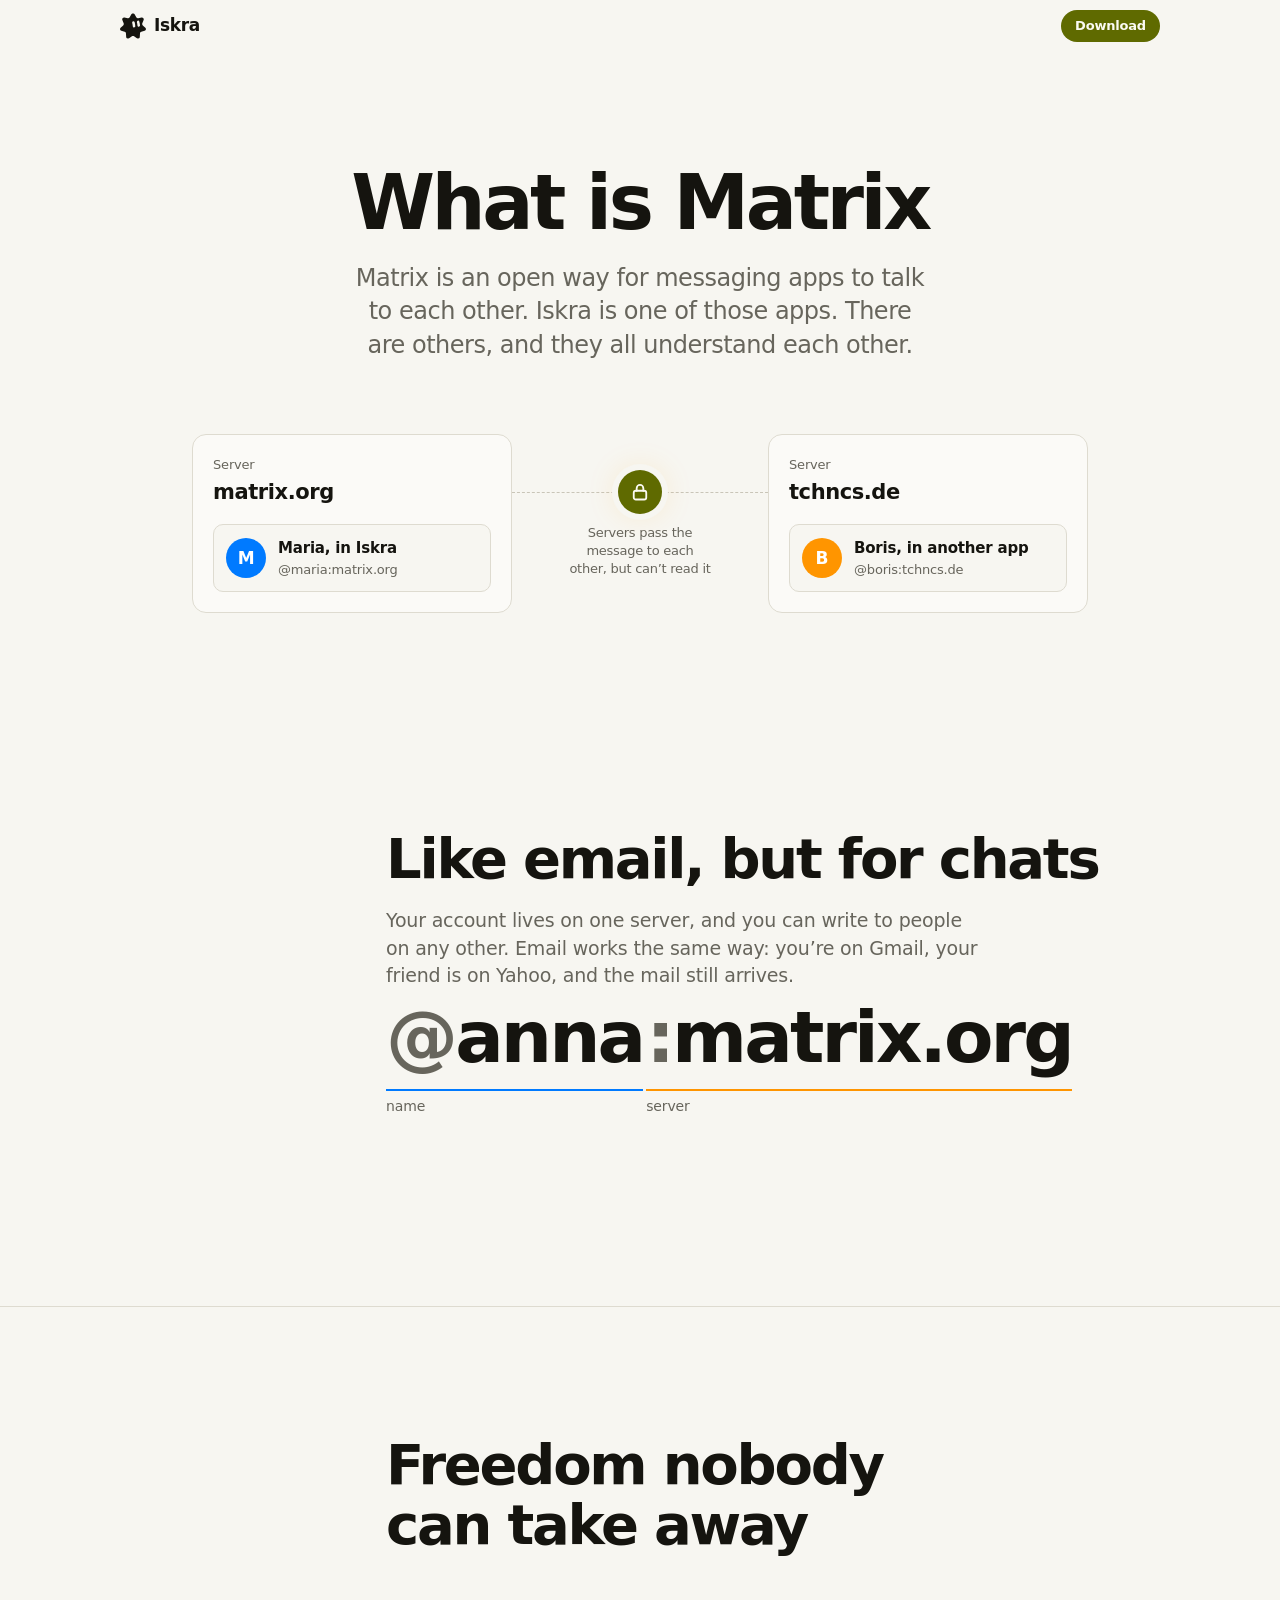
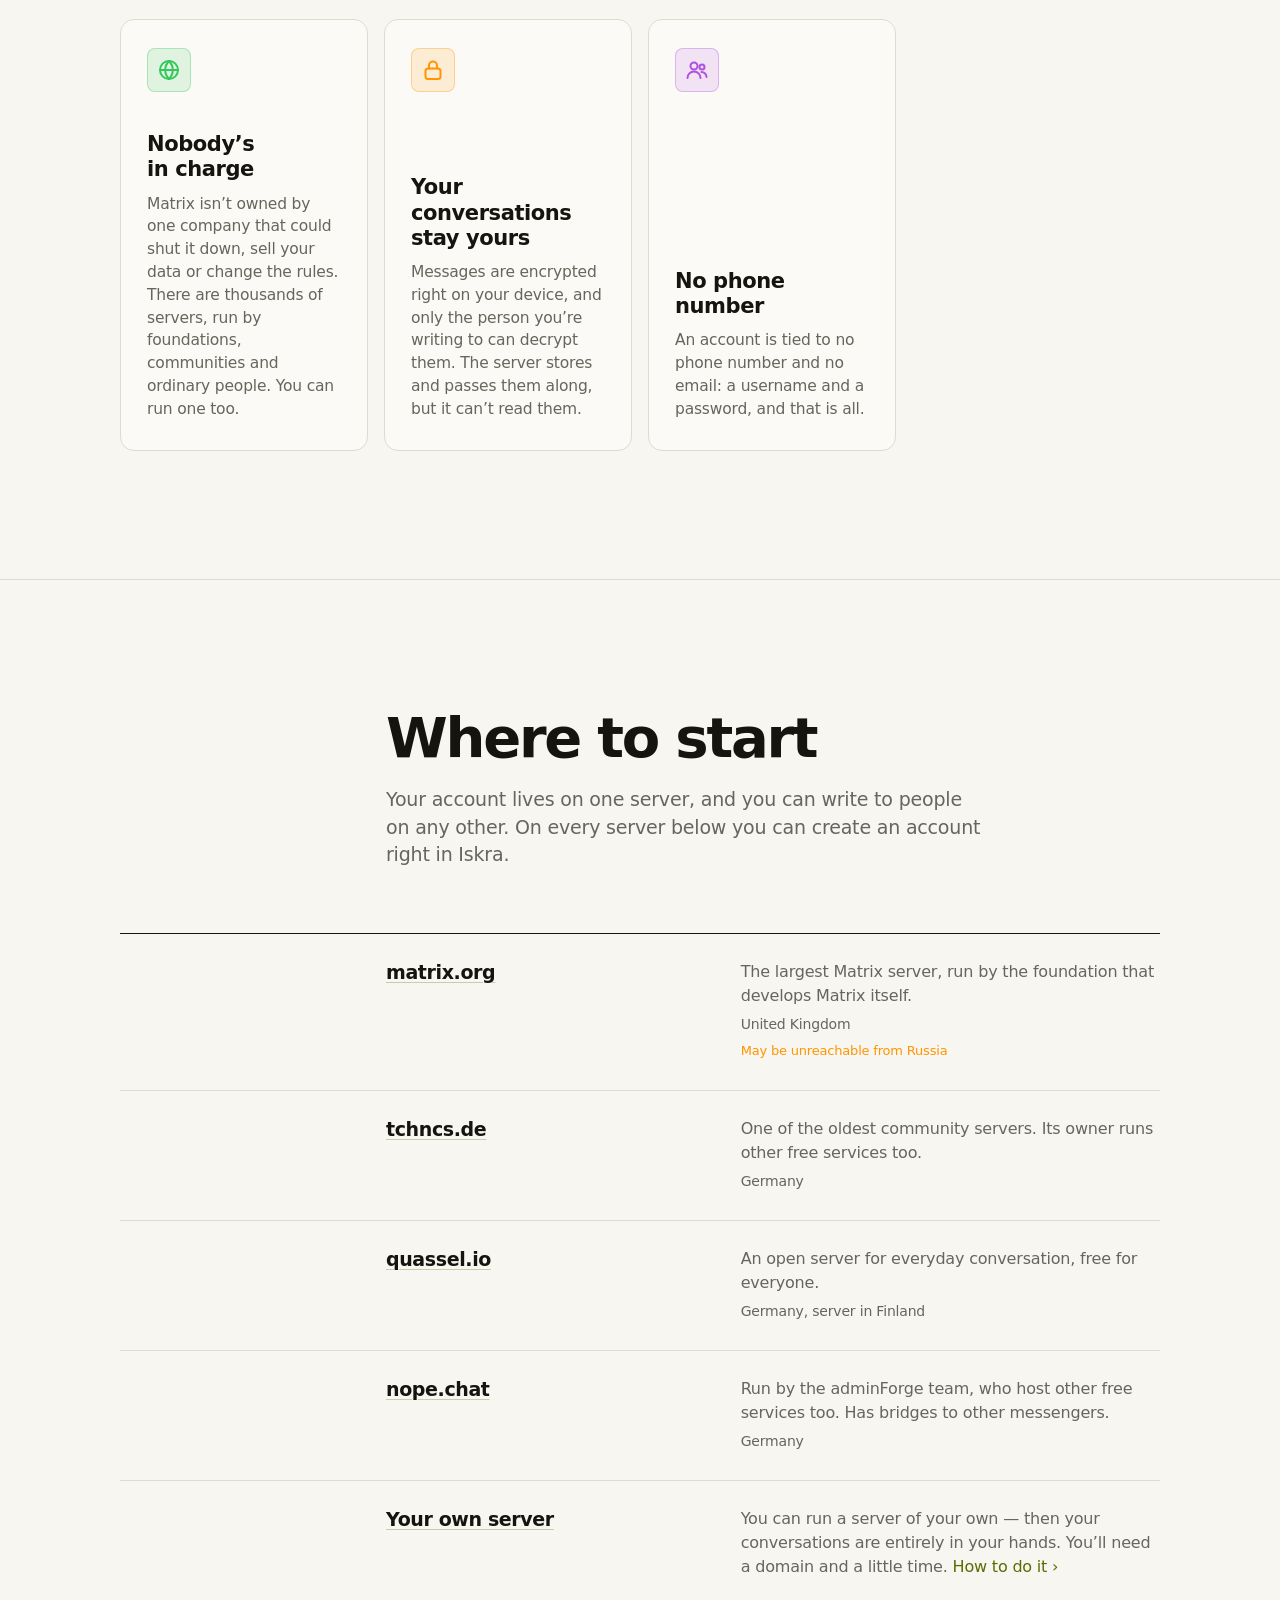
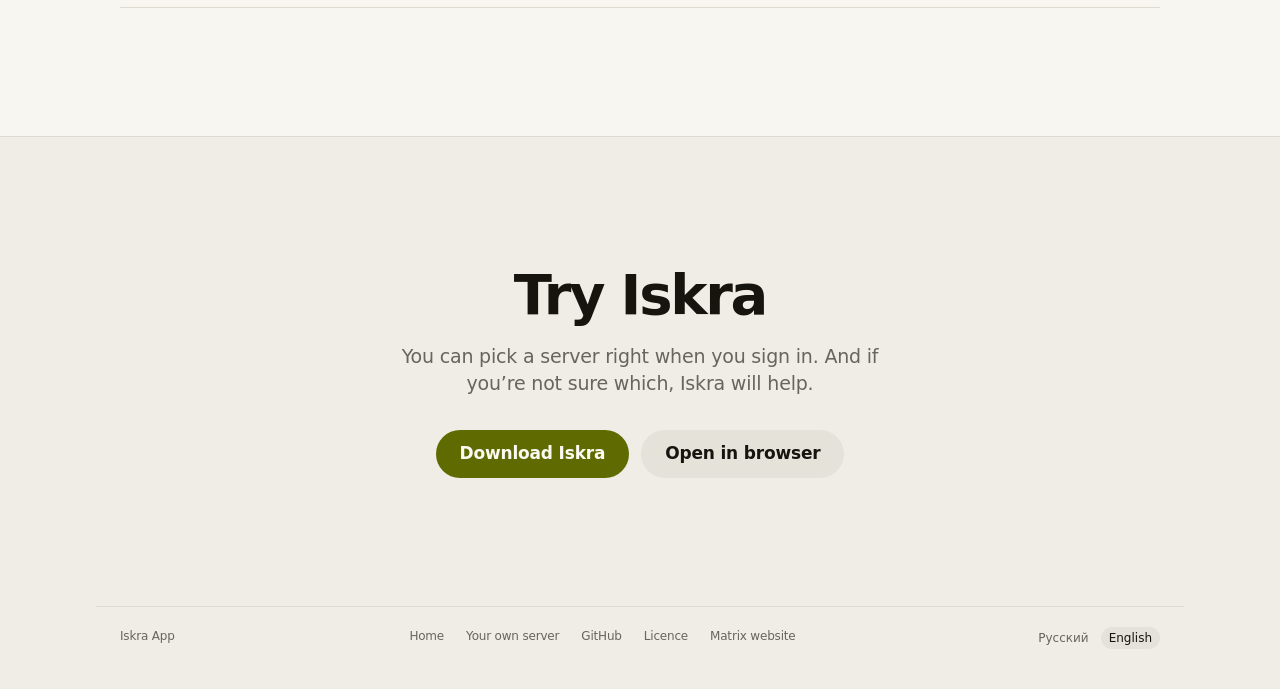
==== matrix.html @ c96bb999 "Первый экран о Matrix: Мария (@maria:matrix.org) вместо Анны Co-Authored-By: Claude Opus 5.5 <norepl" ====
<!doctype html>
<html lang="ru">
<head>
  <meta charset="utf-8">
  <meta name="viewport" content="width=device-width, initial-scale=1, viewport-fit=cover">
  <title>Что такое Matrix — Iskra</title>
  <meta name="description" content="Matrix — открытый способ, которым приложения для переписки общаются между собой. Как почта, только для чатов: никто не главный, а переписка остаётся вашей.">
  <meta name="color-scheme" content="light dark">
  <meta name="theme-color" content="#f7f6f1" media="(prefers-color-scheme: light)">
  <meta name="theme-color" content="#0a0a08" media="(prefers-color-scheme: dark)">
  <link rel="canonical" href="https://iskra.wtf/matrix.html">
  <meta property="og:type" content="website">
  <meta property="og:site_name" content="Iskra">
  <meta property="og:title" content="Что такое Matrix — Iskra">
  <meta property="og:description" content="Matrix — открытый способ, которым приложения для переписки общаются между собой. Как почта, только для чатов.">
  <meta property="og:url" content="https://iskra.wtf/matrix.html">
  <meta property="og:locale" content="ru_RU">
  <meta property="og:locale:alternate" content="en_US">
  <meta property="og:image" content="https://iskra.wtf/assets/og.png">
  <meta property="og:image:type" content="image/png">
  <meta property="og:image:width" content="1200">
  <meta property="og:image:height" content="630">
  <meta property="og:image:alt" content="Иконка Iskra и надпись: Iskra, мессенджер на Matrix для iPhone, iPad и Mac">
  <meta name="twitter:card" content="summary_large_image">
  <meta name="twitter:title" content="Что такое Matrix — Iskra">
  <meta name="twitter:description" content="Matrix — открытый способ, которым приложения для переписки общаются между собой. Как почта, только для чатов.">
  <meta name="twitter:image" content="https://iskra.wtf/assets/og.png">
  <link rel="icon" href="assets/favicon.svg" type="image/svg+xml">
  <link rel="icon" href="icon.png" type="image/png">
  <link rel="apple-touch-icon" href="icon.png">
  <link rel="preload" as="font" type="font/woff2" href="assets/fonts/inter-cyrillic-normal.woff2" crossorigin>
  <link rel="stylesheet" href="assets/fonts/inter.css">
  <link rel="stylesheet" href="assets/site.css">
</head>
<body>
  <header class="nav" id="nav">
    <div class="wrap">
      <a class="brand" href="./"><svg viewBox="0 0 747 731" aria-hidden="true"><use href="assets/sprite.svg#spark"/></svg>Iskra</a>
      <a class="button button--primary button--small" href="./#download" data-i18n="nav.download">Скачать</a>
    </div>
  </header>

  <main>
    <section class="page-hero">
      <div class="wrap">
        <h1 data-i18n="hero.title">Что такое Matrix</h1>
        <p data-i18n="hero.intro">Matrix — открытый способ, которым приложения для переписки общаются между собой. Iskra — одно из&nbsp;таких приложений. Есть и&nbsp;другие, и&nbsp;все они друг друга понимают.</p>

        <div class="flow" data-nav-solid role="img" aria-label="Мария с сервера matrix.org пишет Борису с сервера tchncs.de. Сообщение зашифровано." data-i18n-aria="flow.aria">
          <div class="server">
            <div class="server__label" data-i18n="flow.server">Сервер</div>
            <div class="server__name">matrix.org</div>
            <div class="person">
              <span class="avatar" style="--c:var(--blue)" data-i18n="flow.maria.initial">М</span>
              <div><b data-i18n="flow.maria">Мария, в&nbsp;Iskra</b><span><code>@maria:matrix.org</code></span></div>
            </div>
          </div>
          <div class="connector">
            <span class="lock"><svg class="icon"><use href="assets/sprite.svg#i-lock"/></svg></span>
            <p data-i18n="flow.caption">Серверы передают сообщение друг другу, но&nbsp;прочитать его не могут</p>
          </div>
          <div class="server">
            <div class="server__label" data-i18n="flow.server">Сервер</div>
            <div class="server__name">tchncs.de</div>
            <div class="person">
              <span class="avatar" style="--c:var(--orange)" data-i18n="flow.boris.initial">Б</span>
              <div><b data-i18n="flow.boris">Борис, в&nbsp;другом приложении</b><span><code>@boris:tchncs.de</code></span></div>
            </div>
          </div>
        </div>
      </div>
    </section>

    <section class="section" id="email">
      <div class="wrap">
        <div class="head">
          <h2 data-i18n="email.title">Как почта, только для чатов</h2>
          <p data-i18n="email.body">Аккаунт живёт на&nbsp;одном сервере, а&nbsp;писать можно людям с&nbsp;любого другого. С&nbsp;почтой так же: у&nbsp;вас Gmail, у&nbsp;друга Яндекс, а&nbsp;письма всё равно доходят.</p>
          <div class="address-wrap">
            <div class="address" aria-label="@anna:matrix.org">
              <span class="address__part" style="--c:var(--blue)"><span><span class="at">@</span>anna</span><small data-i18n="email.name">имя</small></span>
              <span class="address__part" style="--c:var(--orange)"><span><span class="at">:</span>matrix.org</span><small data-i18n="email.server">сервер</small></span>
            </div>
          </div>
        </div>
      </div>
    </section>

    <section class="section">
      <div class="wrap">
        <div class="head">
          <h2 data-i18n="why.title">Свобода, которую не отнять</h2>
        </div>
        <div class="cards">
          <article class="card">
            <span class="tile" style="--c:var(--green)"><svg class="icon"><use href="assets/sprite.svg#i-globe"/></svg></span>
            <h3 data-i18n="nobody.title">Здесь никто не главный</h3>
            <p data-i18n="nobody.body">Matrix не принадлежит одной компании, которая может закрыть сервис, продать ваши данные или поменять правила. Серверов тысячи, и&nbsp;держат их фонды, сообщества и&nbsp;обычные люди. Можно поднять и&nbsp;свой.</p>
          </article>
          <article class="card">
            <span class="tile" style="--c:var(--orange)"><svg class="icon"><use href="assets/sprite.svg#i-lock"/></svg></span>
            <h3 data-i18n="private.title">Переписка остаётся вашей</h3>
            <p data-i18n="private.body">Сообщения шифруются прямо на&nbsp;вашем устройстве, а&nbsp;расшифровать их может только собеседник. Сервер их хранит и&nbsp;пересылает, но&nbsp;прочитать не может.</p>
          </article>
          <article class="card">
            <span class="tile" style="--c:var(--violet)"><svg class="icon"><use href="assets/sprite.svg#i-users"/></svg></span>
            <h3 data-i18n="anon.title">Без номера телефона</h3>
            <p data-i18n="anon.body">Аккаунт не привязан ни&nbsp;к&nbsp;телефону, ни&nbsp;к&nbsp;почте: только имя пользователя и&nbsp;пароль.</p>
          </article>
        </div>
      </div>
    </section>

    <section class="section servers" id="servers">
      <div class="wrap">
        <div class="head">
          <h2 data-i18n="servers.title">С&nbsp;какого сервера начать</h2>
          <p data-i18n="servers.intro">Аккаунт живёт на&nbsp;одном сервере, а&nbsp;писать можно людям с&nbsp;любого другого. На&nbsp;всех серверах ниже аккаунт можно создать прямо в&nbsp;Iskra.</p>
        </div>
        <ul class="rules">
          <li>
            <h3><a href="https://matrix.org">matrix.org</a></h3>
            <p><span data-i18n="servers.matrixOrg">Самый большой сервер Matrix. Его держит фонд, который развивает сам Matrix.</span>
              <span class="server-where" data-i18n="servers.matrixOrgWhere">Великобритания</span>
              <span class="server-warn" data-i18n="servers.matrixOrgBlocked">Из&nbsp;России может быть недоступен</span></p>
          </li>
          <li>
            <h3><a href="https://tchncs.de">tchncs.de</a></h3>
            <p><span data-i18n="servers.tchncs">Один из&nbsp;старейших общественных серверов. Владелец держит и&nbsp;другие свободные сервисы.</span>
              <span class="server-where" data-i18n="servers.tchncsWhere">Германия</span></p>
          </li>
          <li>
            <h3><a href="https://quassel.io">quassel.io</a></h3>
            <p><span data-i18n="servers.quassel">Открытый сервер для повседневного общения, бесплатный для всех.</span>
              <span class="server-where" data-i18n="servers.quasselWhere">Германия, сервер в&nbsp;Финляндии</span></p>
          </li>
          <li>
            <h3><a href="https://nope.chat">nope.chat</a></h3>
            <p><span data-i18n="servers.nopeChat">Сервер команды adminForge, которая держит и&nbsp;другие свободные сервисы. Есть мосты в&nbsp;другие мессенджеры.</span>
              <span class="server-where" data-i18n="servers.nopeChatWhere">Германия</span></p>
          </li>
          <li>
            <h3><a href="server.html" data-i18n="servers.ownTitle">Свой сервер</a></h3>
            <p><span data-i18n="servers.ownAbout">Можно поднять собственный сервер — тогда переписка будет полностью в&nbsp;ваших руках. Понадобятся свой домен и&nbsp;немного времени.</span> <a class="more" href="server.html" data-i18n="servers.ownHow">Как это сделать</a></p>
          </li>
        </ul>
      </div>
    </section>

    <section class="section download cta">
      <div class="wrap">
        <h2 data-i18n="cta.title">Попробуйте Iskra</h2>
        <p data-i18n="cta.p">Сервер можно выбрать прямо при входе. А&nbsp;если не знаете какой, Iskra подскажет.</p>
        <div class="hero__cta">
          <a class="button button--primary" href="./#download" data-i18n="cta.download">Скачать Iskra</a>
          <a class="button button--plain" href="https://web.iskra.wtf" data-i18n="cta.web">Открыть в&nbsp;браузере</a>
        </div>
      </div>
    </section>
  </main>

  <footer>
    <div class="wrap">
      <p>Iskra App</p>
      <nav aria-label="Ссылки" data-i18n-aria="footer.links">
        <a href="./" data-i18n="footer.home">Главная</a>
        <a href="server.html" data-i18n="footer.server">Свой сервер</a>
        <a href="https://github.com/iskra-app">GitHub</a>
        <a href="https://github.com/iskra-app/iskra/blob/main/LICENSE" data-i18n="footer.license">Лицензия</a>
        <a href="https://matrix.org" data-i18n="footer.matrixOrg">Сайт Matrix</a>
      </nav>
      <div class="lang" role="group" aria-label="Язык / Language">
        <button type="button" data-lang="ru" lang="ru">Русский</button>
        <button type="button" data-lang="en" lang="en">English</button>
      </div>
    </div>
  </footer>

  <script src="assets/site.js"></script>
  <script>
    // Тексты — с экрана «Что такое Matrix» и «Выбор сервера» в приложении (Localizable.strings).
    Site.init({
      en: {
        'meta.title': 'What is Matrix — Iskra',
        'meta.description': 'Matrix is an open way for messaging apps to talk to each other. Like email, but for chats: nobody’s in charge, and your conversations stay yours.',
        'nav.download': 'Download',
        'hero.title': 'What is Matrix',
        'hero.intro': 'Matrix is an open way for messaging apps to talk to each other. Iskra is one of those apps. There are others, and they all understand each other.',
        'flow.aria': 'Maria on matrix.org writes to Boris on tchncs.de. The message is encrypted.',
        'flow.server': 'Server',
        'flow.maria.initial': 'M',
        'flow.maria': 'Maria, in Iskra',
        'flow.boris.initial': 'B',
        'flow.boris': 'Boris, in another app',
        'flow.caption': 'Servers pass the message to each other, but can’t read it',
        'email.title': 'Like email, but for chats',
        'email.body': 'Your account lives on one server, and you can write to people on any other. Email works the same way: you’re on Gmail, your friend is on Yahoo, and the mail still arrives.',
        'email.name': 'name',
        'email.server': 'server',
        'why.title': 'Freedom nobody can take away',
        'nobody.title': 'Nobody’s in charge',
        'nobody.body': 'Matrix isn’t owned by one company that could shut it down, sell your data or change the rules. There are thousands of servers, run by foundations, communities and ordinary people. You can run one too.',
        'private.title': 'Your conversations stay yours',
        'private.body': 'Messages are encrypted right on your device, and only the person you’re writing to can decrypt them. The server stores and passes them along, but it can’t read them.',
        'anon.title': 'No phone number',
        'anon.body': 'An account is tied to no phone number and no email: a username and a password, and that is all.',
        'servers.title': 'Where to start',
        'servers.intro': 'Your account lives on one server, and you can write to people on any other. On every server below you can create an account right in Iskra.',
        'servers.matrixOrg': 'The largest Matrix server, run by the foundation that develops Matrix itself.',
        'servers.matrixOrgWhere': 'United Kingdom',
        'servers.matrixOrgBlocked': 'May be unreachable from Russia',
        'servers.tchncs': 'One of the oldest community servers. Its owner runs other free services too.',
        'servers.tchncsWhere': 'Germany',
        'servers.quassel': 'An open server for everyday conversation, free for everyone.',
        'servers.quasselWhere': 'Germany, server in Finland',
        'servers.nopeChat': 'Run by the adminForge team, who host other free services too. Has bridges to other messengers.',
        'servers.nopeChatWhere': 'Germany',
        'servers.ownTitle': 'Your own server',
        'servers.ownAbout': 'You can run a server of your own — then your conversations are entirely in your hands. You’ll need a domain and a little time.',
        'servers.ownHow': 'How to do it',
        'cta.title': 'Try Iskra',
        'cta.p': 'You can pick a server right when you sign in. And if you’re not sure which, Iskra will help.',
        'cta.download': 'Download Iskra',
        'cta.web': 'Open in browser',
        'footer.links': 'Links',
        'footer.home': 'Home',
        'footer.server': 'Your own server',
        'footer.license': 'Licence',
        'footer.matrixOrg': 'Matrix website',
      },
    });
  </script>
</body>
</html>
---- assets/fonts/inter.css ----
/* Inter (The Inter Project Authors, SIL OFL 1.1 — OFL.txt рядом). Те же файлы, что в iskra-web: ни одного запроса к Google. */

/* cyrillic-ext */
@font-face {
  font-family: 'Inter';
  font-style: normal;
  font-weight: 100 900;
  font-display: swap;
  src: url('./inter-cyrillic-ext-normal.woff2') format('woff2');
  unicode-range: U+0460-052F, U+1C80-1C8A, U+20B4, U+2DE0-2DFF, U+A640-A69F, U+FE2E-FE2F;
}

/* cyrillic */
@font-face {
  font-family: 'Inter';
  font-style: normal;
  font-weight: 100 900;
  font-display: swap;
  src: url('./inter-cyrillic-normal.woff2') format('woff2');
  unicode-range: U+0301, U+0400-045F, U+0490-0491, U+04B0-04B1, U+2116;
}

/* latin-ext */
@font-face {
  font-family: 'Inter';
  font-style: normal;
  font-weight: 100 900;
  font-display: swap;
  src: url('./inter-latin-ext-normal.woff2') format('woff2');
  unicode-range: U+0100-02BA, U+02BD-02C5, U+02C7-02CC, U+02CE-02D7, U+02DD-02FF, U+0304, U+0308, U+0329, U+1D00-1DBF, U+1E00-1E9F, U+1EF2-1EFF, U+2020, U+20A0-20AB, U+20AD-20C0, U+2113, U+2C60-2C7F, U+A720-A7FF;
}

/* latin */
@font-face {
  font-family: 'Inter';
  font-style: normal;
  font-weight: 100 900;
  font-display: swap;
  src: url('./inter-latin-normal.woff2') format('woff2');
  unicode-range: U+0000-00FF, U+0131, U+0152-0153, U+02BB-02BC, U+02C6, U+02DA, U+02DC, U+0304, U+0308, U+0329, U+2000-206F, U+20AC, U+2122, U+2191, U+2193, U+2212, U+2215, U+FEFF, U+FFFD;
}
---- assets/site.css ----
/* Свой облик: тёмная основа, тонкие линии вместо заливок и одна «искра» — жёлтый из иконки.
   Шрифты, кегли и сетка — прежние. Семь цветов AccentTheme остаются для плашек и аватаров. */
:root {
  color-scheme: light;
  --color-background: #f7f6f1;
  --color-surface: #efede5;
  --color-raised: #fbfaf7;
  --color-text: #15140f;
  --color-text-secondary: #67655c;
  --color-text-tertiary: #b3b0a4;
  --color-separator: #dedbd0;
  --color-line-strong: #c9c5b8;
  --color-glass: #f7f6f1;
  --color-fill: rgb(21 20 15 / 0.05);
  --color-fill-hover: rgb(21 20 15 / 0.09);

  /* Искра: олива и жёлтый из иконки, янтарь — для статуса и предупреждений */
  --ember: #ff9f0a;
  --accent: #5f6a00;
  --accent-line: rgb(95 106 0 / 0.3);
  --on-accent: #fbfaf2;
  --glow: rgb(255 159 10 / 0.18);

  /* AccentTheme: семь цветов, светлый вариант */
  --red: #ff3b30;
  --orange: #ff9500;
  --yellow: #ffcc00;
  --green: #34c759;
  --cyan: #32ade6;
  --blue: #007aff;
  --violet: #af52de;

  --radius-bubble: 0.875rem; /* 14 */
  --radius-card: 0.625rem;   /* 10 */
  --radius-control: 0.5rem;  /* 8 */
  --radius-circle: 9999px;

  --font-body: 'Inter', system-ui, -apple-system, 'Segoe UI', Roboto, 'Helvetica Neue', Arial, sans-serif, 'Apple Color Emoji', 'Segoe UI Emoji';
  --ease-out: cubic-bezier(0.2, 0, 0, 1);
  --nav-height: 3.25rem;
}
@media (prefers-color-scheme: dark) {
  :root {
    color-scheme: dark;
    --color-background: #0a0a08;
    --color-surface: #121210;
    --color-raised: #161613;
    --color-text: #ecebe4;
    --color-text-secondary: #9a988e;
    --color-text-tertiary: #4a4943;
    --color-separator: #24231f;
    --color-line-strong: #3a3933;
    --color-glass: #0a0a08;
    --color-fill: rgb(236 235 228 / 0.06);
    --color-fill-hover: rgb(236 235 228 / 0.11);

    --accent: #f1ec4c;
    --accent-line: rgb(241 236 76 / 0.3);
    --on-accent: #0a0a08;
    --glow: rgb(252 249 30 / 0.12);

    --red: #ff453a;
    --orange: #ff9f0a;
    --yellow: #ffd60a;
    --green: #30d158;
    --cyan: #64d2ff;
    --blue: #0a84ff;
    --violet: #bf5af2;
  }
}

*, *::before, *::after { box-sizing: border-box; }
html { scroll-behavior: smooth; -webkit-text-size-adjust: 100%; scroll-padding-top: var(--nav-height); }
@media (prefers-reduced-motion: reduce) { html { scroll-behavior: auto; } }
body {
  margin: 0;
  background: var(--color-background);
  color: var(--color-text);
  font-family: var(--font-body);
  font-size: 1.0625rem;
  line-height: 1.5;
  letter-spacing: -0.011em;
  -webkit-font-smoothing: antialiased;
  -webkit-tap-highlight-color: transparent;
}
::selection { background: var(--accent); color: var(--on-accent); }
a {
  color: var(--accent);
  text-decoration: underline; text-decoration-color: var(--accent-line);
  text-decoration-thickness: 1px; text-underline-offset: 3px;
  transition: text-decoration-color 200ms var(--ease-out);
}
a:hover { text-decoration-color: currentColor; }
img, svg { display: block; }
h1, h2, h3, p, ul { margin: 0; }
:focus { outline: none; }
:focus-visible { outline: 2px solid var(--accent); outline-offset: 2px; border-radius: 6px; }
.wrap { max-width: 68rem; margin: 0 auto; padding: 0 1.5rem; }
.icon { width: 24px; height: 24px; fill: none; stroke: currentColor; stroke-width: 1.7; stroke-linecap: round; stroke-linejoin: round; flex: none; }

/* ── Кнопки — как PrimaryButton / PlainButton в iskra-web ── */
.button {
  display: inline-flex; align-items: center; justify-content: center; gap: 0.5rem;
  min-height: 3rem; padding: 0 1.5rem;
  border-radius: var(--radius-circle);
  font-weight: 600; font-size: 1.0625rem; white-space: nowrap;
  text-decoration: none;
  transition: background-color 200ms var(--ease-out), filter 200ms var(--ease-out), transform 120ms var(--ease-out);
}
.button:active { transform: scale(0.97); }
.button--primary { background: var(--accent); color: var(--on-accent); }
.button--primary:hover { filter: brightness(1.08); }
.button--plain { background: var(--color-fill); color: var(--color-text); }
.button--plain:hover { background: var(--color-fill-hover); }
.button--small { min-height: 2rem; padding: 0 0.875rem; font-size: 0.8125rem; }
.button svg.logo { width: 1.05em; height: 1.05em; fill: currentColor; margin-top: -0.12em; }
.button .icon { width: 1.2em; height: 1.2em; }
.more { text-decoration: none; }
.more:hover { text-decoration: underline; text-decoration-color: currentColor; }
.more::after { content: " ›"; }

/* ── Навигация: без стекла — ровный фон и линия снизу ── */
.nav {
  position: sticky; top: 0; z-index: 20;
  background: transparent;
  border-bottom: 1px solid transparent;
  transition: background-color 300ms var(--ease-out), border-color 300ms var(--ease-out);
}
.nav.is-solid { background: var(--color-glass); border-bottom-color: var(--color-separator); }
.nav .wrap { display: flex; align-items: center; gap: 2rem; height: calc(var(--nav-height) - 1px); }
.brand { display: flex; align-items: center; gap: 0.5rem; color: var(--color-text); font-weight: 600; letter-spacing: -0.02em; text-decoration: none; }
.brand svg { width: 1.625rem; height: 1.625rem; fill: currentColor; transition: color 300ms var(--ease-out), filter 300ms var(--ease-out); }
.brand:hover svg { color: var(--accent); filter: drop-shadow(0 0 0.5rem var(--glow)); }
.nav .button { margin-left: auto; }

/* ── Первый экран: тёплое свечение за иконкой ── */
.hero {
  position: relative; isolation: isolate;
  min-height: calc(100vh - var(--nav-height));
  min-height: calc(100svh - var(--nav-height));
  display: flex; flex-direction: column; align-items: center; justify-content: center;
  text-align: center;
  padding: 1.75rem 1.5rem;
}
.appicon {
  position: relative;
  width: min(15rem, 27vh, 56vw); aspect-ratio: 1;
  margin: 0 auto;
}
.appicon::before {
  content: ""; position: absolute; inset: -35%; z-index: -1;
  background: radial-gradient(closest-side, var(--glow), transparent);
}
.appicon img {
  position: absolute; inset: 0; width: 100%; height: 100%;
  opacity: 0;
  transform: scale(0.96);
  transition: opacity 900ms var(--ease-out), transform 900ms var(--ease-out);
  filter: drop-shadow(0 1rem 2rem rgb(0 0 0 / 0.22));
}
.appicon img.is-on { opacity: 1; transform: none; }
@media (prefers-reduced-motion: reduce) { .appicon img { transition: none; transform: none; } }
.hero h1 {
  margin-top: clamp(1rem, 3.5vh, 2.25rem);
  font-size: clamp(3rem, min(8vw, 9vh), 5.5rem);
  font-weight: 700; letter-spacing: -0.045em; line-height: 1;
}
.hero__sub {
  margin-top: 1rem; max-width: 30rem;
  font-size: clamp(1.3125rem, 2.4vw, 1.75rem); line-height: 1.25; font-weight: 600; letter-spacing: -0.025em;
  text-wrap: balance;
}
.hero__body { margin-top: 0.875rem; max-width: 30rem; color: var(--color-text-secondary); text-wrap: balance; }
.hero__cta { display: flex; flex-wrap: wrap; justify-content: center; gap: 0.75rem; margin-top: clamp(1.25rem, 3.5vh, 2rem); }

/* ── Разделы: швейцарская сетка в 12 колонок ── */
.section { padding: clamp(5rem, 11vw, 8rem) 0; }
/* Линия под первым экраном — у второго раздела, чтобы она начиналась сразу за краем окна. */
.hero + .section, .section + .section { border-top: 1px solid var(--color-separator); }
.head { display: grid; grid-template-columns: repeat(12, 1fr); gap: 0 1.5rem; margin-bottom: clamp(2.5rem, 6vw, 4rem); }
.head h2 { grid-column: 4 / 13; font-size: clamp(2.125rem, 5vw, 3.5rem); line-height: 1.07; font-weight: 700; letter-spacing: -0.04em; text-wrap: balance; }
.head p { grid-column: 4 / 11; margin-top: 1.125rem; color: var(--color-text-secondary); font-size: 1.1875rem; line-height: 1.45; }
@media (max-width: 760px) { .head { display: block; } }

/* ── Возможности: контурные карточки, плашка — цвет на тонированном фоне ── */
.cards { display: grid; grid-template-columns: repeat(auto-fill, minmax(15rem, 1fr)); gap: 1rem; }
.card {
  background: var(--color-raised);
  border: 1px solid var(--color-separator);
  border-radius: var(--radius-bubble);
  padding: 1.75rem 1.625rem 1.875rem;
  min-height: 17.5rem;
  display: flex; flex-direction: column;
  transition: border-color 300ms var(--ease-out);
}
.card:hover { border-color: var(--color-line-strong); }
.tile {
  width: 2.75rem; height: 2.75rem; border-radius: var(--radius-control);
  background: color-mix(in srgb, var(--c) 14%, transparent);
  box-shadow: inset 0 0 0 1px color-mix(in srgb, var(--c) 32%, transparent);
  color: var(--c);
  display: grid; place-items: center;
}
.tile .icon { stroke-width: 2; }
.card h3 { margin-top: auto; padding-top: 2.5rem; font-size: 1.3125rem; line-height: 1.2; font-weight: 600; letter-spacing: -0.02em; text-wrap: balance; }
.card p { margin-top: 0.625rem; font-size: 0.96875rem; line-height: 1.47; color: var(--color-text-secondary); }
.swatches { display: flex; gap: 0.375rem; }
.swatches i { width: 1.375rem; height: 1.375rem; border-radius: 50%; background: var(--c); box-shadow: inset 0 0 0 1px var(--color-separator); }

/* ── Приватность ── */
.rules { list-style: none; padding: 0; border-top: 1px solid var(--color-text); }
.rules li { display: grid; grid-template-columns: repeat(12, 1fr); gap: 0.375rem 1.5rem; padding: 1.625rem 0 1.75rem; border-bottom: 1px solid var(--color-separator); }
.rules h3 { grid-column: 4 / 8; font-size: 1.1875rem; font-weight: 600; letter-spacing: -0.02em; line-height: 1.3; }
.rules p { grid-column: 8 / 13; color: var(--color-text-secondary); font-size: 1rem; }
@media (max-width: 760px) {
  .rules li { grid-template-columns: 1fr; }
  .rules h3, .rules p { grid-column: 1; }
}

/* ── Открытый код ── */
.oss { display: grid; grid-template-columns: repeat(12, 1fr); gap: 0 1.5rem; }
.oss__text { grid-column: 4 / 11; }
.oss h2 { font-size: clamp(2.125rem, 5vw, 3.5rem); line-height: 1.07; font-weight: 700; letter-spacing: -0.04em; text-wrap: balance; }
.oss p { margin-top: 1.125rem; color: var(--color-text-secondary); font-size: 1.1875rem; line-height: 1.45; }
.oss__links { display: flex; flex-wrap: wrap; gap: 0.75rem; margin-top: 2rem; }
@media (max-width: 760px) { .oss { display: block; } }

/* ── Скачать ── */
.download { background: var(--color-surface); }
.download .head { display: block; text-align: center; }
.download .head p { margin: 1.125rem auto 0; max-width: 32rem; }
.platforms { display: grid; grid-template-columns: repeat(4, 1fr); gap: 1rem; }
@media (max-width: 900px) { .platforms { grid-template-columns: repeat(2, 1fr); } }
@media (max-width: 480px) { .platforms { grid-template-columns: 1fr; } }
.platform {
  position: relative;
  background: var(--color-background);
  border: 1px solid var(--color-separator);
  border-radius: var(--radius-bubble);
  padding: 2.25rem 1.5rem 1.75rem;
  display: flex; flex-direction: column; align-items: center; text-align: center;
}
.platform.is-mine { border-color: var(--color-text-secondary); }
.platform__mine { position: absolute; top: 0.875rem; left: 0; right: 0; font-size: 0.75rem; font-weight: 600; color: var(--accent); }
.platform > .icon { width: 2.75rem; height: 2.75rem; stroke-width: 1.3; margin: 0.5rem 0 1.125rem; }
.platform h3 { font-size: 1.3125rem; font-weight: 600; letter-spacing: -0.02em; }
.platform .req { margin-top: 0.25rem; font-size: 0.875rem; color: var(--color-text-secondary); }
.platform .act { margin-top: auto; padding-top: 1.5rem; font-size: 0.9375rem; }
.platform .soon { color: var(--color-text-secondary); }

/* ── Подвал ── */
footer { background: var(--color-surface); color: var(--color-text-secondary); font-size: 0.75rem; }
footer .wrap { border-top: 1px solid var(--color-separator); padding-top: 1.25rem; padding-bottom: 2.5rem; display: flex; flex-wrap: wrap; justify-content: space-between; gap: 0.75rem 2rem; }
footer a { color: var(--color-text-secondary); text-decoration: none; }
footer a:hover { color: var(--color-text); }
footer nav { display: flex; flex-wrap: wrap; gap: 0.375rem 1.375rem; }
.lang { display: flex; gap: 0.25rem; }
.lang button {
  border: 0; background: none; cursor: pointer; font: inherit; color: var(--color-text-secondary);
  padding: 0.125rem 0.5rem; border-radius: var(--radius-circle);
}
.lang button:hover { color: var(--color-text); }
.lang button[aria-pressed="true"] { background: var(--color-fill); color: var(--color-text); }

/* ══ Страница «Что такое Matrix» ══ */
.page-hero { text-align: center; padding: clamp(4rem, 10vw, 7rem) 0 clamp(3.5rem, 8vw, 5.5rem); }
.page-hero h1 { font-size: clamp(2.75rem, 7vw, 4.75rem); font-weight: 700; letter-spacing: -0.045em; line-height: 1.02; }
.page-hero p { margin: 1.25rem auto 0; max-width: 36rem; font-size: clamp(1.1875rem, 2.2vw, 1.5rem); line-height: 1.4; letter-spacing: -0.02em; color: var(--color-text-secondary); text-wrap: balance; }

/* Схема: два сервера и сообщение между ними */
.flow {
  display: grid; grid-template-columns: 1fr minmax(9rem, 0.8fr) 1fr; align-items: center;
  max-width: 56rem; margin: clamp(3rem, 7vw, 4.5rem) auto 0; text-align: left;
}
.server { background: var(--color-raised); border: 1px solid var(--color-separator); border-radius: var(--radius-bubble); padding: 1.25rem; }
.server__label { font-size: 0.8125rem; color: var(--color-text-secondary); }
.server__name { font-size: 1.3125rem; font-weight: 700; letter-spacing: -0.02em; margin-top: 0.125rem; }
.person {
  display: flex; align-items: center; gap: 0.75rem;
  margin-top: 1rem; padding: 0.75rem; border-radius: var(--radius-card);
  background: var(--color-background);
  border: 1px solid var(--color-separator);
}
.avatar { width: 2.5rem; height: 2.5rem; border-radius: 50%; display: grid; place-items: center; flex: none; background: var(--c); color: #fff; font-weight: 600; }
.person div > b { display: block; font-weight: 600; font-size: 0.9375rem; }
.person div > span { display: block; font-size: 0.8125rem; color: var(--color-text-secondary); }
.person code { font: inherit; }
.connector { position: relative; display: flex; flex-direction: column; align-items: center; text-align: center; padding: 0 0.75rem; }
.connector::before {
  content: ""; position: absolute; left: 0; right: 0; top: 1.375rem;
  border-top: 1px dashed var(--color-line-strong);
}
.connector .lock {
  position: relative; width: 2.75rem; height: 2.75rem; border-radius: 50%;
  background: var(--accent); color: var(--on-accent); display: grid; place-items: center;
  box-shadow: 0 0 0 6px var(--color-background), 0 0 2rem var(--glow);
}
.connector .lock .icon { width: 1.25rem; height: 1.25rem; stroke-width: 2.2; }
.connector p { margin-top: 0.625rem; font-size: 0.8125rem; line-height: 1.35; color: var(--color-text-secondary); max-width: 11rem; }
@media (max-width: 720px) {
  .flow { grid-template-columns: 1fr; max-width: 24rem; }
  .connector { padding: 1rem 0; }
  .connector::before { left: 50%; right: auto; top: 0; bottom: 0; border-top: 0; border-left: 1px dashed var(--color-line-strong); }
  .connector .lock { margin-top: 0.25rem; }
  .connector p { background: var(--color-background); padding: 0.25rem 0; }
}

/* Адрес по частям */
.address {
  display: flex; flex-wrap: wrap; justify-content: flex-start; gap: 0 0.04em;
  font-size: clamp(2rem, 7vw, 4.5rem); font-weight: 700; letter-spacing: -0.04em; line-height: 1.1;
  margin-top: 0.5rem;
}
.address__part { display: flex; flex-direction: column; }
.address__part small {
  margin-top: 0.75rem; padding-top: 0.5rem; border-top: 2px solid var(--c, var(--color-separator));
  font-size: 0.875rem; font-weight: 500; letter-spacing: -0.01em; color: var(--color-text-secondary);
}
.address__part .at { color: var(--color-text-secondary); }
.address-wrap { grid-column: 4 / 13; }
@media (max-width: 760px) { .address-wrap { margin-top: 2rem; } }

/* Список серверов */
.servers .rules h3 a { color: inherit; }
.server-where { display: block; margin-top: 0.375rem; font-size: 0.875rem; color: var(--color-text-secondary); }
.server-warn { display: inline-block; margin-top: 0.375rem; font-size: 0.8125rem; font-weight: 500; color: var(--orange); }

.cta { text-align: center; }
.cta h2 { font-size: clamp(2.125rem, 5vw, 3.5rem); line-height: 1.07; font-weight: 700; letter-spacing: -0.04em; }
.cta p { margin: 1.125rem auto 0; max-width: 32rem; color: var(--color-text-secondary); font-size: 1.1875rem; line-height: 1.45; }
.cta .hero__cta { margin-top: 2rem; }

/* ══ Страница «Свой сервер» ══ */
.badge {
  display: inline-block; vertical-align: 0.2em; margin-left: 0.5rem;
  padding: 0.125rem 0.5rem; border-radius: var(--radius-circle);
  background: var(--accent); color: var(--on-accent);
  font-size: 0.75rem; font-weight: 600; letter-spacing: 0;
}
.note {
  display: flex; gap: 0.875rem; align-items: flex-start;
  margin-top: 2rem; padding: 1.125rem 1.25rem;
  border-radius: 0 var(--radius-card) var(--radius-card) 0;
  border-left: 3px solid var(--ember);
  background: color-mix(in srgb, var(--ember) 9%, transparent);
  font-size: 0.96875rem; line-height: 1.5;
}
.note .icon { color: var(--ember); margin-top: 0.05rem; }
.note-wrap { grid-column: 4 / 13; }

.steps { list-style: none; padding: 0; margin: 0; counter-reset: step; border-top: 1px solid var(--color-text); }
.steps > li { display: grid; grid-template-columns: repeat(12, 1fr); gap: 0 1.5rem; padding: 2rem 0 2.25rem; border-bottom: 1px solid var(--color-separator); counter-increment: step; }
.steps > li::before {
  content: counter(step, decimal-leading-zero); grid-column: 1 / 4;
  font-size: clamp(2.5rem, 5vw, 3.5rem); font-weight: 700; letter-spacing: -0.04em; line-height: 1;
  color: transparent; -webkit-text-stroke: 1px var(--color-line-strong); font-feature-settings: "tnum";
}
.step { grid-column: 4 / 13; min-width: 0; }
.step h3 { font-size: 1.3125rem; font-weight: 600; letter-spacing: -0.02em; line-height: 1.3; }
.step > p { margin-top: 0.5rem; color: var(--color-text-secondary); }
.step ul { margin: 0.75rem 0 0; padding-left: 1.25rem; color: var(--color-text-secondary); }
.step ul li::marker { color: var(--accent); }
.step li + li { margin-top: 0.25rem; }
.step code, .rules code, .note code { font-family: ui-monospace, 'SF Mono', Menlo, Consolas, monospace; font-size: 0.9em; background: var(--color-fill); padding: 0.1em 0.35em; border-radius: 0.3em; }
@media (max-width: 760px) {
  .steps > li { display: block; }
  .steps > li::before { display: block; margin-bottom: 0.75rem; font-size: 2rem; }
}

.code {
  position: relative; margin-top: 1rem;
  background: var(--color-surface); border: 1px solid var(--color-separator); border-radius: var(--radius-control);
}
.code pre {
  margin: 0; padding: 1rem 3.5rem 1rem 1.125rem; overflow-x: auto;
  font-family: ui-monospace, 'SF Mono', Menlo, Consolas, monospace; font-size: 0.875rem; line-height: 1.55;
  letter-spacing: 0; color: var(--color-text);
}
.code pre code { background: none; padding: 0; border-radius: 0; font-size: inherit; }
.copy {
  position: absolute; top: 0.5rem; right: 0.5rem;
  min-height: 2rem; padding: 0 0.75rem; border: 0; border-radius: var(--radius-circle);
  background: var(--color-background); color: var(--color-text-secondary);
  font: inherit; font-size: 0.75rem; font-weight: 600; cursor: pointer;
}
.copy:hover { color: var(--color-text); }
.copy.is-done { color: var(--green); }
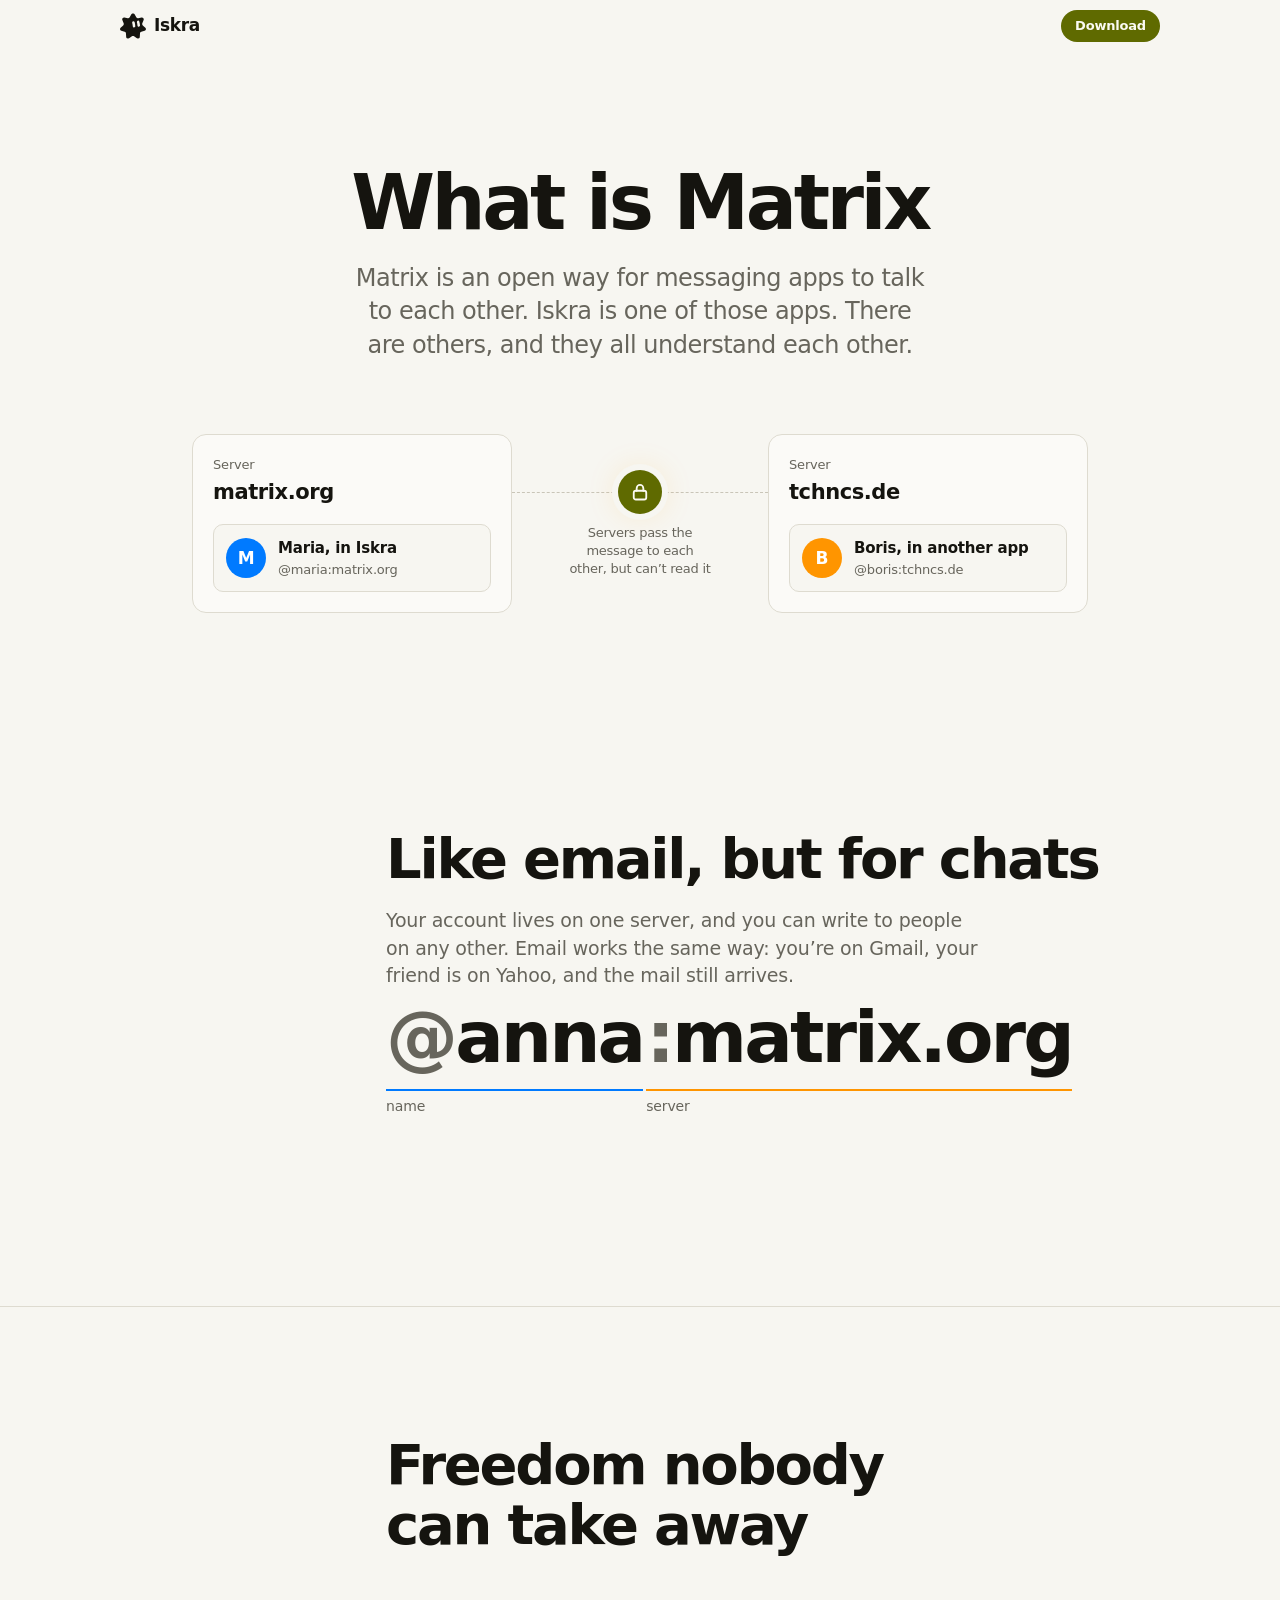
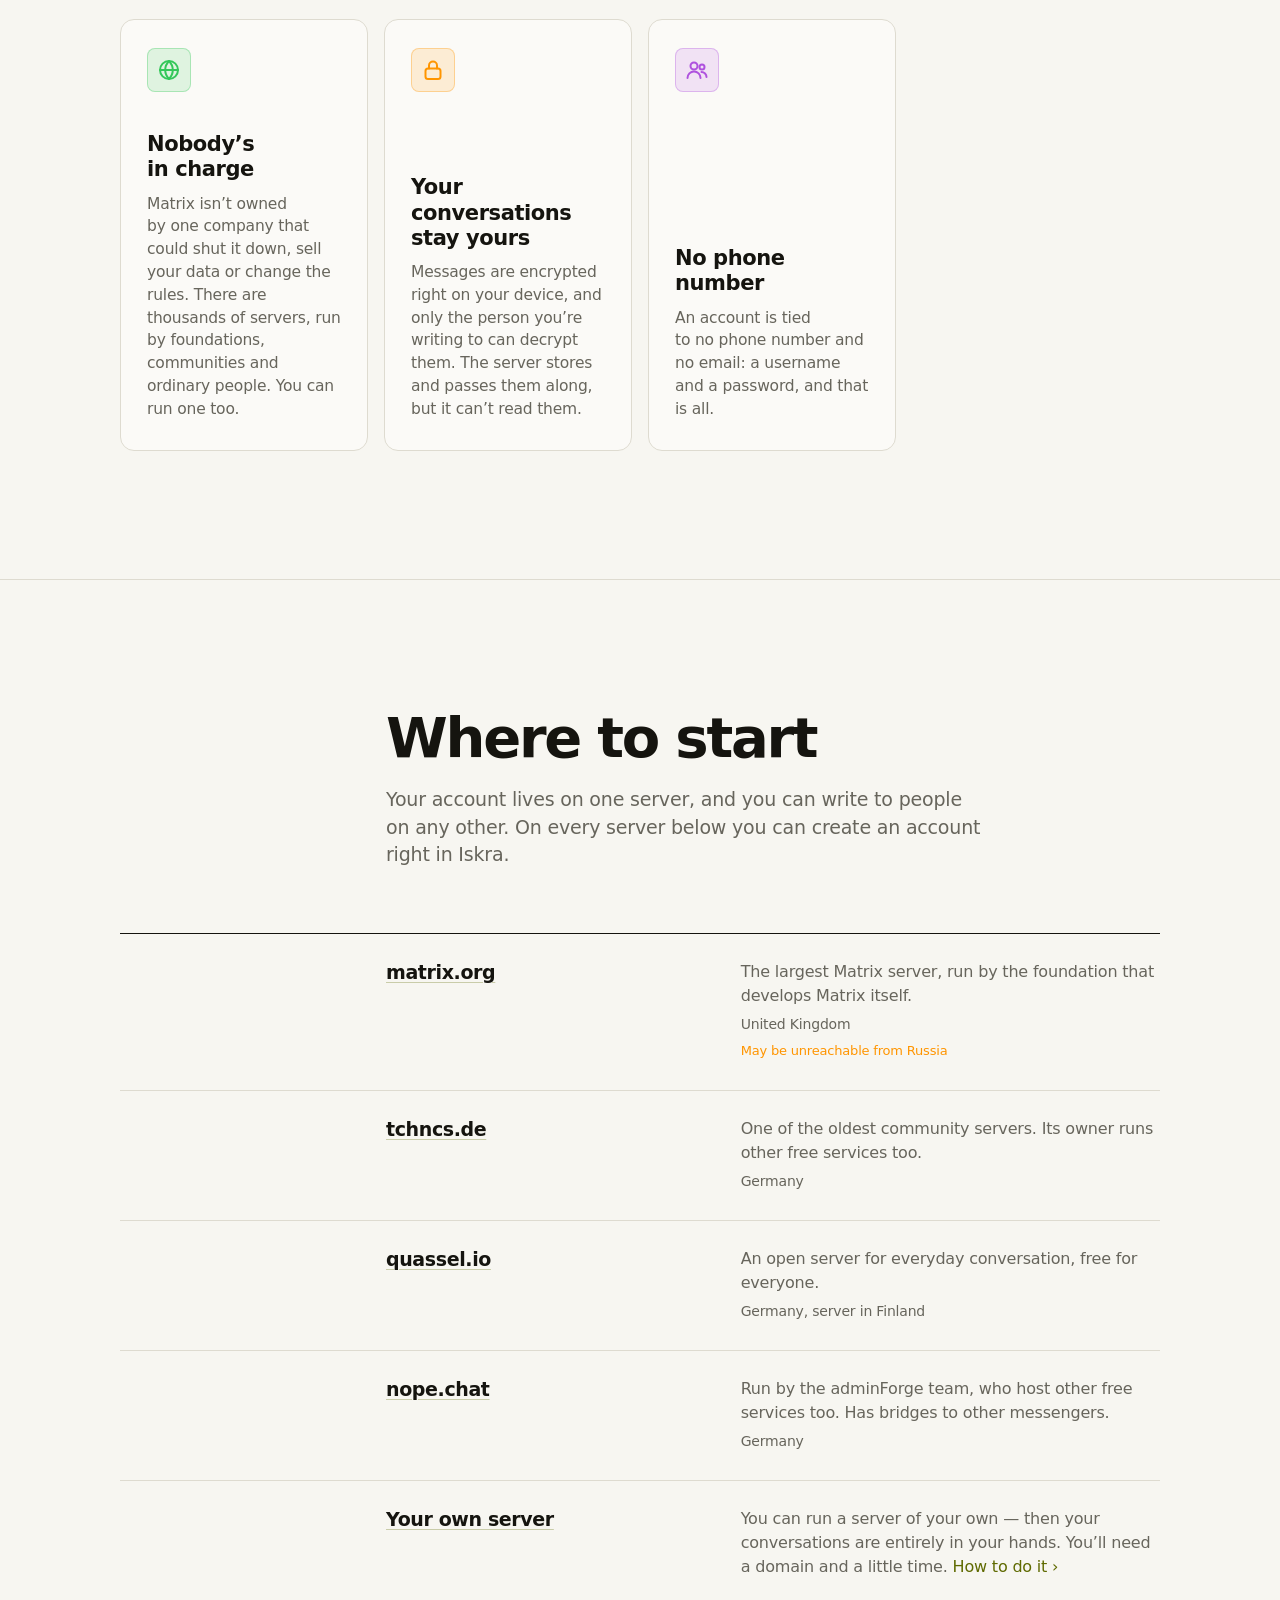
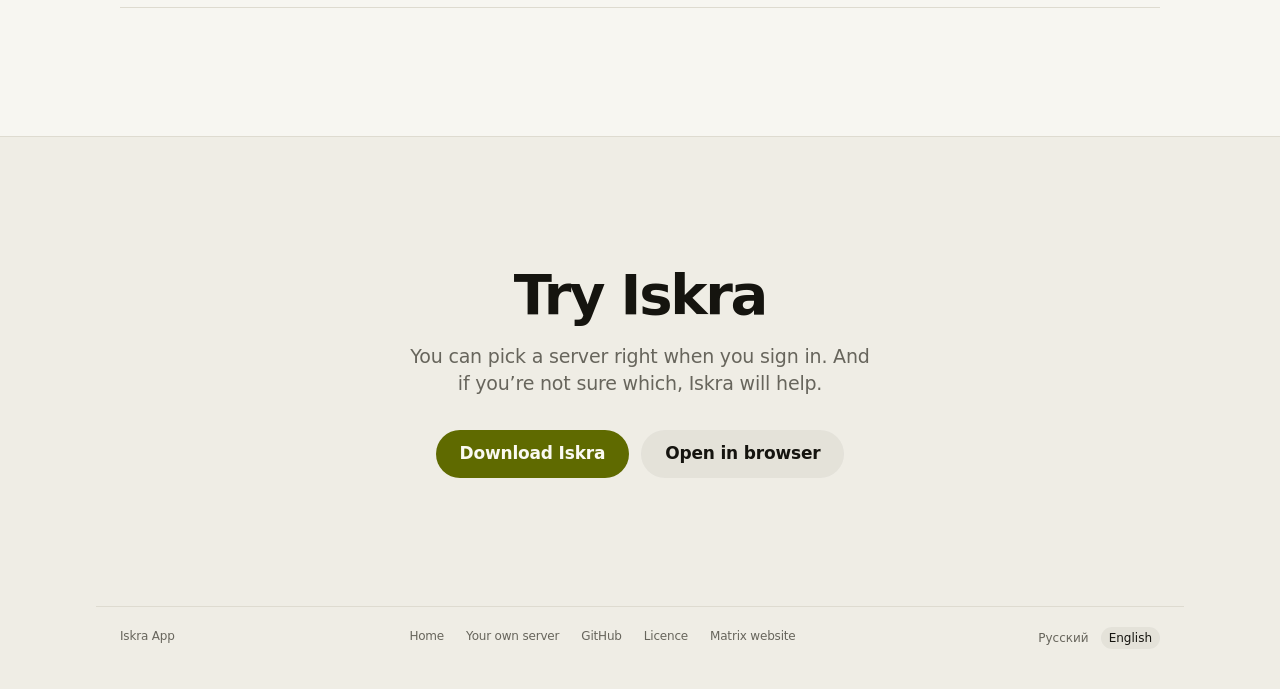
==== commit 0e651725: "Главная: короче заголовки карточек, круглые кружки цветов; неразрывные пробелы после коротких слов C" ====
--- a/matrix.html
+++ b/matrix.html
@@ -57,7 +57,7 @@
           </div>
           <div class="connector">
             <span class="lock"><svg class="icon"><use href="assets/sprite.svg#i-lock"/></svg></span>
-            <p data-i18n="flow.caption">Серверы передают сообщение друг другу, но&nbsp;прочитать его не могут</p>
+            <p data-i18n="flow.caption">Серверы передают сообщение друг другу, но&nbsp;прочитать его не&nbsp;могут</p>
           </div>
           <div class="server">
             <div class="server__label" data-i18n="flow.server">Сервер</div>
@@ -89,23 +89,23 @@
     <section class="section">
       <div class="wrap">
         <div class="head">
-          <h2 data-i18n="why.title">Свобода, которую не отнять</h2>
+          <h2 data-i18n="why.title">Свобода, которую не&nbsp;отнять</h2>
         </div>
         <div class="cards">
           <article class="card">
             <span class="tile" style="--c:var(--green)"><svg class="icon"><use href="assets/sprite.svg#i-globe"/></svg></span>
-            <h3 data-i18n="nobody.title">Здесь никто не главный</h3>
-            <p data-i18n="nobody.body">Matrix не принадлежит одной компании, которая может закрыть сервис, продать ваши данные или поменять правила. Серверов тысячи, и&nbsp;держат их фонды, сообщества и&nbsp;обычные люди. Можно поднять и&nbsp;свой.</p>
+            <h3 data-i18n="nobody.title">Здесь никто не&nbsp;главный</h3>
+            <p data-i18n="nobody.body">Matrix не&nbsp;принадлежит одной компании, которая может закрыть сервис, продать ваши данные или поменять правила. Серверов тысячи, и&nbsp;держат их&nbsp;фонды, сообщества и&nbsp;обычные люди. Можно поднять и&nbsp;свой.</p>
           </article>
           <article class="card">
             <span class="tile" style="--c:var(--orange)"><svg class="icon"><use href="assets/sprite.svg#i-lock"/></svg></span>
             <h3 data-i18n="private.title">Переписка остаётся вашей</h3>
-            <p data-i18n="private.body">Сообщения шифруются прямо на&nbsp;вашем устройстве, а&nbsp;расшифровать их может только собеседник. Сервер их хранит и&nbsp;пересылает, но&nbsp;прочитать не может.</p>
+            <p data-i18n="private.body">Сообщения шифруются прямо на&nbsp;вашем устройстве, а&nbsp;расшифровать их&nbsp;может только собеседник. Сервер их&nbsp;хранит и&nbsp;пересылает, но&nbsp;прочитать не&nbsp;может.</p>
           </article>
           <article class="card">
             <span class="tile" style="--c:var(--violet)"><svg class="icon"><use href="assets/sprite.svg#i-users"/></svg></span>
             <h3 data-i18n="anon.title">Без номера телефона</h3>
-            <p data-i18n="anon.body">Аккаунт не привязан ни&nbsp;к&nbsp;телефону, ни&nbsp;к&nbsp;почте: только имя пользователя и&nbsp;пароль.</p>
+            <p data-i18n="anon.body">Аккаунт не&nbsp;привязан ни&nbsp;к&nbsp;телефону, ни&nbsp;к&nbsp;почте: только имя пользователя и&nbsp;пароль.</p>
           </article>
         </div>
       </div>
@@ -150,7 +150,7 @@
     <section class="section download cta">
       <div class="wrap">
         <h2 data-i18n="cta.title">Попробуйте Iskra</h2>
-        <p data-i18n="cta.p">Сервер можно выбрать прямо при входе. А&nbsp;если не знаете какой, Iskra подскажет.</p>
+        <p data-i18n="cta.p">Сервер можно выбрать прямо при входе. А&nbsp;если не&nbsp;знаете какой, Iskra подскажет.</p>
         <div class="hero__cta">
           <a class="button button--primary" href="./#download" data-i18n="cta.download">Скачать Iskra</a>
           <a class="button button--plain" href="https://web.iskra.wtf" data-i18n="cta.web">Открыть в&nbsp;браузере</a>
@@ -184,44 +184,44 @@
         'meta.title': 'What is Matrix — Iskra',
         'meta.description': 'Matrix is an open way for messaging apps to talk to each other. Like email, but for chats: nobody’s in charge, and your conversations stay yours.',
         'nav.download': 'Download',
-        'hero.title': 'What is Matrix',
-        'hero.intro': 'Matrix is an open way for messaging apps to talk to each other. Iskra is one of those apps. There are others, and they all understand each other.',
+        'hero.title': 'What is&nbsp;Matrix',
+        'hero.intro': 'Matrix is&nbsp;an&nbsp;open way for messaging apps to&nbsp;talk to&nbsp;each other. Iskra is&nbsp;one of&nbsp;those apps. There are others, and they all understand each other.',
         'flow.aria': 'Maria on matrix.org writes to Boris on tchncs.de. The message is encrypted.',
         'flow.server': 'Server',
         'flow.maria.initial': 'M',
-        'flow.maria': 'Maria, in Iskra',
+        'flow.maria': 'Maria, in&nbsp;Iskra',
         'flow.boris.initial': 'B',
-        'flow.boris': 'Boris, in another app',
-        'flow.caption': 'Servers pass the message to each other, but can’t read it',
+        'flow.boris': 'Boris, in&nbsp;another app',
+        'flow.caption': 'Servers pass the message to&nbsp;each other, but can’t read it',
         'email.title': 'Like email, but for chats',
-        'email.body': 'Your account lives on one server, and you can write to people on any other. Email works the same way: you’re on Gmail, your friend is on Yahoo, and the mail still arrives.',
+        'email.body': 'Your account lives on&nbsp;one server, and you can write to&nbsp;people on&nbsp;any other. Email works the same way: you’re on&nbsp;Gmail, your friend is&nbsp;on&nbsp;Yahoo, and the mail still arrives.',
         'email.name': 'name',
         'email.server': 'server',
         'why.title': 'Freedom nobody can take away',
-        'nobody.title': 'Nobody’s in charge',
-        'nobody.body': 'Matrix isn’t owned by one company that could shut it down, sell your data or change the rules. There are thousands of servers, run by foundations, communities and ordinary people. You can run one too.',
+        'nobody.title': 'Nobody’s in&nbsp;charge',
+        'nobody.body': 'Matrix isn’t owned by&nbsp;one company that could shut it&nbsp;down, sell your data or&nbsp;change the rules. There are thousands of&nbsp;servers, run by&nbsp;foundations, communities and ordinary people. You can run one too.',
         'private.title': 'Your conversations stay yours',
-        'private.body': 'Messages are encrypted right on your device, and only the person you’re writing to can decrypt them. The server stores and passes them along, but it can’t read them.',
-        'anon.title': 'No phone number',
-        'anon.body': 'An account is tied to no phone number and no email: a username and a password, and that is all.',
-        'servers.title': 'Where to start',
-        'servers.intro': 'Your account lives on one server, and you can write to people on any other. On every server below you can create an account right in Iskra.',
-        'servers.matrixOrg': 'The largest Matrix server, run by the foundation that develops Matrix itself.',
+        'private.body': 'Messages are encrypted right on&nbsp;your device, and only the person you’re writing to&nbsp;can decrypt them. The server stores and passes them along, but it&nbsp;can’t read them.',
+        'anon.title': 'No&nbsp;phone number',
+        'anon.body': 'An&nbsp;account is&nbsp;tied to&nbsp;no&nbsp;phone number and no&nbsp;email: a&nbsp;username and a&nbsp;password, and that is&nbsp;all.',
+        'servers.title': 'Where to&nbsp;start',
+        'servers.intro': 'Your account lives on&nbsp;one server, and you can write to&nbsp;people on&nbsp;any other. On&nbsp;every server below you can create an&nbsp;account right in&nbsp;Iskra.',
+        'servers.matrixOrg': 'The largest Matrix server, run by&nbsp;the foundation that develops Matrix itself.',
         'servers.matrixOrgWhere': 'United Kingdom',
-        'servers.matrixOrgBlocked': 'May be unreachable from Russia',
-        'servers.tchncs': 'One of the oldest community servers. Its owner runs other free services too.',
+        'servers.matrixOrgBlocked': 'May be&nbsp;unreachable from Russia',
+        'servers.tchncs': 'One of&nbsp;the oldest community servers. Its owner runs other free services too.',
         'servers.tchncsWhere': 'Germany',
-        'servers.quassel': 'An open server for everyday conversation, free for everyone.',
-        'servers.quasselWhere': 'Germany, server in Finland',
-        'servers.nopeChat': 'Run by the adminForge team, who host other free services too. Has bridges to other messengers.',
+        'servers.quassel': 'An&nbsp;open server for everyday conversation, free for everyone.',
+        'servers.quasselWhere': 'Germany, server in&nbsp;Finland',
+        'servers.nopeChat': 'Run by&nbsp;the adminForge team, who host other free services too. Has bridges to&nbsp;other messengers.',
         'servers.nopeChatWhere': 'Germany',
         'servers.ownTitle': 'Your own server',
-        'servers.ownAbout': 'You can run a server of your own — then your conversations are entirely in your hands. You’ll need a domain and a little time.',
-        'servers.ownHow': 'How to do it',
+        'servers.ownAbout': 'You can run a&nbsp;server of&nbsp;your own — then your conversations are entirely in&nbsp;your hands. You’ll need a&nbsp;domain and a&nbsp;little time.',
+        'servers.ownHow': 'How to&nbsp;do&nbsp;it',
         'cta.title': 'Try Iskra',
-        'cta.p': 'You can pick a server right when you sign in. And if you’re not sure which, Iskra will help.',
+        'cta.p': 'You can pick a&nbsp;server right when you sign in. And if&nbsp;you’re not sure which, Iskra will help.',
         'cta.download': 'Download Iskra',
-        'cta.web': 'Open in browser',
+        'cta.web': 'Open in&nbsp;browser',
         'footer.links': 'Links',
         'footer.home': 'Home',
         'footer.server': 'Your own server',
--- a/assets/site.css
+++ b/assets/site.css
@@ -205,7 +205,7 @@
 .card h3 { margin-top: auto; padding-top: 2.5rem; font-size: 1.3125rem; line-height: 1.2; font-weight: 600; letter-spacing: -0.02em; text-wrap: balance; }
 .card p { margin-top: 0.625rem; font-size: 0.96875rem; line-height: 1.47; color: var(--color-text-secondary); }
 .swatches { display: flex; gap: 0.375rem; }
-.swatches i { width: 1.375rem; height: 1.375rem; border-radius: 50%; background: var(--c); box-shadow: inset 0 0 0 1px var(--color-separator); }
+.swatches i { flex: 0 1 1.375rem; min-width: 0; aspect-ratio: 1; border-radius: 50%; background: var(--c); box-shadow: inset 0 0 0 1px var(--color-separator); }
 
 /* ── Приватность ── */
 .rules { list-style: none; padding: 0; border-top: 1px solid var(--color-text); }
@@ -299,10 +299,14 @@
 .connector p { margin-top: 0.625rem; font-size: 0.8125rem; line-height: 1.35; color: var(--color-text-secondary); max-width: 11rem; }
 @media (max-width: 720px) {
   .flow { grid-template-columns: 1fr; max-width: 24rem; }
-  .connector { padding: 1rem 0; }
-  .connector::before { left: 50%; right: auto; top: 0; bottom: 0; border-top: 0; border-left: 1px dashed var(--color-line-strong); }
-  .connector .lock { margin-top: 0.25rem; }
-  .connector p { background: var(--color-background); padding: 0.25rem 0; }
+  /* Пунктир идёт к замку и от подписи, но не через текст */
+  .connector { padding: 1.25rem 0; }
+  .connector::before, .connector::after {
+    content: ""; position: absolute; left: 50%; right: auto;
+    border-top: 0; border-left: 1px dashed var(--color-line-strong);
+  }
+  .connector::before { top: 0; height: 2.625rem; }
+  .connector::after { bottom: 0; height: 1rem; }
 }
 
 /* Адрес по частям */
@@ -385,3 +389,10 @@
 }
 .copy:hover { color: var(--color-text); }
 .copy.is-done { color: var(--green); }
+
+/* Появление разделов при прокрутке: класс ставит site.js, без JS всё видно сразу. */
+.reveal { opacity: 0; filter: blur(12px); }
+.reveal.is-shown {
+  opacity: 1; filter: blur(0);
+  transition: opacity 900ms var(--ease-out), filter 900ms var(--ease-out);
+}
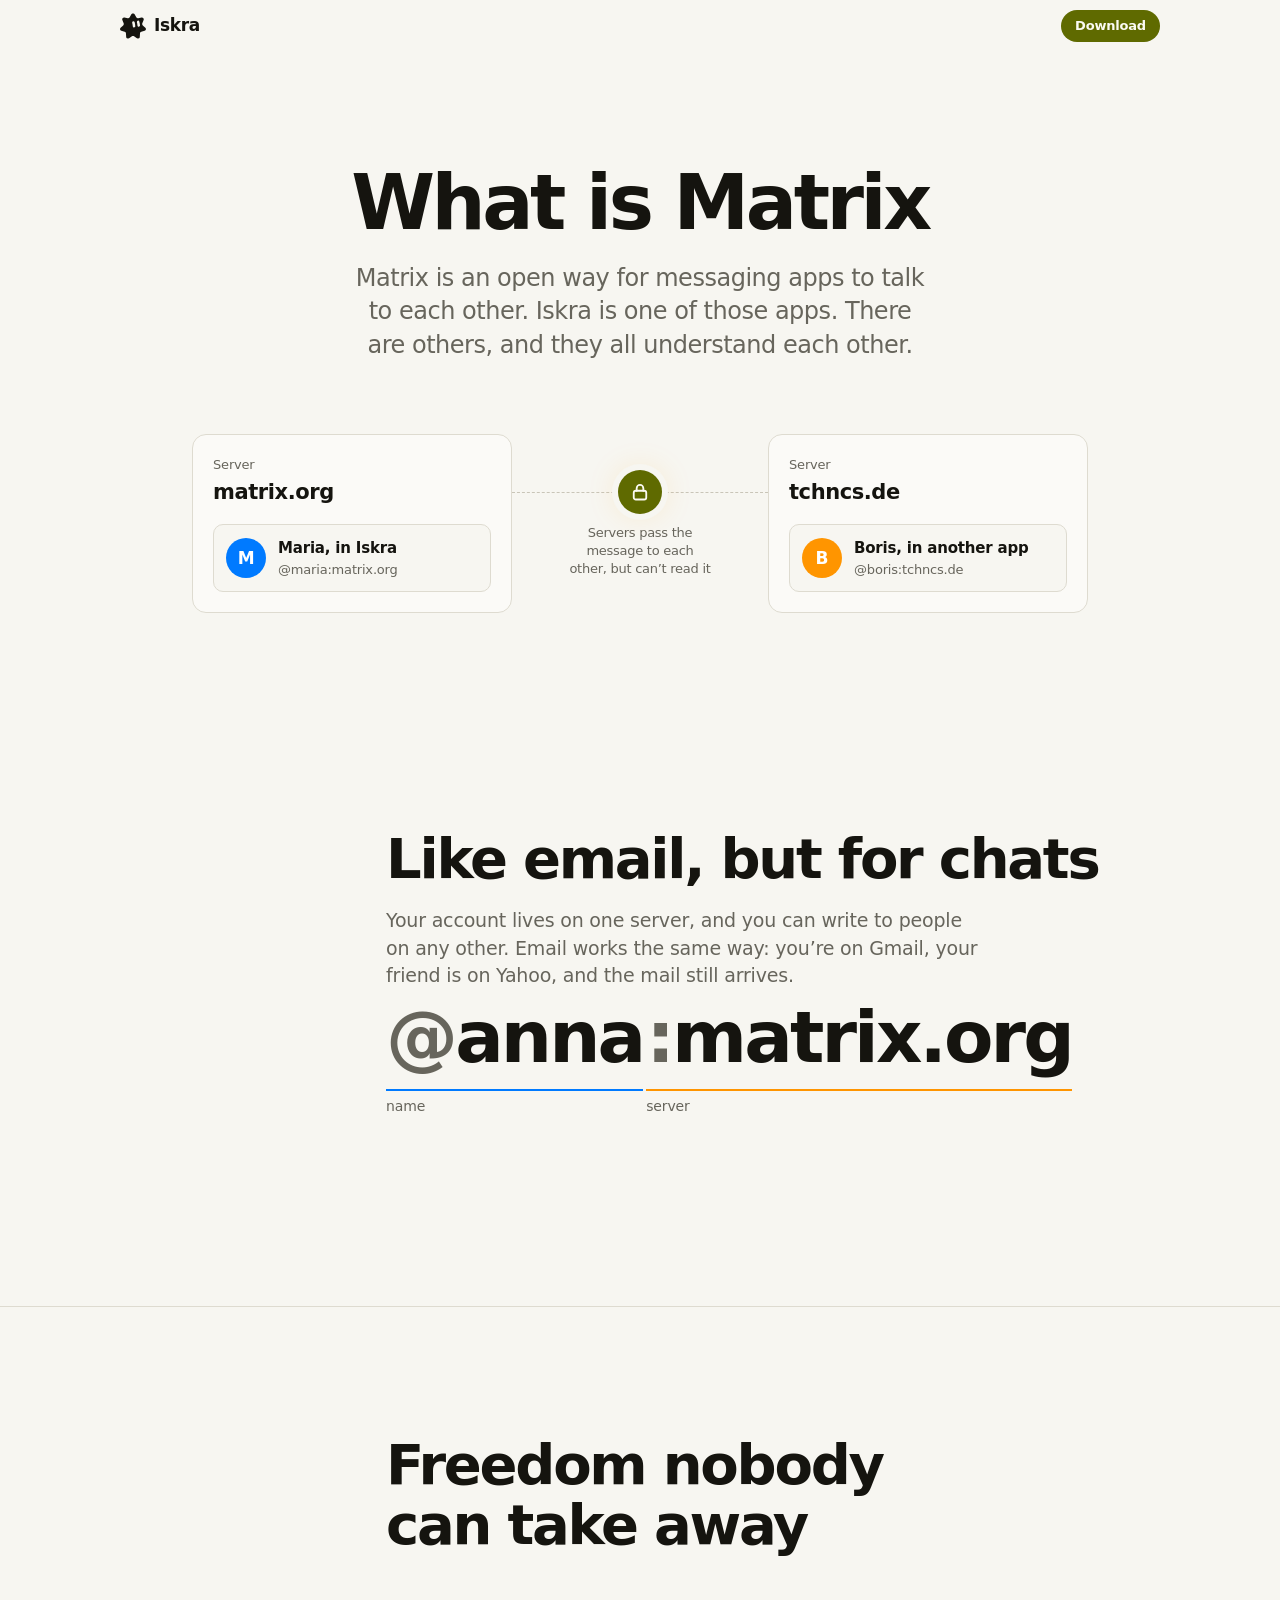
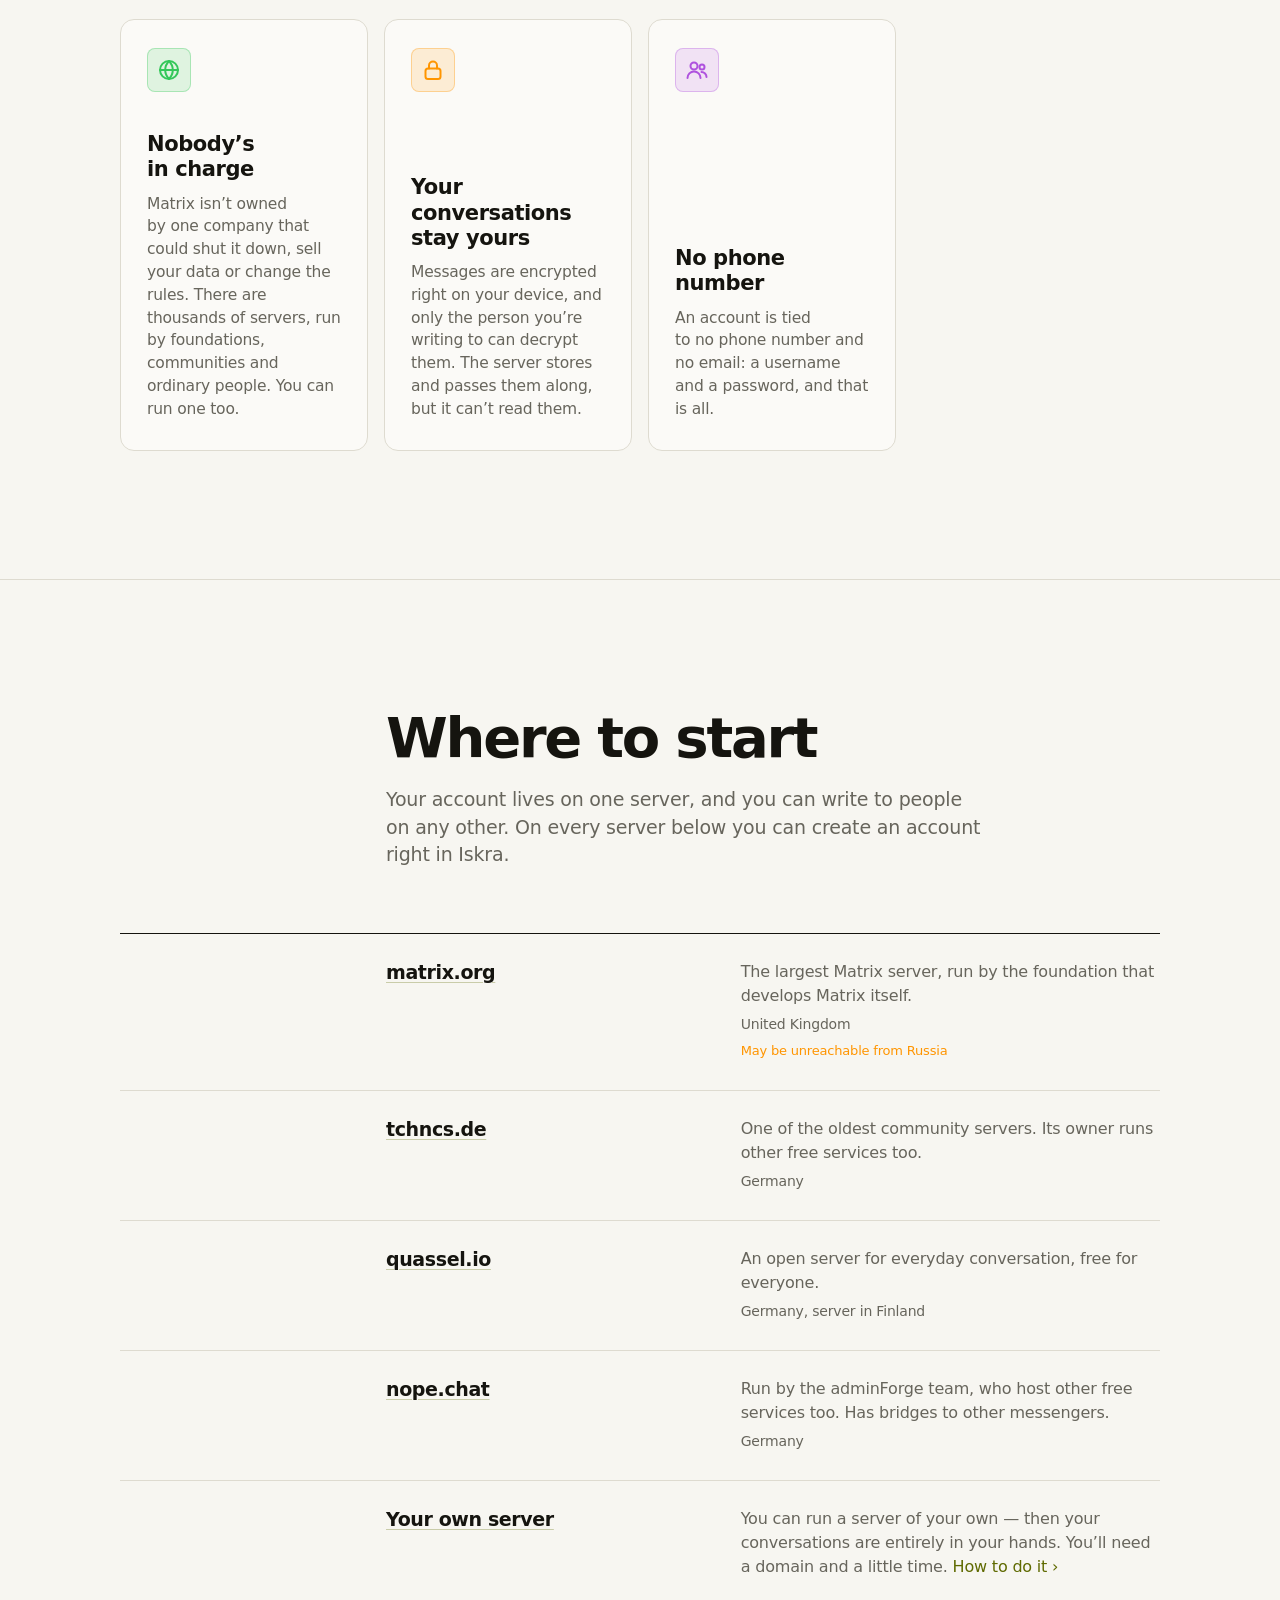
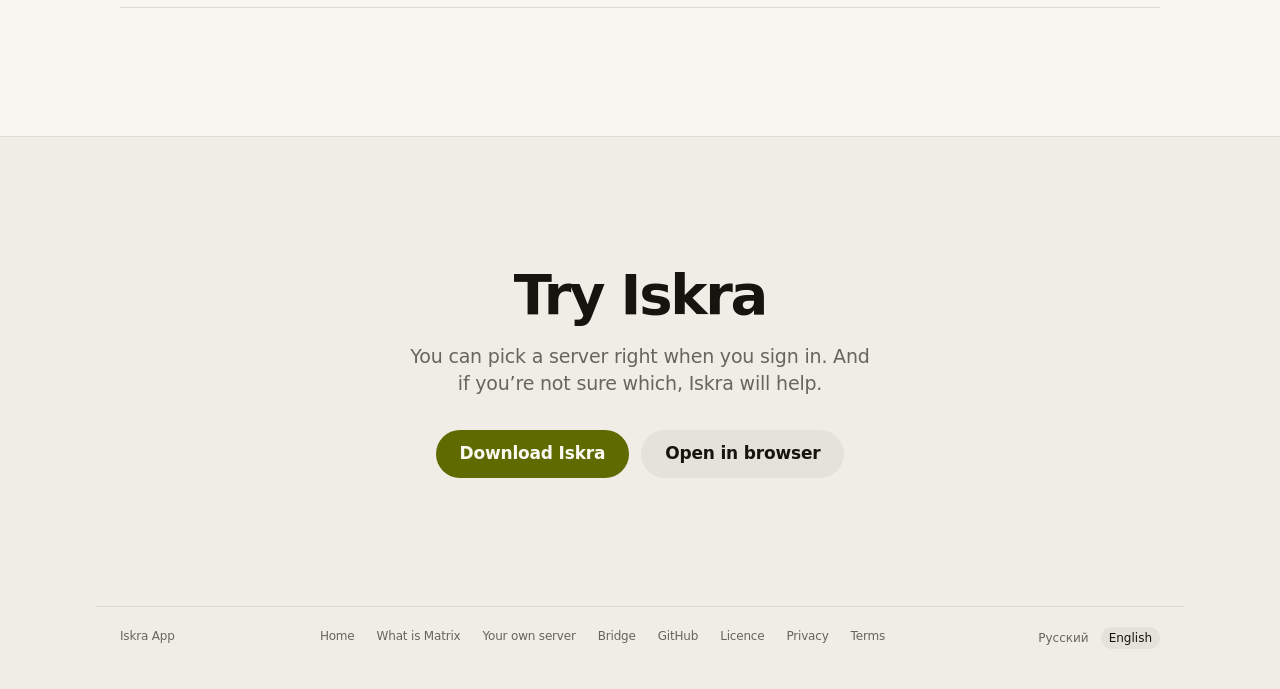
==== commit adc2ac16: "Политика конфиденциальности и условия пользования; короткие адреса страниц Новые страницы /privacy и" ====
--- a/matrix.html
+++ b/matrix.html
@@ -8,12 +8,12 @@
   <meta name="color-scheme" content="light dark">
   <meta name="theme-color" content="#f7f6f1" media="(prefers-color-scheme: light)">
   <meta name="theme-color" content="#0a0a08" media="(prefers-color-scheme: dark)">
-  <link rel="canonical" href="https://iskra.wtf/matrix.html">
+  <link rel="canonical" href="https://iskra.wtf/matrix">
   <meta property="og:type" content="website">
   <meta property="og:site_name" content="Iskra">
   <meta property="og:title" content="Что такое Matrix — Iskra">
   <meta property="og:description" content="Matrix — открытый способ, которым приложения для переписки общаются между собой. Как почта, только для чатов.">
-  <meta property="og:url" content="https://iskra.wtf/matrix.html">
+  <meta property="og:url" content="https://iskra.wtf/matrix">
   <meta property="og:locale" content="ru_RU">
   <meta property="og:locale:alternate" content="en_US">
   <meta property="og:image" content="https://iskra.wtf/assets/og.png">
@@ -140,8 +140,8 @@
               <span class="server-where" data-i18n="servers.nopeChatWhere">Германия</span></p>
           </li>
           <li>
-            <h3><a href="server.html" data-i18n="servers.ownTitle">Свой сервер</a></h3>
-            <p><span data-i18n="servers.ownAbout">Можно поднять собственный сервер — тогда переписка будет полностью в&nbsp;ваших руках. Понадобятся свой домен и&nbsp;немного времени.</span> <a class="more" href="server.html" data-i18n="servers.ownHow">Как это сделать</a></p>
+            <h3><a href="server" data-i18n="servers.ownTitle">Свой сервер</a></h3>
+            <p><span data-i18n="servers.ownAbout">Можно поднять собственный сервер — тогда переписка будет полностью в&nbsp;ваших руках. Понадобятся свой домен и&nbsp;немного времени.</span> <a class="more" href="server" data-i18n="servers.ownHow">Как это сделать</a></p>
           </li>
         </ul>
       </div>
@@ -164,10 +164,13 @@
       <p>Iskra App</p>
       <nav aria-label="Ссылки" data-i18n-aria="footer.links">
         <a href="./" data-i18n="footer.home">Главная</a>
-        <a href="server.html" data-i18n="footer.server">Свой сервер</a>
+        <a href="matrix" data-i18n="footer.matrix">Что такое Matrix</a>
+        <a href="server" data-i18n="footer.server">Свой сервер</a>
+        <a href="https://github.com/iskra-app/iskra-bridge" data-i18n="footer.bridge">Мост</a>
         <a href="https://github.com/iskra-app">GitHub</a>
         <a href="https://github.com/iskra-app/iskra/blob/main/LICENSE" data-i18n="footer.license">Лицензия</a>
-        <a href="https://matrix.org" data-i18n="footer.matrixOrg">Сайт Matrix</a>
+        <a href="privacy" data-i18n="footer.privacy">Конфиденциальность</a>
+        <a href="terms" data-i18n="footer.terms">Условия</a>
       </nav>
       <div class="lang" role="group" aria-label="Язык / Language">
         <button type="button" data-lang="ru" lang="ru">Русский</button>
@@ -224,9 +227,12 @@
         'cta.web': 'Open in&nbsp;browser',
         'footer.links': 'Links',
         'footer.home': 'Home',
+        'footer.matrix': 'What is&nbsp;Matrix',
         'footer.server': 'Your own server',
+        'footer.bridge': 'Bridge',
         'footer.license': 'Licence',
-        'footer.matrixOrg': 'Matrix website',
+        'footer.privacy': 'Privacy',
+        'footer.terms': 'Terms',
       },
     });
   </script>
--- a/assets/site.css
+++ b/assets/site.css
@@ -390,6 +390,24 @@
 .copy:hover { color: var(--color-text); }
 .copy.is-done { color: var(--green); }
 
+/* ══ Политика конфиденциальности и условия ══ */
+.page-hero .updated { margin-top: 1.5rem; font-size: 0.875rem; letter-spacing: -0.005em; color: var(--color-text-secondary); }
+.section--legal { padding-top: clamp(1rem, 3vw, 2rem); }
+.legal { list-style: none; padding: 0; margin: 0; border-top: 1px solid var(--color-text); }
+.legal > li { display: grid; grid-template-columns: repeat(12, 1fr); gap: 0 1.5rem; padding: 1.75rem 0 2rem; border-bottom: 1px solid var(--color-separator); }
+.legal h2 { grid-column: 1 / 4; font-size: 1.1875rem; font-weight: 600; letter-spacing: -0.02em; line-height: 1.3; text-wrap: balance; }
+.legal__body { grid-column: 4 / 11; min-width: 0; color: var(--color-text-secondary); }
+.legal__body > * + * { margin-top: 0.75rem; }
+.legal__body ul { padding-left: 1.25rem; }
+.legal__body li + li { margin-top: 0.375rem; }
+.legal__body li::marker { color: var(--accent); }
+.legal__body b { color: var(--color-text); font-weight: 600; }
+.legal__body code { font-family: ui-monospace, 'SF Mono', Menlo, Consolas, monospace; font-size: 0.9em; background: var(--color-fill); padding: 0.1em 0.35em; border-radius: 0.3em; }
+@media (max-width: 760px) {
+  .legal > li { display: block; }
+  .legal h2 { margin-bottom: 0.625rem; }
+}
+
 /* Появление разделов при прокрутке: класс ставит site.js, без JS всё видно сразу. */
 .reveal { opacity: 0; filter: blur(12px); }
 .reveal.is-shown {
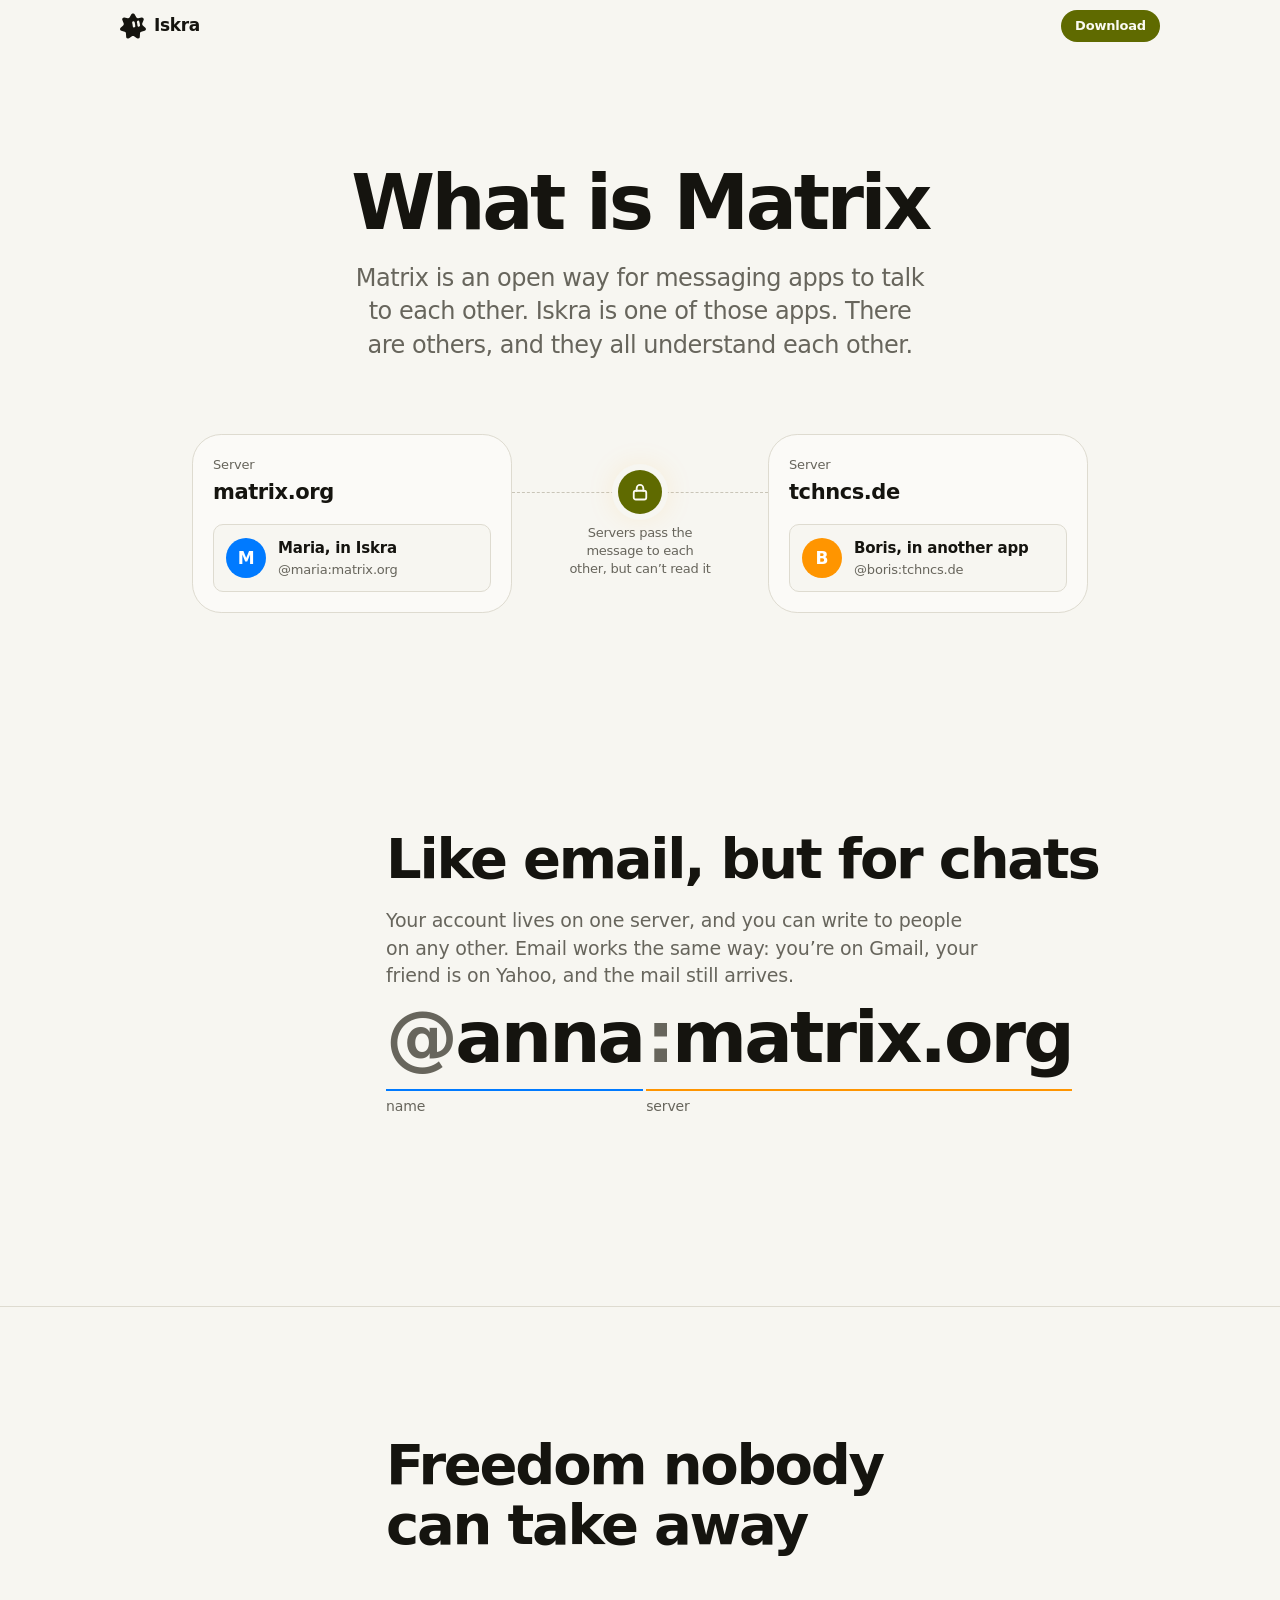
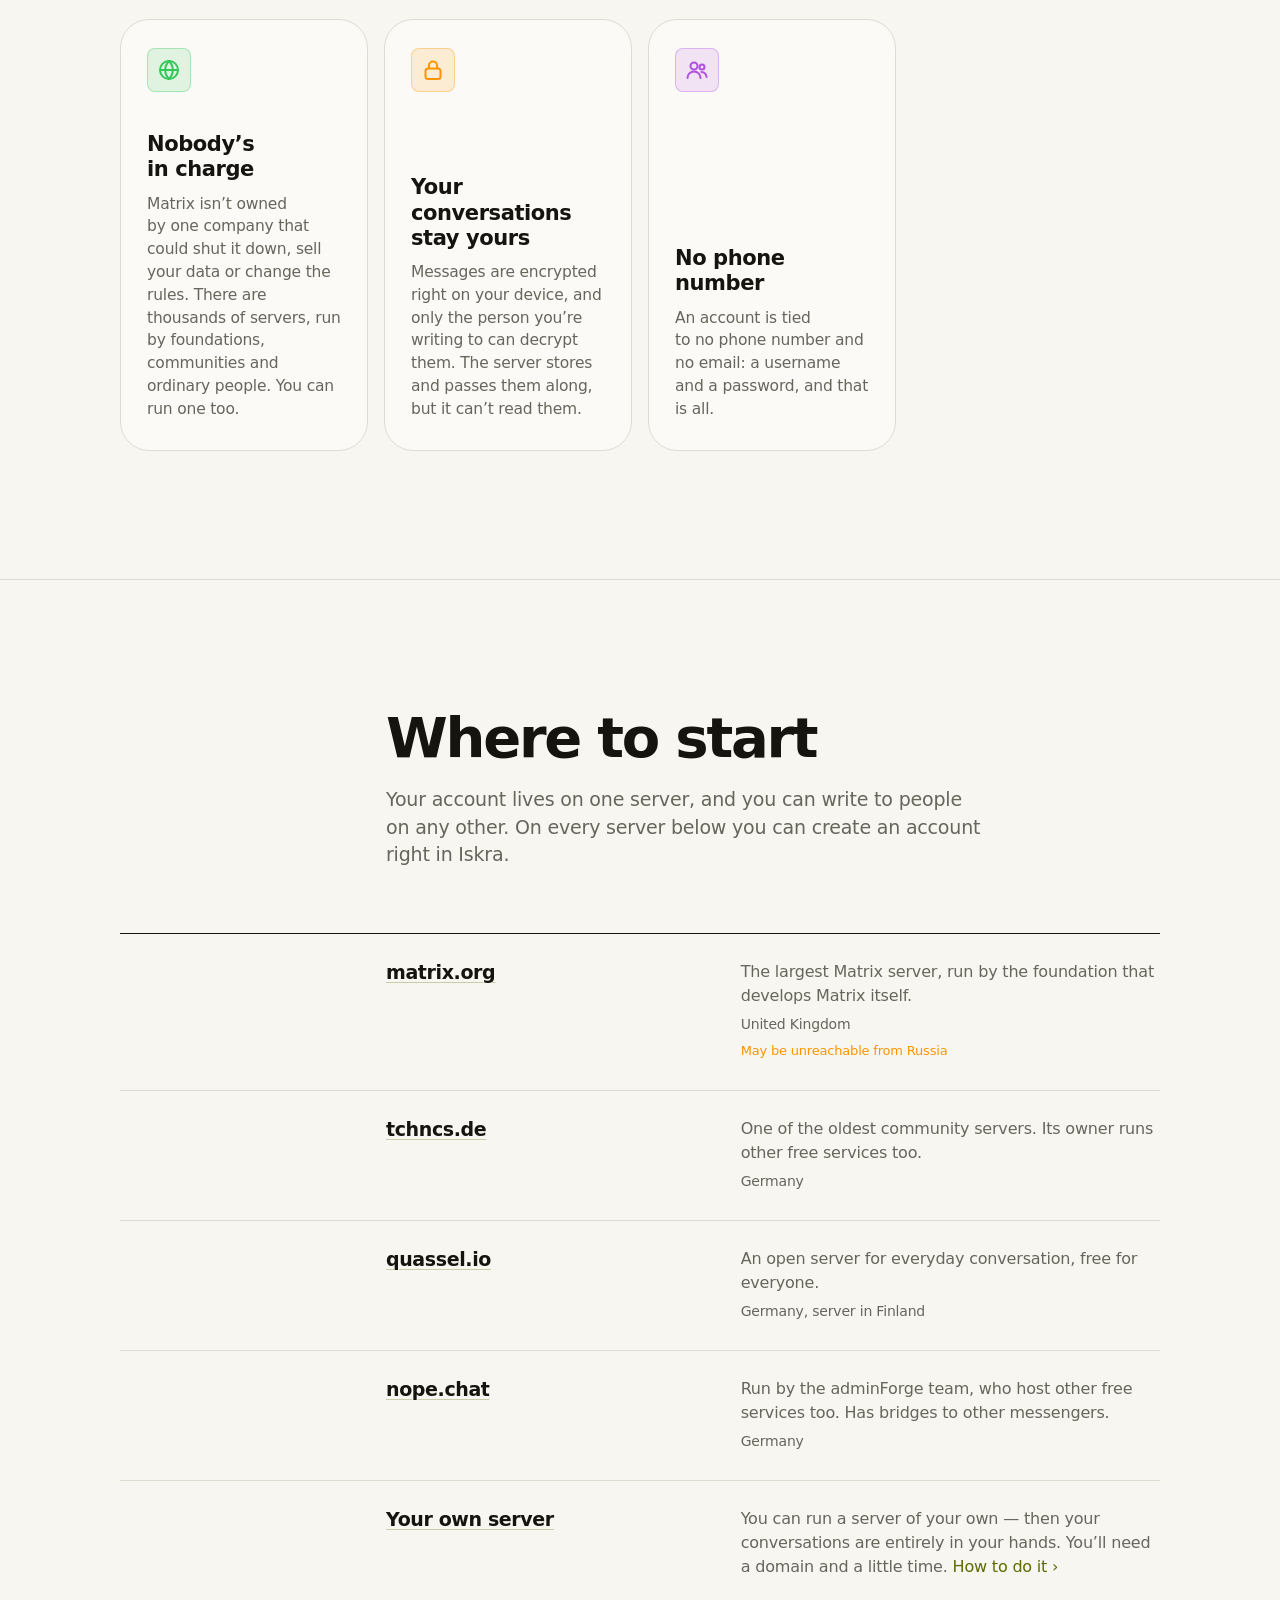
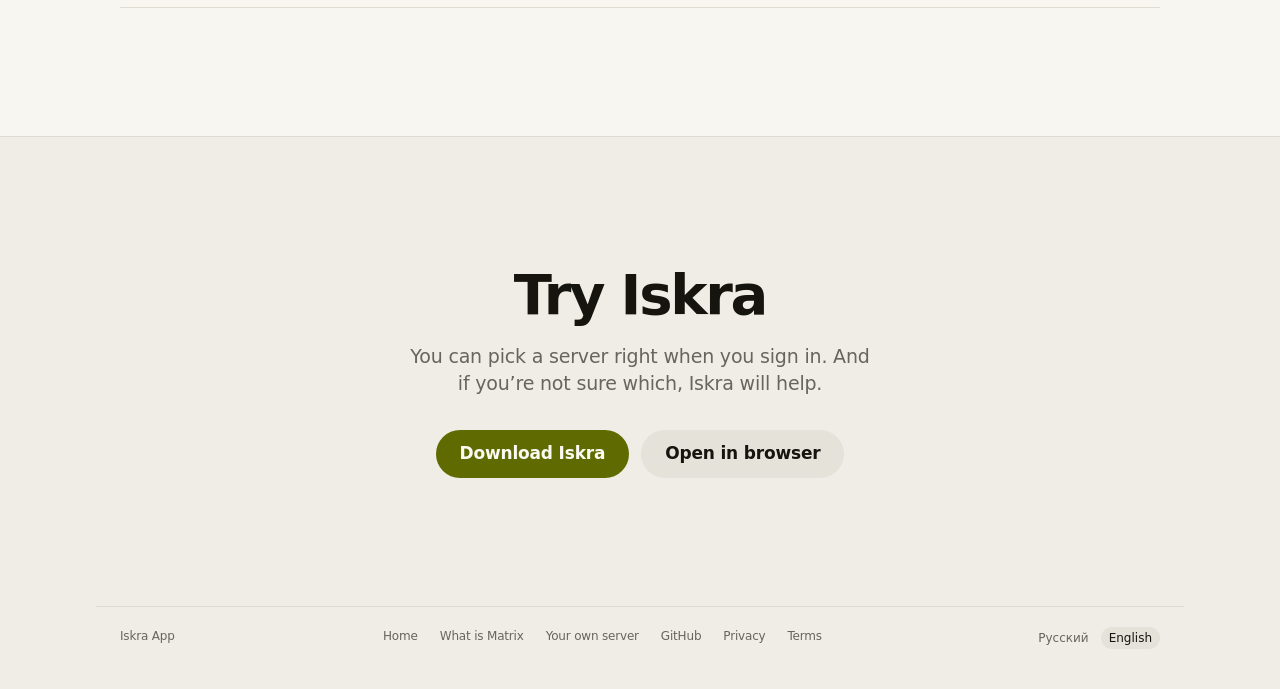
==== commit 64cc087f: "Футер: убраны ссылки на мост и лицензию Co-Authored-By: Claude Sonnet 5.5 <noreply@anthropic.com>" ====
--- a/matrix.html
+++ b/matrix.html
@@ -166,9 +166,7 @@
         <a href="./" data-i18n="footer.home">Главная</a>
         <a href="matrix" data-i18n="footer.matrix">Что такое Matrix</a>
         <a href="server" data-i18n="footer.server">Свой сервер</a>
-        <a href="https://github.com/iskra-app/iskra-bridge" data-i18n="footer.bridge">Мост</a>
         <a href="https://github.com/iskra-app">GitHub</a>
-        <a href="https://github.com/iskra-app/iskra/blob/main/LICENSE" data-i18n="footer.license">Лицензия</a>
         <a href="privacy" data-i18n="footer.privacy">Конфиденциальность</a>
         <a href="terms" data-i18n="footer.terms">Условия</a>
       </nav>
@@ -229,8 +227,6 @@
         'footer.home': 'Home',
         'footer.matrix': 'What is&nbsp;Matrix',
         'footer.server': 'Your own server',
-        'footer.bridge': 'Bridge',
-        'footer.license': 'Licence',
         'footer.privacy': 'Privacy',
         'footer.terms': 'Terms',
       },
--- a/assets/site.css
+++ b/assets/site.css
@@ -30,7 +30,7 @@
   --blue: #007aff;
   --violet: #af52de;
 
-  --radius-bubble: 0.875rem; /* 14 */
+  --radius-bubble: 1.825rem; /* 29.2 */
   --radius-card: 0.625rem;   /* 10 */
   --radius-control: 0.5rem;  /* 8 */
   --radius-circle: 9999px;
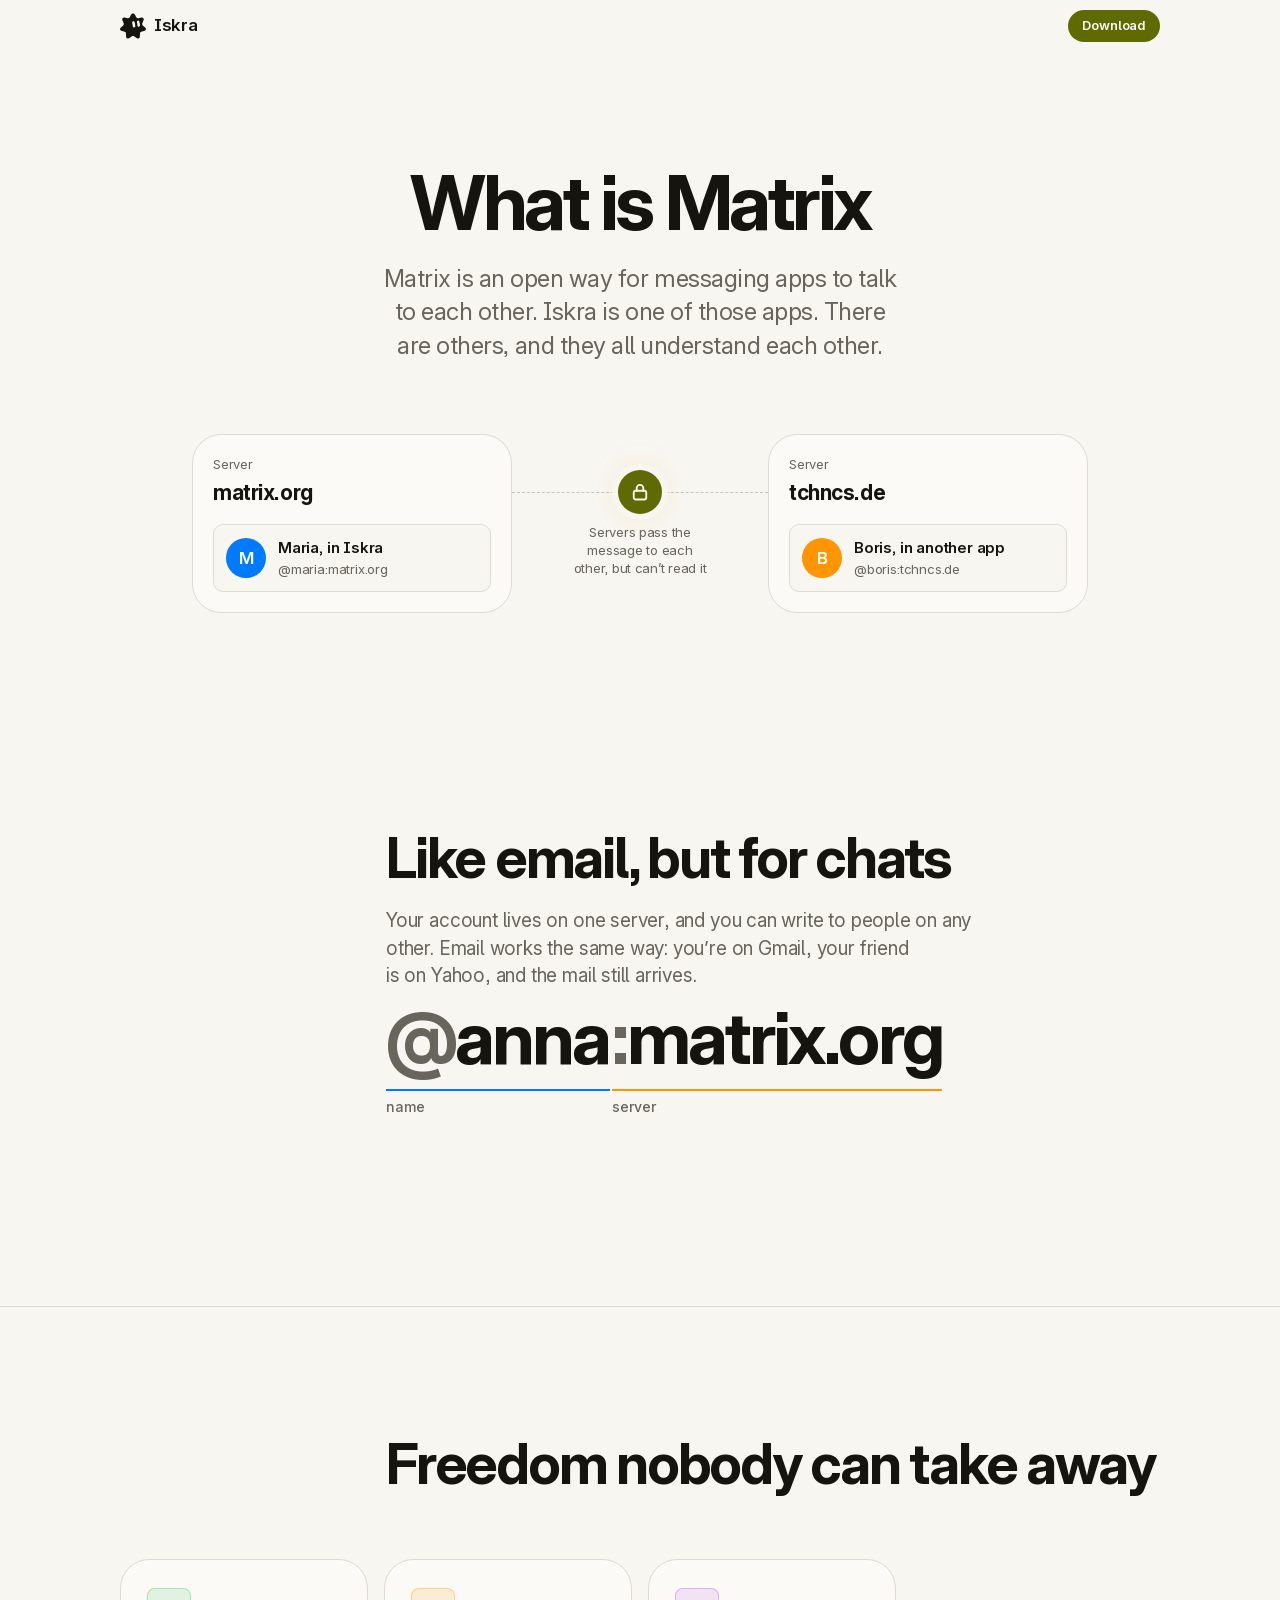
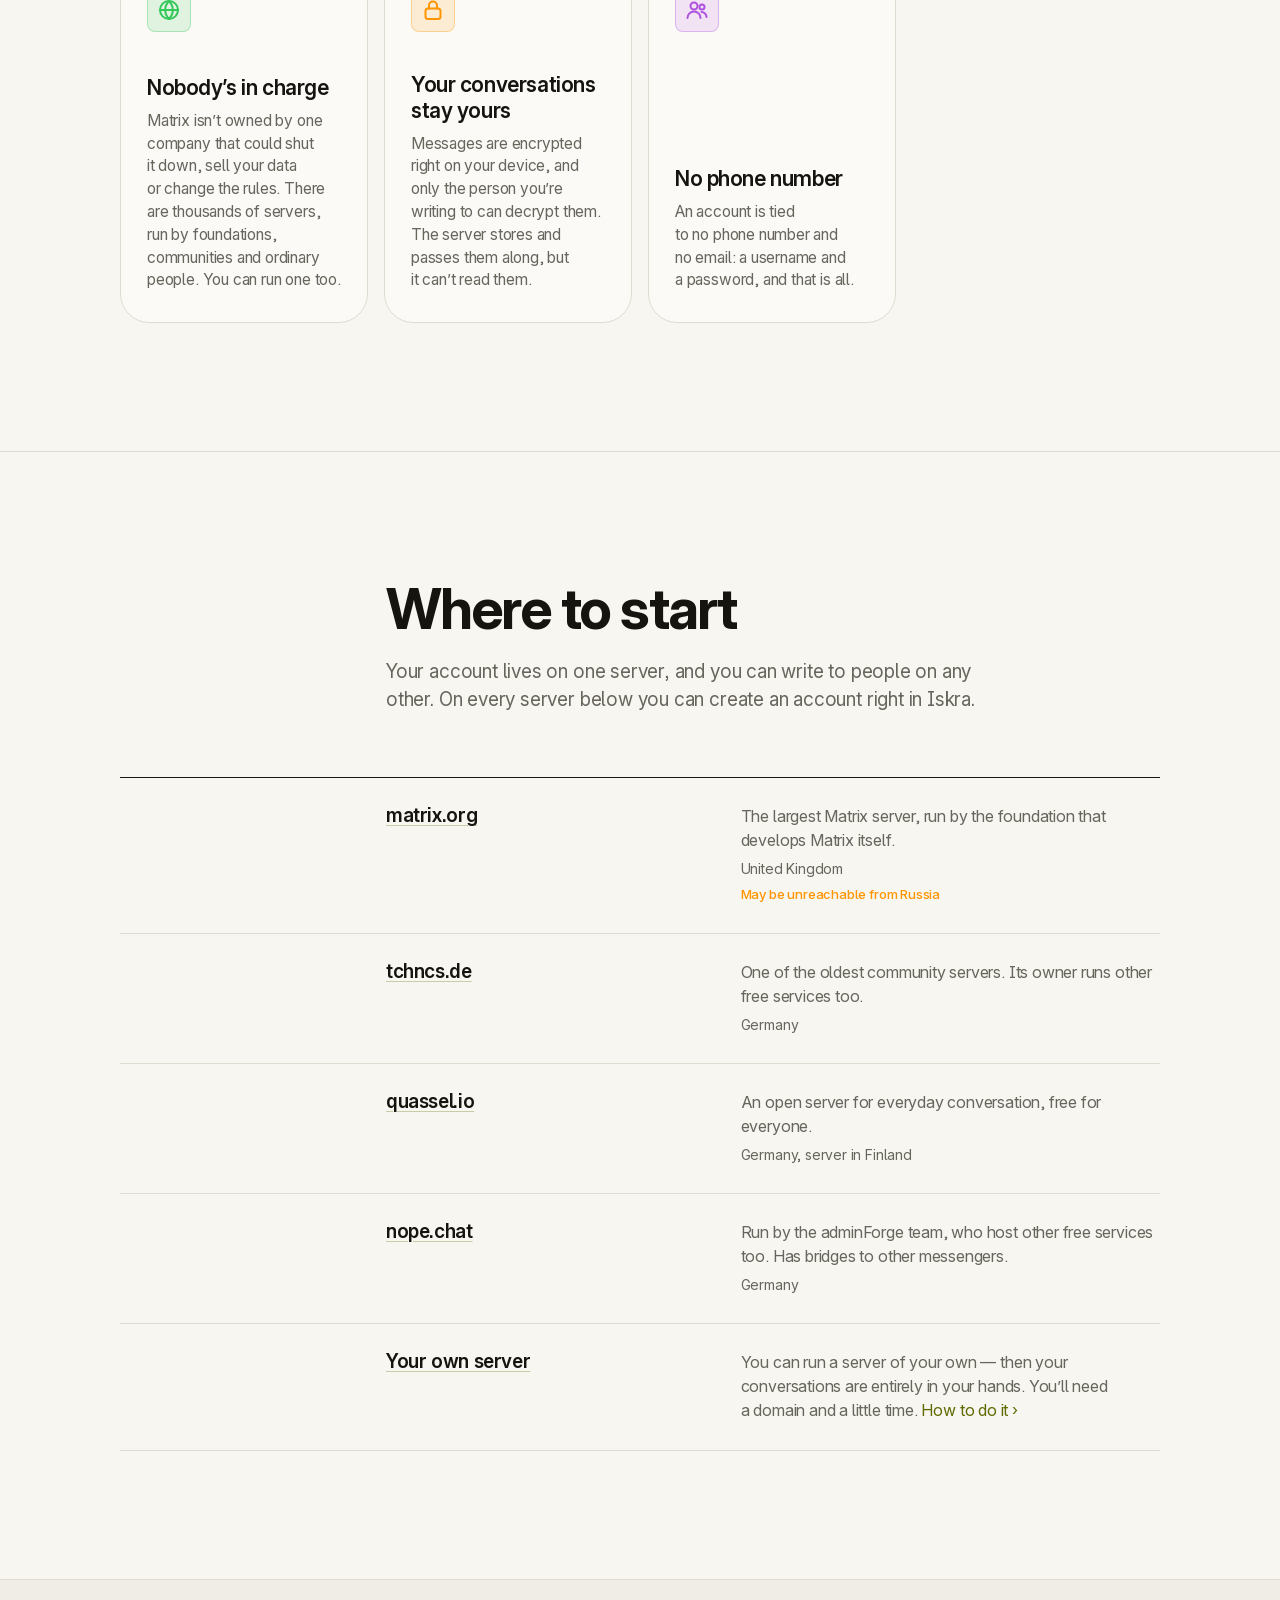
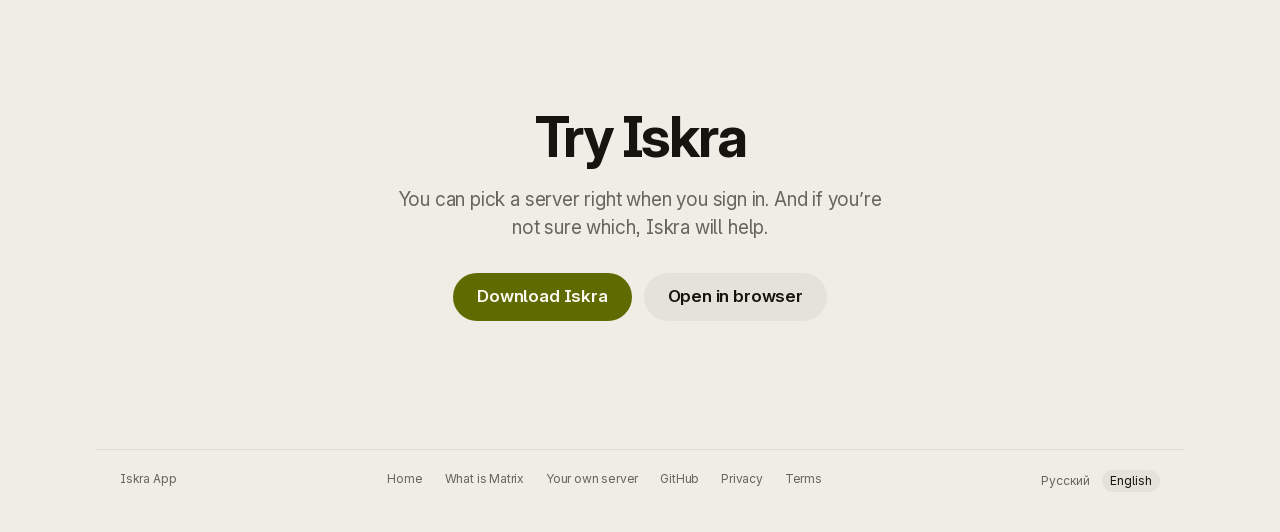
==== commit 0fa3721b: "Inter 4.1: полный вариативный шрифт со стилистическими наборами Co-Authored-By: Claude Sonnet 5.5 <n" ====
--- a/matrix.html
+++ b/matrix.html
@@ -28,7 +28,7 @@
   <link rel="icon" href="assets/favicon.svg" type="image/svg+xml">
   <link rel="icon" href="icon.png" type="image/png">
   <link rel="apple-touch-icon" href="icon.png">
-  <link rel="preload" as="font" type="font/woff2" href="assets/fonts/inter-cyrillic-normal.woff2" crossorigin>
+  <link rel="preload" as="font" type="font/woff2" href="assets/fonts/inter-variable.woff2" crossorigin>
   <link rel="stylesheet" href="assets/fonts/inter.css">
   <link rel="stylesheet" href="assets/site.css">
 </head>
@@ -153,7 +153,7 @@
         <p data-i18n="cta.p">Сервер можно выбрать прямо при входе. А&nbsp;если не&nbsp;знаете какой, Iskra подскажет.</p>
         <div class="hero__cta">
           <a class="button button--primary" href="./#download" data-i18n="cta.download">Скачать Iskra</a>
-          <a class="button button--plain" href="https://web.iskra.wtf" data-i18n="cta.web">Открыть в&nbsp;браузере</a>
+          <a class="button button--plain" href="https://web.iskra.wtf" target="_blank" rel="noopener" data-i18n="cta.web">Открыть в&nbsp;браузере</a>
         </div>
       </div>
     </section>
--- a/assets/fonts/inter.css
+++ b/assets/fonts/inter.css
@@ -1,41 +1,8 @@
-/* Inter (The Inter Project Authors, SIL OFL 1.1 — OFL.txt рядом). Те же файлы, что в iskra-web: ни одного запроса к Google. */
-
-/* cyrillic-ext */
+/* Inter 4.1 (The Inter Project Authors, SIL OFL 1.1 — OFL.txt рядом). Полный вариативный файл со всеми OpenType-фичами (zero, ss01…); ни одного запроса к Google. */
 @font-face {
   font-family: 'Inter';
   font-style: normal;
   font-weight: 100 900;
   font-display: swap;
-  src: url('./inter-cyrillic-ext-normal.woff2') format('woff2');
-  unicode-range: U+0460-052F, U+1C80-1C8A, U+20B4, U+2DE0-2DFF, U+A640-A69F, U+FE2E-FE2F;
+  src: url('./inter-variable.woff2') format('woff2');
 }
-
-/* cyrillic */
-@font-face {
-  font-family: 'Inter';
-  font-style: normal;
-  font-weight: 100 900;
-  font-display: swap;
-  src: url('./inter-cyrillic-normal.woff2') format('woff2');
-  unicode-range: U+0301, U+0400-045F, U+0490-0491, U+04B0-04B1, U+2116;
-}
-
-/* latin-ext */
-@font-face {
-  font-family: 'Inter';
-  font-style: normal;
-  font-weight: 100 900;
-  font-display: swap;
-  src: url('./inter-latin-ext-normal.woff2') format('woff2');
-  unicode-range: U+0100-02BA, U+02BD-02C5, U+02C7-02CC, U+02CE-02D7, U+02DD-02FF, U+0304, U+0308, U+0329, U+1D00-1DBF, U+1E00-1E9F, U+1EF2-1EFF, U+2020, U+20A0-20AB, U+20AD-20C0, U+2113, U+2C60-2C7F, U+A720-A7FF;
-}
-
-/* latin */
-@font-face {
-  font-family: 'Inter';
-  font-style: normal;
-  font-weight: 100 900;
-  font-display: swap;
-  src: url('./inter-latin-normal.woff2') format('woff2');
-  unicode-range: U+0000-00FF, U+0131, U+0152-0153, U+02BB-02BC, U+02C6, U+02DA, U+02DC, U+0304, U+0308, U+0329, U+2000-206F, U+20AC, U+2122, U+2191, U+2193, U+2212, U+2215, U+FEFF, U+FFFD;
-}
--- a/assets/site.css
+++ b/assets/site.css
@@ -80,6 +80,7 @@
   font-size: 1.0625rem;
   line-height: 1.5;
   letter-spacing: -0.011em;
+  font-feature-settings: "zero", "ss01", "ss02", "ss07";
   -webkit-font-smoothing: antialiased;
   -webkit-tap-highlight-color: transparent;
 }
@@ -357,7 +358,7 @@
 .steps > li::before {
   content: counter(step, decimal-leading-zero); grid-column: 1 / 4;
   font-size: clamp(2.5rem, 5vw, 3.5rem); font-weight: 700; letter-spacing: -0.04em; line-height: 1;
-  color: transparent; -webkit-text-stroke: 1px var(--color-line-strong); font-feature-settings: "tnum";
+  color: transparent; -webkit-text-stroke: 1px var(--color-line-strong); font-feature-settings: "tnum", "zero", "ss01", "ss02", "ss07";
 }
 .step { grid-column: 4 / 13; min-width: 0; }
 .step h3 { font-size: 1.3125rem; font-weight: 600; letter-spacing: -0.02em; line-height: 1.3; }
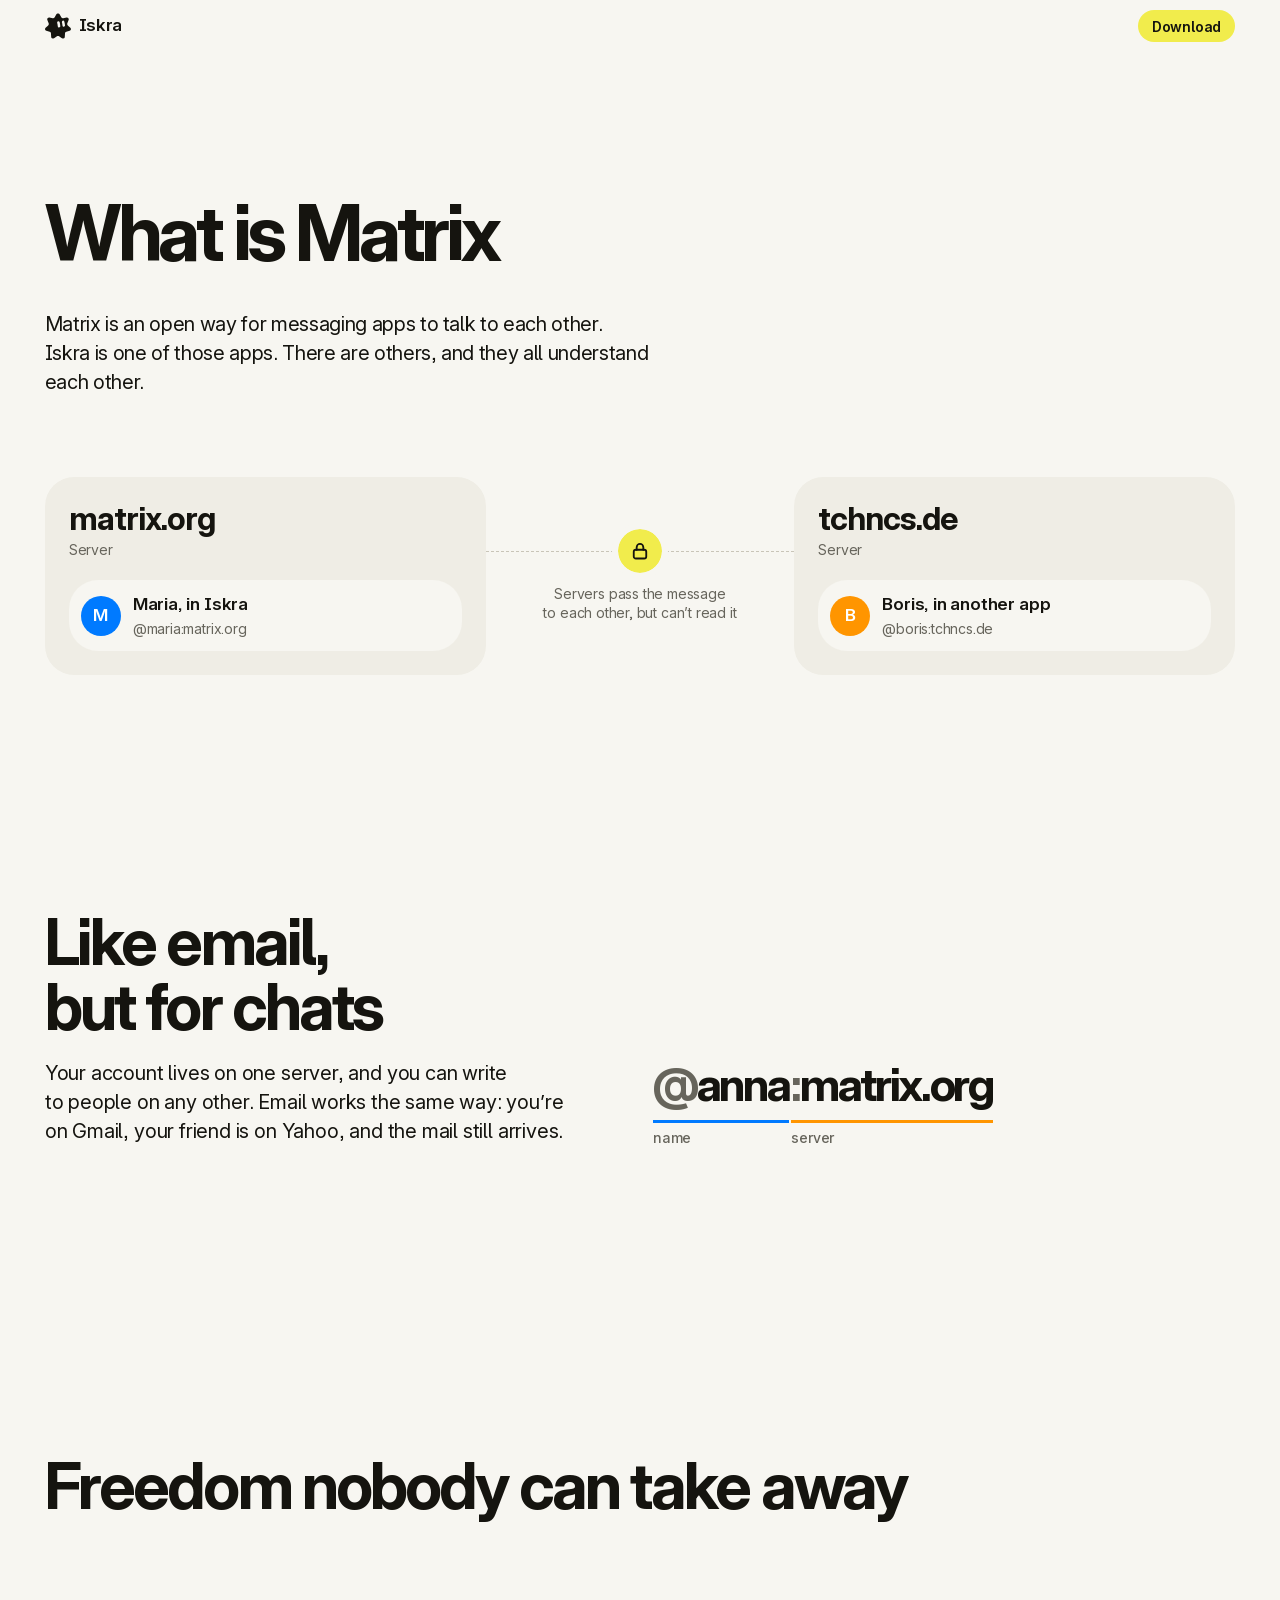
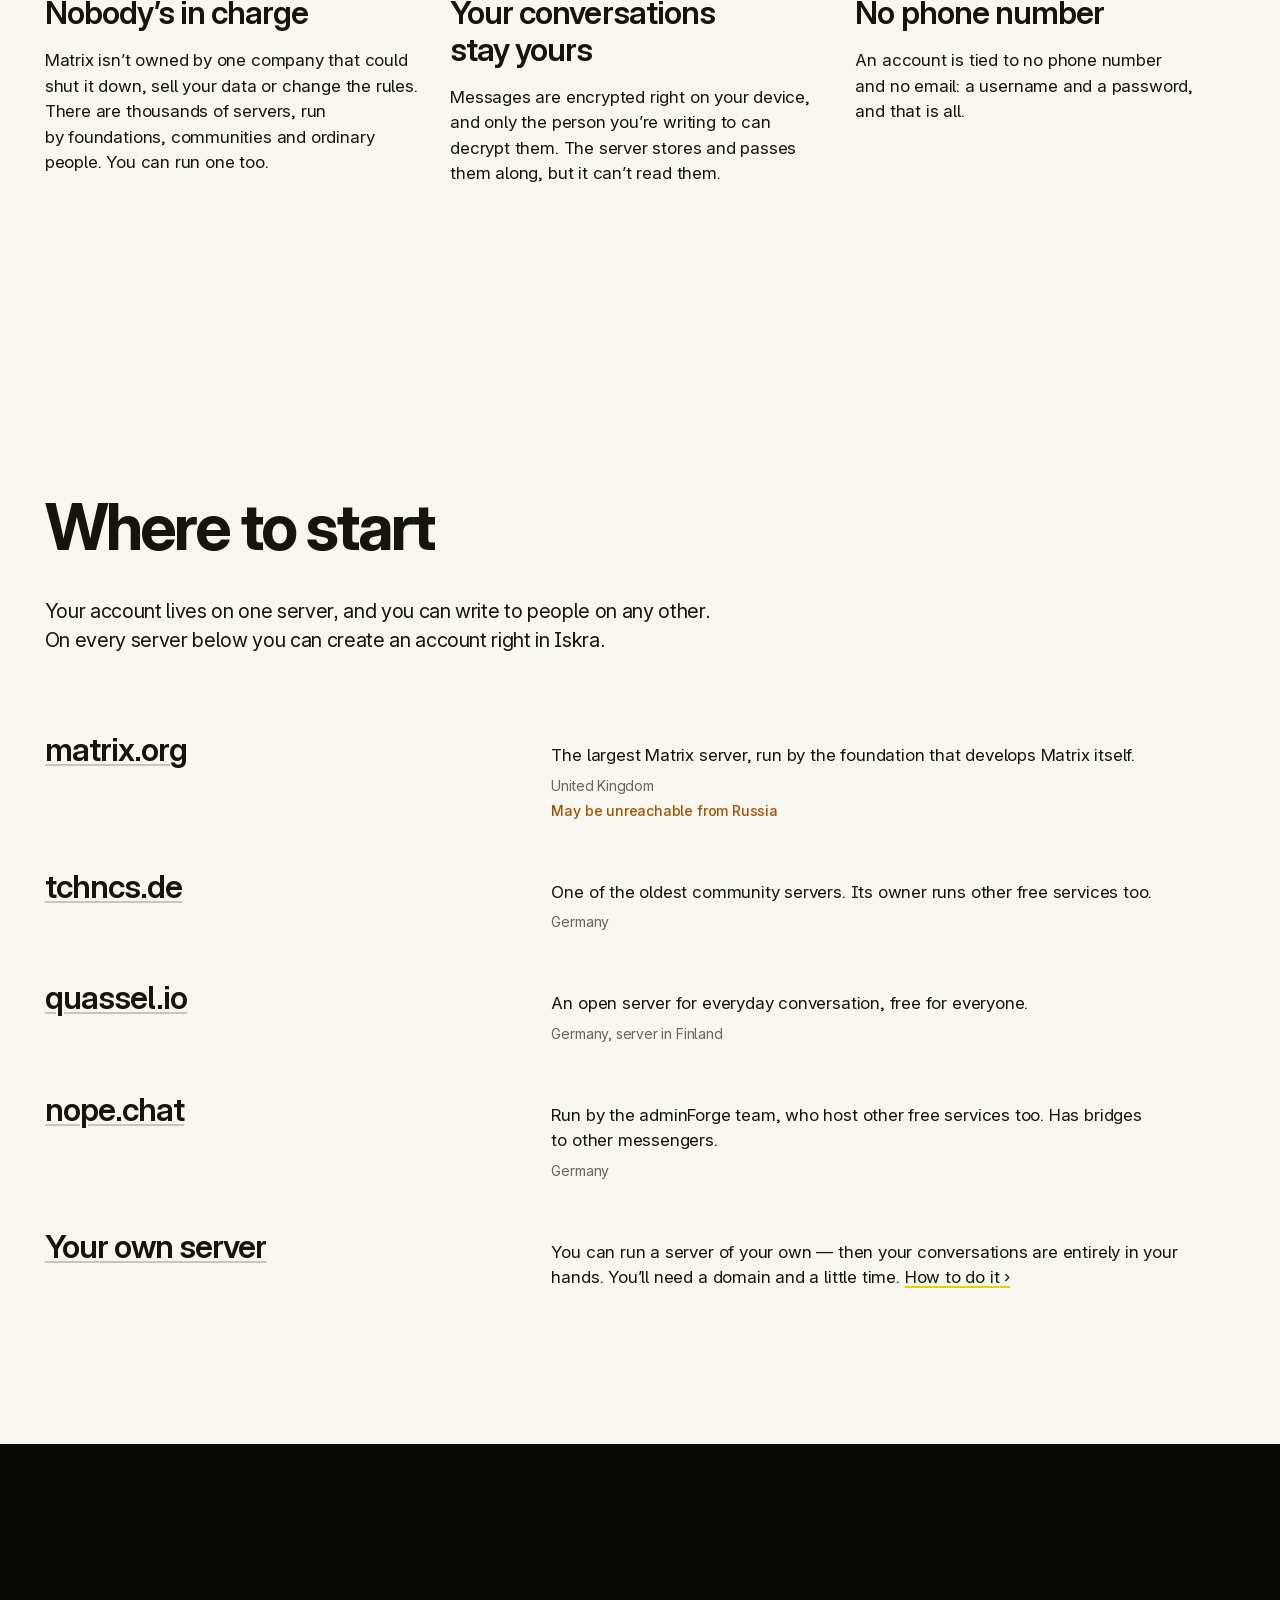
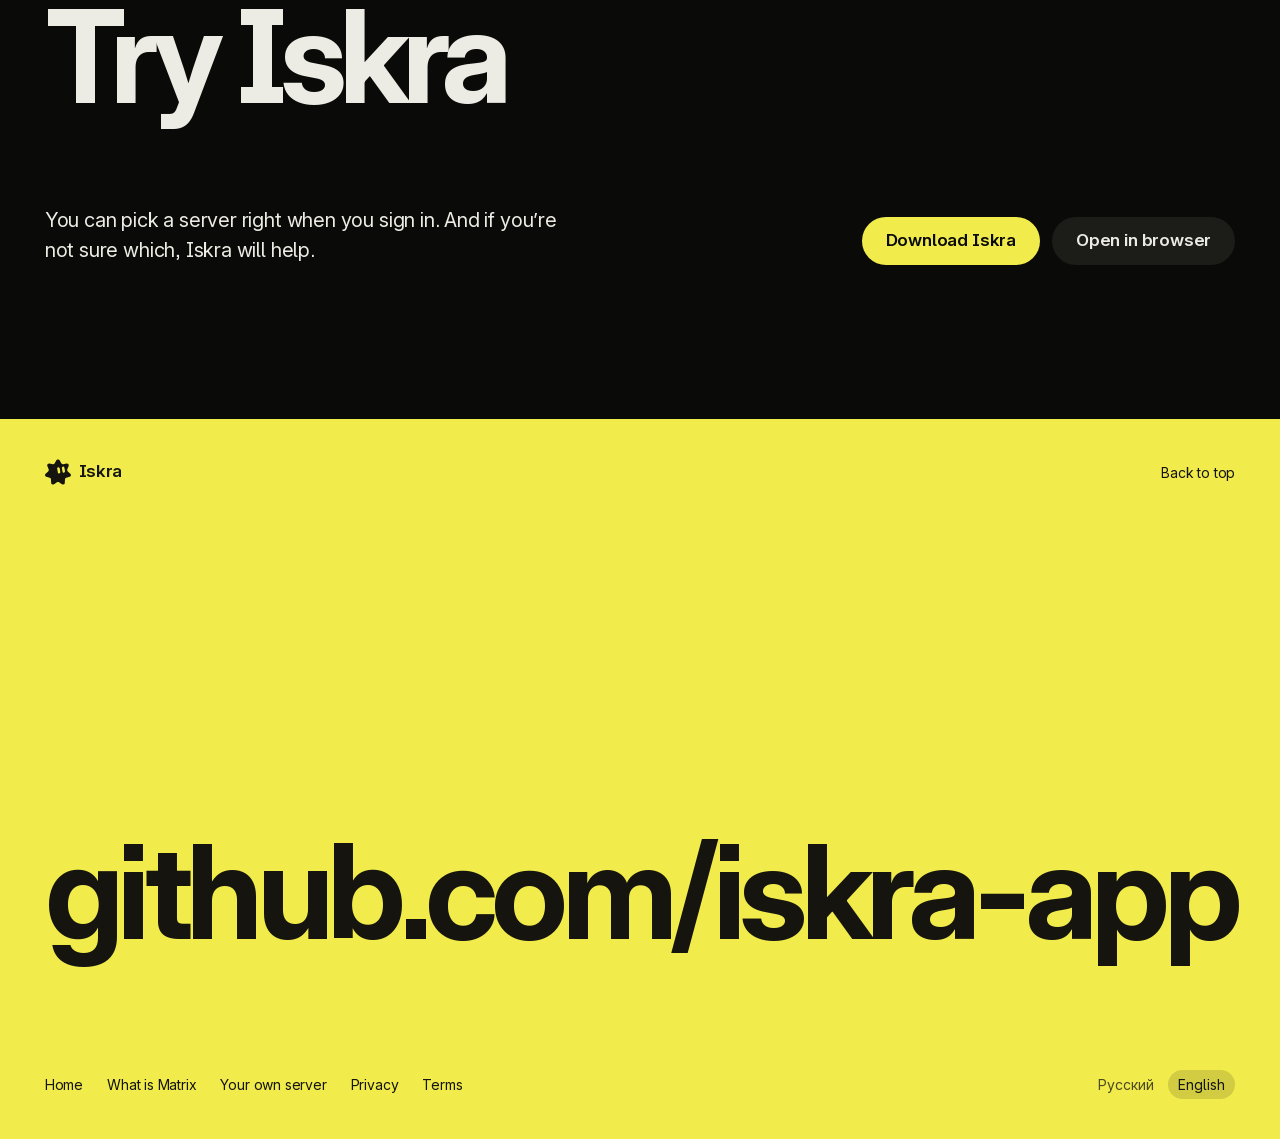
==== commit 59737e84: "Редизайн сайта: крупный набор, живой чат, жёлтая искра в обеих темах Главная: «[иконка] Iskra. Пиши " ====
--- a/matrix.html
+++ b/matrix.html
@@ -43,13 +43,13 @@
   <main>
     <section class="page-hero">
       <div class="wrap">
-        <h1 data-i18n="hero.title">Что такое Matrix</h1>
-        <p data-i18n="hero.intro">Matrix — открытый способ, которым приложения для переписки общаются между собой. Iskra — одно из&nbsp;таких приложений. Есть и&nbsp;другие, и&nbsp;все они друг друга понимают.</p>
+        <h1 data-i18n="hero.title">Что&nbsp;такое Matrix</h1>
+        <p data-i18n="hero.intro">Matrix&nbsp;— открытый способ, которым приложения для&nbsp;переписки общаются между собой. Iskra&nbsp;— одно из&nbsp;таких приложений. Есть и&nbsp;другие, и&nbsp;все&nbsp;они друг друга понимают.</p>
 
         <div class="flow" data-nav-solid role="img" aria-label="Мария с сервера matrix.org пишет Борису с сервера tchncs.de. Сообщение зашифровано." data-i18n-aria="flow.aria">
           <div class="server">
+            <div class="server__name">matrix.org</div>
             <div class="server__label" data-i18n="flow.server">Сервер</div>
-            <div class="server__name">matrix.org</div>
             <div class="person">
               <span class="avatar" style="--c:var(--blue)" data-i18n="flow.maria.initial">М</span>
               <div><b data-i18n="flow.maria">Мария, в&nbsp;Iskra</b><span><code>@maria:matrix.org</code></span></div>
@@ -57,11 +57,11 @@
           </div>
           <div class="connector">
             <span class="lock"><svg class="icon"><use href="assets/sprite.svg#i-lock"/></svg></span>
-            <p data-i18n="flow.caption">Серверы передают сообщение друг другу, но&nbsp;прочитать его не&nbsp;могут</p>
+            <p data-i18n="flow.caption">Серверы передают сообщение друг другу, но&nbsp;прочитать его&nbsp;не&nbsp;могут</p>
           </div>
           <div class="server">
+            <div class="server__name">tchncs.de</div>
             <div class="server__label" data-i18n="flow.server">Сервер</div>
-            <div class="server__name">tchncs.de</div>
             <div class="person">
               <span class="avatar" style="--c:var(--orange)" data-i18n="flow.boris.initial">Б</span>
               <div><b data-i18n="flow.boris">Борис, в&nbsp;другом приложении</b><span><code>@boris:tchncs.de</code></span></div>
@@ -73,10 +73,12 @@
 
     <section class="section" id="email">
       <div class="wrap">
-        <div class="head">
-          <h2 data-i18n="email.title">Как почта, только для чатов</h2>
-          <p data-i18n="email.body">Аккаунт живёт на&nbsp;одном сервере, а&nbsp;писать можно людям с&nbsp;любого другого. С&nbsp;почтой так же: у&nbsp;вас Gmail, у&nbsp;друга Яндекс, а&nbsp;письма всё равно доходят.</p>
-          <div class="address-wrap">
+        <div class="pair">
+          <div class="pair__text">
+            <h2 data-i18n="email.title">Как&nbsp;почта, только для&nbsp;чатов</h2>
+            <p data-i18n="email.body">Аккаунт живёт на&nbsp;одном сервере, а&nbsp;писать можно людям с&nbsp;любого другого. С&nbsp;почтой так&nbsp;же: у&nbsp;вас Gmail, у&nbsp;друга Яндекс, а&nbsp;письма всё&nbsp;равно доходят.</p>
+          </div>
+          <div class="pair__proof">
             <div class="address" aria-label="@anna:matrix.org">
               <span class="address__part" style="--c:var(--blue)"><span><span class="at">@</span>anna</span><small data-i18n="email.name">имя</small></span>
               <span class="address__part" style="--c:var(--orange)"><span><span class="at">:</span>matrix.org</span><small data-i18n="email.server">сервер</small></span>
@@ -91,23 +93,20 @@
         <div class="head">
           <h2 data-i18n="why.title">Свобода, которую не&nbsp;отнять</h2>
         </div>
-        <div class="cards">
-          <article class="card">
-            <span class="tile" style="--c:var(--green)"><svg class="icon"><use href="assets/sprite.svg#i-globe"/></svg></span>
+        <ul class="points">
+          <li>
             <h3 data-i18n="nobody.title">Здесь никто не&nbsp;главный</h3>
-            <p data-i18n="nobody.body">Matrix не&nbsp;принадлежит одной компании, которая может закрыть сервис, продать ваши данные или поменять правила. Серверов тысячи, и&nbsp;держат их&nbsp;фонды, сообщества и&nbsp;обычные люди. Можно поднять и&nbsp;свой.</p>
-          </article>
-          <article class="card">
-            <span class="tile" style="--c:var(--orange)"><svg class="icon"><use href="assets/sprite.svg#i-lock"/></svg></span>
+            <p data-i18n="nobody.body">Matrix не&nbsp;принадлежит одной компании, которая может закрыть сервис, продать ваши данные или&nbsp;поменять правила. Серверов тысячи, и&nbsp;держат их&nbsp;фонды, сообщества и&nbsp;обычные люди. Можно поднять и&nbsp;свой.</p>
+          </li>
+          <li>
             <h3 data-i18n="private.title">Переписка остаётся вашей</h3>
             <p data-i18n="private.body">Сообщения шифруются прямо на&nbsp;вашем устройстве, а&nbsp;расшифровать их&nbsp;может только собеседник. Сервер их&nbsp;хранит и&nbsp;пересылает, но&nbsp;прочитать не&nbsp;может.</p>
-          </article>
-          <article class="card">
-            <span class="tile" style="--c:var(--violet)"><svg class="icon"><use href="assets/sprite.svg#i-users"/></svg></span>
-            <h3 data-i18n="anon.title">Без номера телефона</h3>
+          </li>
+          <li>
+            <h3 data-i18n="anon.title">Без&nbsp;номера телефона</h3>
             <p data-i18n="anon.body">Аккаунт не&nbsp;привязан ни&nbsp;к&nbsp;телефону, ни&nbsp;к&nbsp;почте: только имя пользователя и&nbsp;пароль.</p>
-          </article>
-        </div>
+          </li>
+        </ul>
       </div>
     </section>
 
@@ -120,7 +119,7 @@
         <ul class="rules">
           <li>
             <h3><a href="https://matrix.org">matrix.org</a></h3>
-            <p><span data-i18n="servers.matrixOrg">Самый большой сервер Matrix. Его держит фонд, который развивает сам Matrix.</span>
+            <p><span data-i18n="servers.matrixOrg">Самый большой сервер Matrix. Его&nbsp;держит фонд, который развивает сам Matrix.</span>
               <span class="server-where" data-i18n="servers.matrixOrgWhere">Великобритания</span>
               <span class="server-warn" data-i18n="servers.matrixOrgBlocked">Из&nbsp;России может быть недоступен</span></p>
           </li>
@@ -131,7 +130,7 @@
           </li>
           <li>
             <h3><a href="https://quassel.io">quassel.io</a></h3>
-            <p><span data-i18n="servers.quassel">Открытый сервер для повседневного общения, бесплатный для всех.</span>
+            <p><span data-i18n="servers.quassel">Открытый сервер для&nbsp;повседневного общения, бесплатный для&nbsp;всех.</span>
               <span class="server-where" data-i18n="servers.quasselWhere">Германия, сервер в&nbsp;Финляндии</span></p>
           </li>
           <li>
@@ -141,38 +140,45 @@
           </li>
           <li>
             <h3><a href="server" data-i18n="servers.ownTitle">Свой сервер</a></h3>
-            <p><span data-i18n="servers.ownAbout">Можно поднять собственный сервер — тогда переписка будет полностью в&nbsp;ваших руках. Понадобятся свой домен и&nbsp;немного времени.</span> <a class="more" href="server" data-i18n="servers.ownHow">Как это сделать</a></p>
+            <p><span data-i18n="servers.ownAbout">Можно поднять собственный сервер&nbsp;— тогда переписка будет полностью в&nbsp;ваших руках. Понадобятся свой домен и&nbsp;немного времени.</span> <a class="more" href="server" data-i18n="servers.ownHow">Как&nbsp;это&nbsp;сделать</a></p>
           </li>
         </ul>
       </div>
     </section>
 
-    <section class="section download cta">
-      <div class="wrap">
-        <h2 data-i18n="cta.title">Попробуйте Iskra</h2>
-        <p data-i18n="cta.p">Сервер можно выбрать прямо при входе. А&nbsp;если не&nbsp;знаете какой, Iskra подскажет.</p>
-        <div class="hero__cta">
+    <section class="section invert cta">
+      <div class="wrap">
+        <h2 class="display" data-i18n="cta.title">Попробуйте Iskra</h2>
+        <div class="download__foot">
+          <p data-i18n="cta.p">Сервер можно выбрать прямо при&nbsp;входе. А&nbsp;если не&nbsp;знаете какой, Iskra подскажет.</p>
+          <div class="cta__buttons">
           <a class="button button--primary" href="./#download" data-i18n="cta.download">Скачать Iskra</a>
           <a class="button button--plain" href="https://web.iskra.wtf" target="_blank" rel="noopener" data-i18n="cta.web">Открыть в&nbsp;браузере</a>
         </div>
+        </div>
       </div>
     </section>
   </main>
 
-  <footer>
+  <footer class="footer">
     <div class="wrap">
-      <p>Iskra App</p>
-      <nav aria-label="Ссылки" data-i18n-aria="footer.links">
-        <a href="./" data-i18n="footer.home">Главная</a>
-        <a href="matrix" data-i18n="footer.matrix">Что такое Matrix</a>
-        <a href="server" data-i18n="footer.server">Свой сервер</a>
-        <a href="https://github.com/iskra-app">GitHub</a>
-        <a href="privacy" data-i18n="footer.privacy">Конфиденциальность</a>
-        <a href="terms" data-i18n="footer.terms">Условия</a>
-      </nav>
-      <div class="lang" role="group" aria-label="Язык / Language">
-        <button type="button" data-lang="ru" lang="ru">Русский</button>
-        <button type="button" data-lang="en" lang="en">English</button>
+      <div class="footer__top">
+        <a class="brand" href="./"><svg viewBox="0 0 747 731" aria-hidden="true"><use href="assets/sprite.svg#spark"/></svg>Iskra</a>
+        <a href="#" data-i18n="footer.top">Наверх</a>
+      </div>
+      <a class="footer__big" href="https://github.com/iskra-app">github.com/iskra-app</a>
+      <div class="footer__meta">
+        <nav aria-label="Ссылки" data-i18n-aria="footer.links">
+          <a href="./" data-i18n="footer.home">Главная</a>
+          <a href="matrix" data-i18n="footer.matrix">Что&nbsp;такое Matrix</a>
+          <a href="server" data-i18n="footer.server">Свой сервер</a>
+          <a href="privacy" data-i18n="footer.privacy">Конфиденциальность</a>
+          <a href="terms" data-i18n="footer.terms">Условия</a>
+        </nav>
+        <div class="lang" role="group" aria-label="Язык / Language">
+          <button type="button" data-lang="ru" lang="ru">Русский</button>
+          <button type="button" data-lang="en" lang="en">English</button>
+        </div>
       </div>
     </div>
   </footer>
@@ -182,45 +188,45 @@
     // Тексты — с экрана «Что такое Matrix» и «Выбор сервера» в приложении (Localizable.strings).
     Site.init({
       en: {
-        'meta.title': 'What is Matrix — Iskra',
-        'meta.description': 'Matrix is an open way for messaging apps to talk to each other. Like email, but for chats: nobody’s in charge, and your conversations stay yours.',
+        'meta.title': 'What is\u00a0Matrix\u00a0— Iskra',
+        'meta.description': 'Matrix is\u00a0an\u00a0open way for\u00a0messaging apps to\u00a0talk to\u00a0each other. Like email, but\u00a0for\u00a0chats: nobody’s in\u00a0charge, and\u00a0your conversations stay yours.',
         'nav.download': 'Download',
         'hero.title': 'What is&nbsp;Matrix',
-        'hero.intro': 'Matrix is&nbsp;an&nbsp;open way for messaging apps to&nbsp;talk to&nbsp;each other. Iskra is&nbsp;one of&nbsp;those apps. There are others, and they all understand each other.',
-        'flow.aria': 'Maria on matrix.org writes to Boris on tchncs.de. The message is encrypted.',
+        'hero.intro': 'Matrix is&nbsp;an&nbsp;open way for&nbsp;messaging apps to&nbsp;talk to&nbsp;each other. Iskra is&nbsp;one of&nbsp;those apps. There are others, and&nbsp;they all understand each other.',
+        'flow.aria': 'Maria on\u00a0matrix.org writes to\u00a0Boris on\u00a0tchncs.de. The\u00a0message is\u00a0encrypted.',
         'flow.server': 'Server',
         'flow.maria.initial': 'M',
         'flow.maria': 'Maria, in&nbsp;Iskra',
         'flow.boris.initial': 'B',
         'flow.boris': 'Boris, in&nbsp;another app',
-        'flow.caption': 'Servers pass the message to&nbsp;each other, but can’t read it',
-        'email.title': 'Like email, but for chats',
-        'email.body': 'Your account lives on&nbsp;one server, and you can write to&nbsp;people on&nbsp;any other. Email works the same way: you’re on&nbsp;Gmail, your friend is&nbsp;on&nbsp;Yahoo, and the mail still arrives.',
+        'flow.caption': 'Servers pass the&nbsp;message to&nbsp;each other, but&nbsp;can’t read it',
+        'email.title': 'Like email, but&nbsp;for&nbsp;chats',
+        'email.body': 'Your account lives on&nbsp;one server, and&nbsp;you&nbsp;can write to&nbsp;people on&nbsp;any&nbsp;other. Email works the&nbsp;same way: you’re on&nbsp;Gmail, your friend is&nbsp;on&nbsp;Yahoo, and&nbsp;the&nbsp;mail still arrives.',
         'email.name': 'name',
         'email.server': 'server',
         'why.title': 'Freedom nobody can take away',
         'nobody.title': 'Nobody’s in&nbsp;charge',
-        'nobody.body': 'Matrix isn’t owned by&nbsp;one company that could shut it&nbsp;down, sell your data or&nbsp;change the rules. There are thousands of&nbsp;servers, run by&nbsp;foundations, communities and ordinary people. You can run one too.',
+        'nobody.body': 'Matrix isn’t owned by&nbsp;one company that could shut it&nbsp;down, sell your data or&nbsp;change the&nbsp;rules. There are thousands of&nbsp;servers, run by&nbsp;foundations, communities and&nbsp;ordinary people. You&nbsp;can run one too.',
         'private.title': 'Your conversations stay yours',
-        'private.body': 'Messages are encrypted right on&nbsp;your device, and only the person you’re writing to&nbsp;can decrypt them. The server stores and passes them along, but it&nbsp;can’t read them.',
+        'private.body': 'Messages are encrypted right on&nbsp;your device, and&nbsp;only the&nbsp;person you’re writing to&nbsp;can decrypt them. The&nbsp;server stores and&nbsp;passes them along, but&nbsp;it&nbsp;can’t read them.',
         'anon.title': 'No&nbsp;phone number',
-        'anon.body': 'An&nbsp;account is&nbsp;tied to&nbsp;no&nbsp;phone number and no&nbsp;email: a&nbsp;username and a&nbsp;password, and that is&nbsp;all.',
+        'anon.body': 'An&nbsp;account is&nbsp;tied to&nbsp;no&nbsp;phone number and&nbsp;no&nbsp;email: a&nbsp;username and&nbsp;a&nbsp;password, and&nbsp;that is&nbsp;all.',
         'servers.title': 'Where to&nbsp;start',
-        'servers.intro': 'Your account lives on&nbsp;one server, and you can write to&nbsp;people on&nbsp;any other. On&nbsp;every server below you can create an&nbsp;account right in&nbsp;Iskra.',
-        'servers.matrixOrg': 'The largest Matrix server, run by&nbsp;the foundation that develops Matrix itself.',
+        'servers.intro': 'Your account lives on&nbsp;one server, and&nbsp;you&nbsp;can write to&nbsp;people on&nbsp;any&nbsp;other. On&nbsp;every server below you&nbsp;can create an&nbsp;account right in&nbsp;Iskra.',
+        'servers.matrixOrg': 'The&nbsp;largest Matrix server, run by&nbsp;the&nbsp;foundation that develops Matrix itself.',
         'servers.matrixOrgWhere': 'United Kingdom',
         'servers.matrixOrgBlocked': 'May be&nbsp;unreachable from Russia',
-        'servers.tchncs': 'One of&nbsp;the oldest community servers. Its owner runs other free services too.',
+        'servers.tchncs': 'One of&nbsp;the&nbsp;oldest community servers. Its&nbsp;owner runs other free services too.',
         'servers.tchncsWhere': 'Germany',
-        'servers.quassel': 'An&nbsp;open server for everyday conversation, free for everyone.',
+        'servers.quassel': 'An&nbsp;open server for&nbsp;everyday conversation, free for&nbsp;everyone.',
         'servers.quasselWhere': 'Germany, server in&nbsp;Finland',
-        'servers.nopeChat': 'Run by&nbsp;the adminForge team, who host other free services too. Has bridges to&nbsp;other messengers.',
+        'servers.nopeChat': 'Run by&nbsp;the&nbsp;adminForge team, who host other free services too. Has bridges to&nbsp;other messengers.',
         'servers.nopeChatWhere': 'Germany',
         'servers.ownTitle': 'Your own server',
-        'servers.ownAbout': 'You can run a&nbsp;server of&nbsp;your own — then your conversations are entirely in&nbsp;your hands. You’ll need a&nbsp;domain and a&nbsp;little time.',
+        'servers.ownAbout': 'You&nbsp;can run a&nbsp;server of&nbsp;your own&nbsp;— then your conversations are entirely in&nbsp;your hands. You’ll need a&nbsp;domain and&nbsp;a&nbsp;little time.',
         'servers.ownHow': 'How to&nbsp;do&nbsp;it',
         'cta.title': 'Try Iskra',
-        'cta.p': 'You can pick a&nbsp;server right when you sign in. And if&nbsp;you’re not sure which, Iskra will help.',
+        'cta.p': 'You&nbsp;can pick a&nbsp;server right when you&nbsp;sign in. And&nbsp;if&nbsp;you’re not&nbsp;sure which, Iskra will help.',
         'cta.download': 'Download Iskra',
         'cta.web': 'Open in&nbsp;browser',
         'footer.links': 'Links',
--- a/assets/site.css
+++ b/assets/site.css
@@ -1,5 +1,5 @@
-/* Свой облик: тёмная основа, тонкие линии вместо заливок и одна «искра» — жёлтый из иконки.
-   Шрифты, кегли и сетка — прежние. Семь цветов AccentTheme остаются для плашек и аватаров. */
+/* Свой облик: спокойная основа, одна «искра» — жёлтый из иконки — и крупный набор.
+   Поверхности разделяются тоном, а не линиями. Семь цветов AccentTheme — для чата и аватаров. */
 :root {
   color-scheme: light;
   --color-background: #f7f6f1;
@@ -14,11 +14,20 @@
   --color-fill: rgb(21 20 15 / 0.05);
   --color-fill-hover: rgb(21 20 15 / 0.09);
 
-  /* Искра: олива и жёлтый из иконки, янтарь — для статуса и предупреждений */
+  /* Искра: жёлтый из иконки в обеих темах, янтарь — для статуса и предупреждений.
+     Жёлтым текстом на светлом фоне не прочитать, поэтому в светлой теме ссылки — цветом
+     текста с жёлтым подчёркиванием, а мелкие акценты (маркеры, искра при наведении) —
+     золотистым, на тон глубже. */
   --ember: #ff9f0a;
-  --accent: #5f6a00;
-  --accent-line: rgb(95 106 0 / 0.3);
-  --on-accent: #fbfaf2;
+  --accent: #f1ec4c;
+  --on-accent: #15140f;
+  --accent-text: var(--color-text);
+  --accent-line: #e8d000;
+  --accent-strong: #d6be00;
+  --link-thickness: 2px;
+  --more-line: #e8d000;
+  --focus: var(--color-text);
+  --warn: #a35400; /* янтарь, читаемый на светлом фоне */
   --glow: rgb(255 159 10 / 0.18);
 
   /* AccentTheme: семь цветов, светлый вариант */
@@ -34,6 +43,18 @@
   --radius-card: 0.625rem;   /* 10 */
   --radius-control: 0.5rem;  /* 8 */
   --radius-circle: 9999px;
+
+  /* Пять ступеней набора: витрина, заголовок, утверждение, вводный, текст; плюс мелкий */
+  --fs-display: clamp(3rem, 10vw, 10rem);
+  --fs-title: clamp(2.25rem, 5vw, 4.5rem);
+  --fs-statement: clamp(1.25rem, 2.5vw, 2.25rem);
+  --fs-lead: 1.25rem;
+  --fs-body: 1.0625rem;
+  --fs-small: 0.875rem;
+
+  --margin: clamp(1.25rem, 3.5vw, 3rem);
+  --gutter: clamp(1rem, 2vw, 2rem);
+  --section: clamp(6rem, 12vw, 10rem);
 
   --font-body: 'Inter', system-ui, -apple-system, 'Segoe UI', Roboto, 'Helvetica Neue', Arial, sans-serif, 'Apple Color Emoji', 'Segoe UI Emoji';
   --ease-out: cubic-bezier(0.2, 0, 0, 1);
@@ -55,8 +76,14 @@
     --color-fill-hover: rgb(236 235 228 / 0.11);
 
     --accent: #f1ec4c;
+    --on-accent: #0a0a08;
+    --accent-text: var(--accent);
     --accent-line: rgb(241 236 76 / 0.3);
-    --on-accent: #0a0a08;
+    --accent-strong: var(--accent);
+    --link-thickness: 1px;
+    --more-line: transparent;
+    --focus: var(--accent);
+    --warn: var(--orange);
     --glow: rgb(252 249 30 / 0.12);
 
     --red: #ff453a;
@@ -77,341 +104,490 @@
   background: var(--color-background);
   color: var(--color-text);
   font-family: var(--font-body);
-  font-size: 1.0625rem;
+  font-size: var(--fs-body);
   line-height: 1.5;
   letter-spacing: -0.011em;
-  font-feature-settings: "zero", "ss01", "ss02", "ss07";
+  font-feature-settings: "zero", "ss02", "ss07";
   -webkit-font-smoothing: antialiased;
   -webkit-tap-highlight-color: transparent;
 }
 ::selection { background: var(--accent); color: var(--on-accent); }
 a {
-  color: var(--accent);
+  color: var(--accent-text);
   text-decoration: underline; text-decoration-color: var(--accent-line);
-  text-decoration-thickness: 1px; text-underline-offset: 3px;
-  transition: text-decoration-color 200ms var(--ease-out);
+  text-decoration-thickness: var(--link-thickness); text-underline-offset: 3px;
+  transition: text-decoration-color 200ms var(--ease-out), color 200ms var(--ease-out);
 }
 a:hover { text-decoration-color: currentColor; }
 img, svg { display: block; }
-h1, h2, h3, p, ul { margin: 0; }
+h1, h2, h3, p, ul, ol, dl, dd, figure { margin: 0; }
 :focus { outline: none; }
-:focus-visible { outline: 2px solid var(--accent); outline-offset: 2px; border-radius: 6px; }
-.wrap { max-width: 68rem; margin: 0 auto; padding: 0 1.5rem; }
+:focus-visible { outline: 2px solid var(--focus); outline-offset: 2px; border-radius: 6px; }
+.wrap { max-width: 88rem; margin: 0 auto; padding: 0 var(--margin); }
 .icon { width: 24px; height: 24px; fill: none; stroke: currentColor; stroke-width: 1.7; stroke-linecap: round; stroke-linejoin: round; flex: none; }
+.title { font-size: var(--fs-title); line-height: 1.02; font-weight: 700; letter-spacing: -0.045em; text-wrap: balance; }
+.display { font-size: var(--fs-display); line-height: 0.92; font-weight: 700; letter-spacing: -0.055em; }
+.statement { font-size: var(--fs-statement); line-height: 1.22; font-weight: 500; letter-spacing: -0.03em; }
+.lead { font-size: var(--fs-lead); line-height: 1.45; letter-spacing: -0.017em; }
 
 /* ── Кнопки — как PrimaryButton / PlainButton в iskra-web ── */
 .button {
   display: inline-flex; align-items: center; justify-content: center; gap: 0.5rem;
   min-height: 3rem; padding: 0 1.5rem;
   border-radius: var(--radius-circle);
-  font-weight: 600; font-size: 1.0625rem; white-space: nowrap;
+  font-weight: 600; font-size: var(--fs-body); white-space: nowrap;
   text-decoration: none;
-  transition: background-color 200ms var(--ease-out), filter 200ms var(--ease-out), transform 120ms var(--ease-out);
+  transition: background-color 200ms var(--ease-out), filter 200ms var(--ease-out), transform 160ms var(--ease-out);
 }
 .button:active { transform: scale(0.97); }
 .button--primary { background: var(--accent); color: var(--on-accent); }
 .button--primary:hover { filter: brightness(1.08); }
 .button--plain { background: var(--color-fill); color: var(--color-text); }
 .button--plain:hover { background: var(--color-fill-hover); }
-.button--small { min-height: 2rem; padding: 0 0.875rem; font-size: 0.8125rem; }
+.button--small { min-height: 2rem; padding: 0 0.875rem; font-size: var(--fs-small); }
+.button--large { min-height: 3.5rem; padding: 0 1.875rem; }
 .button svg.logo { width: 1.05em; height: 1.05em; fill: currentColor; margin-top: -0.12em; }
 .button .icon { width: 1.2em; height: 1.2em; }
-.more { text-decoration: none; }
+.more { text-decoration-color: var(--more-line); }
 .more:hover { text-decoration: underline; text-decoration-color: currentColor; }
 .more::after { content: " ›"; }
 
-/* ── Навигация: без стекла — ровный фон и линия снизу ── */
+/* ── Навигация: знак и одно действие. Фон появляется у первого раздела ── */
 .nav {
   position: sticky; top: 0; z-index: 20;
   background: transparent;
-  border-bottom: 1px solid transparent;
-  transition: background-color 300ms var(--ease-out), border-color 300ms var(--ease-out);
-}
-.nav.is-solid { background: var(--color-glass); border-bottom-color: var(--color-separator); }
-.nav .wrap { display: flex; align-items: center; gap: 2rem; height: calc(var(--nav-height) - 1px); }
+  transition: background-color 300ms var(--ease-out);
+}
+.nav.is-solid { background: var(--color-glass); }
+.nav .wrap { display: flex; align-items: center; gap: 2rem; height: var(--nav-height); }
 .brand { display: flex; align-items: center; gap: 0.5rem; color: var(--color-text); font-weight: 600; letter-spacing: -0.02em; text-decoration: none; }
-.brand svg { width: 1.625rem; height: 1.625rem; fill: currentColor; transition: color 300ms var(--ease-out), filter 300ms var(--ease-out); }
-.brand:hover svg { color: var(--accent); filter: drop-shadow(0 0 0.5rem var(--glow)); }
+.brand svg { width: 1.625rem; height: 1.625rem; fill: currentColor; transition: color 300ms var(--ease-out); }
+.brand:hover svg { color: var(--accent-strong); }
 .nav .button { margin-left: auto; }
 
-/* ── Первый экран: тёплое свечение за иконкой ── */
+/* ── Первый экран: фраза во всю ширину, иконка стоит в ней вместо слова ── */
 .hero {
-  position: relative; isolation: isolate;
   min-height: calc(100vh - var(--nav-height));
   min-height: calc(100svh - var(--nav-height));
-  display: flex; flex-direction: column; align-items: center; justify-content: center;
-  text-align: center;
-  padding: 1.75rem 1.5rem;
-}
+  display: flex; flex-direction: column; justify-content: center;
+  padding: clamp(2rem, 6vh, 4rem) 0 clamp(2.5rem, 8vh, 5rem);
+}
+/* Во флекс-колонке .wrap с margin: auto сжимается по содержимому — растягиваем, иначе
+   любое изменение ширины текста сдвигает весь экран. */
+.hero > .wrap { width: 100%; }
+.hero__title {
+  font-size: var(--fs-display); font-weight: 700; letter-spacing: -0.055em; line-height: 0.95;
+}
+.hero__title:lang(en) { font-size: clamp(2.5rem, 8.4vw, 8.5rem); }
+.hero__line { display: inline-block; }
 .appicon {
-  position: relative;
-  width: min(15rem, 27vh, 56vw); aspect-ratio: 1;
-  margin: 0 auto;
-}
-.appicon::before {
-  content: ""; position: absolute; inset: -35%; z-index: -1;
-  background: radial-gradient(closest-side, var(--glow), transparent);
-}
+  position: relative; display: inline-block;
+  width: 0.86em; height: 0.86em; margin-right: 0.1em; vertical-align: -0.06em;
+  border-radius: 0.2em;
+}
+/* Пока картинка иконки грузится, первый экран ждёт (класс снимает скрипт главной),
+   потом всё появляется сразу, без подъёма; движется только шифр в подзаголовке и описании. */
+.hero.is-waiting .hero__line, .hero.is-waiting .hero__sub, .hero.is-waiting .hero__foot { opacity: 0; }
 .appicon img {
   position: absolute; inset: 0; width: 100%; height: 100%;
   opacity: 0;
-  transform: scale(0.96);
-  transition: opacity 900ms var(--ease-out), transform 900ms var(--ease-out);
-  filter: drop-shadow(0 1rem 2rem rgb(0 0 0 / 0.22));
-}
-.appicon img.is-on { opacity: 1; transform: none; }
-@media (prefers-reduced-motion: reduce) { .appicon img { transition: none; transform: none; } }
-.hero h1 {
-  margin-top: clamp(1rem, 3.5vh, 2.25rem);
-  font-size: clamp(3rem, min(8vw, 9vh), 5.5rem);
-  font-weight: 700; letter-spacing: -0.045em; line-height: 1;
-}
-.hero__sub {
-  margin-top: 1rem; max-width: 30rem;
-  font-size: clamp(1.3125rem, 2.4vw, 1.75rem); line-height: 1.25; font-weight: 600; letter-spacing: -0.025em;
-  text-wrap: balance;
-}
-.hero__body { margin-top: 0.875rem; max-width: 30rem; color: var(--color-text-secondary); text-wrap: balance; }
-.hero__cta { display: flex; flex-wrap: wrap; justify-content: center; gap: 0.75rem; margin-top: clamp(1.25rem, 3.5vh, 2rem); }
-
-/* ── Разделы: швейцарская сетка в 12 колонок ── */
-.section { padding: clamp(5rem, 11vw, 8rem) 0; }
-/* Линия под первым экраном — у второго раздела, чтобы она начиналась сразу за краем окна. */
-.hero + .section, .section + .section { border-top: 1px solid var(--color-separator); }
-.head { display: grid; grid-template-columns: repeat(12, 1fr); gap: 0 1.5rem; margin-bottom: clamp(2.5rem, 6vw, 4rem); }
-.head h2 { grid-column: 4 / 13; font-size: clamp(2.125rem, 5vw, 3.5rem); line-height: 1.07; font-weight: 700; letter-spacing: -0.04em; text-wrap: balance; }
-.head p { grid-column: 4 / 11; margin-top: 1.125rem; color: var(--color-text-secondary); font-size: 1.1875rem; line-height: 1.45; }
+  transition: opacity 700ms var(--ease-out);
+}
+.appicon img.is-on { opacity: 1; }
+.hero__sub { display: inline-block; }
+.hero__foot {
+  display: grid; grid-template-columns: repeat(12, 1fr); gap: 1.5rem var(--gutter); align-items: end;
+  margin-top: clamp(2rem, 5vh, 3rem);
+}
+.hero__body { grid-column: 1 / 7; font-size: var(--fs-lead); line-height: 1.45; letter-spacing: -0.017em; max-width: 36rem; text-wrap: pretty; }
+.hero__cta { grid-column: 7 / 13; justify-self: end; display: flex; flex-wrap: wrap; gap: 0.75rem; }
+@media (max-width: 860px) {
+  .hero__foot { display: block; }
+  .hero__cta { margin-top: 1.5rem; }
+}
+@keyframes rise { from { opacity: 0; transform: translateY(0.4em); } }
+/* Заголовки и подзаголовки поднимаются ещё и из лёгкого размытия */
+@keyframes rise-blur { from { opacity: 0; transform: translateY(0.4em); filter: blur(8px); } }
+
+/* ── Разделы ── */
+.section { padding: var(--section) 0; }
+.section--tone { background: var(--color-surface); }
+.head { display: grid; grid-template-columns: repeat(12, 1fr); gap: 0 var(--gutter); margin-bottom: clamp(2.5rem, 6vw, 4rem); }
+.head h2 { grid-column: 4 / 13; font-size: var(--fs-title); line-height: 1.04; font-weight: 700; letter-spacing: -0.045em; text-wrap: balance; }
+.head p { grid-column: 4 / 11; margin-top: 1.125rem; font-size: var(--fs-lead); line-height: 1.45; }
 @media (max-width: 760px) { .head { display: block; } }
 
-/* ── Возможности: контурные карточки, плашка — цвет на тонированном фоне ── */
-.cards { display: grid; grid-template-columns: repeat(auto-fill, minmax(15rem, 1fr)); gap: 1rem; }
-.card {
-  background: var(--color-raised);
-  border: 1px solid var(--color-separator);
-  border-radius: var(--radius-bubble);
-  padding: 1.75rem 1.625rem 1.875rem;
-  min-height: 17.5rem;
-  display: flex; flex-direction: column;
-  transition: border-color 300ms var(--ease-out);
-}
-.card:hover { border-color: var(--color-line-strong); }
-.tile {
-  width: 2.75rem; height: 2.75rem; border-radius: var(--radius-control);
-  background: color-mix(in srgb, var(--c) 14%, transparent);
-  box-shadow: inset 0 0 0 1px color-mix(in srgb, var(--c) 32%, transparent);
-  color: var(--c);
-  display: grid; place-items: center;
-}
-.tile .icon { stroke-width: 2; }
-.card h3 { margin-top: auto; padding-top: 2.5rem; font-size: 1.3125rem; line-height: 1.2; font-weight: 600; letter-spacing: -0.02em; text-wrap: balance; }
-.card p { margin-top: 0.625rem; font-size: 0.96875rem; line-height: 1.47; color: var(--color-text-secondary); }
-.swatches { display: flex; gap: 0.375rem; }
-.swatches i { flex: 0 1 1.375rem; min-width: 0; aspect-ratio: 1; border-radius: 50%; background: var(--c); box-shadow: inset 0 0 0 1px var(--color-separator); }
-
-/* ── Приватность ── */
-.rules { list-style: none; padding: 0; border-top: 1px solid var(--color-text); }
-.rules li { display: grid; grid-template-columns: repeat(12, 1fr); gap: 0.375rem 1.5rem; padding: 1.625rem 0 1.75rem; border-bottom: 1px solid var(--color-separator); }
-.rules h3 { grid-column: 4 / 8; font-size: 1.1875rem; font-weight: 600; letter-spacing: -0.02em; line-height: 1.3; }
-.rules p { grid-column: 8 / 13; color: var(--color-text-secondary); font-size: 1rem; }
-@media (max-width: 760px) {
-  .rules li { grid-template-columns: 1fr; }
-  .rules h3, .rules p { grid-column: 1; }
-}
-
-/* ── Открытый код ── */
-.oss { display: grid; grid-template-columns: repeat(12, 1fr); gap: 0 1.5rem; }
-.oss__text { grid-column: 4 / 11; }
-.oss h2 { font-size: clamp(2.125rem, 5vw, 3.5rem); line-height: 1.07; font-weight: 700; letter-spacing: -0.04em; text-wrap: balance; }
-.oss p { margin-top: 1.125rem; color: var(--color-text-secondary); font-size: 1.1875rem; line-height: 1.45; }
-.oss__links { display: flex; flex-wrap: wrap; gap: 0.75rem; margin-top: 2rem; }
-@media (max-width: 760px) { .oss { display: block; } }
-
-/* ── Скачать ── */
-.download { background: var(--color-surface); }
-.download .head { display: block; text-align: center; }
-.download .head p { margin: 1.125rem auto 0; max-width: 32rem; }
-.platforms { display: grid; grid-template-columns: repeat(4, 1fr); gap: 1rem; }
+/* ── Возможности: утверждение с картинками вместо слов, рядом — живой чат ── */
+.split { display: grid; grid-template-columns: repeat(12, 1fr); gap: 3rem var(--gutter); margin-top: clamp(3rem, 6vw, 5rem); align-items: start; }
+.split__text { grid-column: 1 / 8; }
+.split .chat { grid-column: 9 / 13; }
+@media (max-width: 900px) { .split { display: block; } .split .chat { margin-top: 3rem; max-width: 26rem; } }
+.note-line { margin-top: 2rem; font-size: var(--fs-lead); max-width: 34rem; }
+
+/* Семь цветов и моно — пары «цвет и надпись поверх него», как AccentTheme в приложении.
+   Свой пузырь залит цветом; у моно — серый: 16% цвета текста и обычный текст на нём,
+   на тон глубже входящего, а не чёрная плашка. */
+[data-accent="red"] { --c: var(--red); --c-ink: #fff; }
+[data-accent="orange"] { --c: var(--orange); --c-ink: #fff; }
+[data-accent="yellow"] { --c: var(--yellow); --c-ink: #000; }
+[data-accent="green"] { --c: var(--green); --c-ink: #fff; }
+[data-accent="cyan"] { --c: var(--cyan); --c-ink: #fff; }
+[data-accent="blue"] { --c: var(--blue); --c-ink: #fff; }
+[data-accent="violet"] { --c: var(--violet); --c-ink: #fff; }
+[data-accent="mono"] { --c: var(--color-text); --c-ink: var(--color-background); }
+[data-accent] { --bubble-own: var(--c); --on-bubble-own: var(--c-ink); }
+[data-accent="mono"] { --bubble-own: color-mix(in srgb, var(--color-text) 16%, transparent); --on-bubble-own: var(--color-text); }
+:root { --bubble-in: rgb(0 0 0 / 0.08); }
+@media (prefers-color-scheme: dark) { :root { --bubble-in: rgb(255 255 255 / 0.08); } }
+
+/* Вставка в тексте — капсула чуть выше прописных, по центру их высоты (у Inter — 0.727em).
+   inline-block с overflow: hidden берёт базовую линию по нижнему краю, поэтому положение
+   задаётся одним vertical-align и не зависит от того, что лежит внутри. */
+.slot {
+  display: inline-block; overflow: hidden;
+  height: 0.92em; vertical-align: -0.0965em;
+  min-width: 2em; padding: 0 0.34em; margin: 0 0.12em;
+  border-radius: 0.46em; background: var(--bubble-in); color: var(--color-text);
+}
+.slot__in { display: flex; align-items: center; justify-content: center; gap: 0.12em; height: 100%; }
+.slot--bubble {
+  background: var(--bubble-own); color: var(--on-bubble-own);
+  transition: background-color 400ms var(--ease-out), color 400ms var(--ease-out);
+}
+.slot--bubble i { width: 0.15em; aspect-ratio: 1; border-radius: 50%; background: currentColor; animation: typing 1200ms infinite var(--ease-out); }
+.slot--bubble i:nth-child(2) { animation-delay: 150ms; }
+.slot--bubble i:nth-child(3) { animation-delay: 300ms; }
+@keyframes typing { 0%, 60%, 100% { opacity: 0.35; transform: none; } 30% { opacity: 1; transform: translateY(-0.06em); } }
+@media (prefers-reduced-motion: reduce) { .slot--bubble i { animation: none; opacity: 0.7; } }
+.slot--lock .icon { width: 0.5em; height: 0.5em; stroke-width: 2.2; }
+.slot--dots { padding: 0 0.4em; }
+.slot--dots i { width: 0.22em; aspect-ratio: 1; border-radius: 50%; background: var(--c); }
+
+/* Чат — кусок интерфейса приложения, а не картинка. Пузыри — как в Iskra: радиус 24 на всех
+   углах, отступы 12 и 16, так что сообщение в одну строку выходит капсулой. */
+.chat__window { background: var(--color-surface); border-radius: var(--radius-bubble); padding: 1rem 1rem 1.25rem; }
+.chat__head { display: flex; align-items: center; gap: 0.75rem; padding: 0.25rem 0.25rem 1rem; }
+.chat__avatar {
+  width: 2.5rem; height: 2.5rem; border-radius: 50%; display: grid; place-items: center; flex: none;
+  background: var(--c); color: var(--c-ink); font-weight: 600;
+  transition: background-color 400ms var(--ease-out), color 400ms var(--ease-out);
+}
+.chat__who b { display: block; font-weight: 600; line-height: 1.25; }
+.chat__who small { display: flex; align-items: center; gap: 0.3rem; font-size: var(--fs-small); color: var(--color-text-secondary); }
+.chat__who .icon { width: 0.9rem; height: 0.9rem; }
+.chat__log { list-style: none; padding: 0; display: flex; flex-direction: column; gap: 0.25rem; }
+.chat__log li {
+  max-width: 90%; min-width: 2.85rem; padding: 0.75rem 1rem; border-radius: 1.5rem;
+  font-size: 1rem; line-height: 1.35;
+  transition: background-color 400ms var(--ease-out), color 400ms var(--ease-out);
+}
+.chat__log .in { align-self: flex-start; background: var(--bubble-in); }
+.chat__log .out { align-self: flex-end; background: var(--bubble-own); color: var(--on-bubble-own); }
+.chat__log .in + .out, .chat__log .out + .in { margin-top: 0.5rem; }
+.chat figcaption { display: flex; flex-wrap: wrap; align-items: center; gap: 0.75rem 1rem; margin-top: 1.25rem; font-size: var(--fs-small); color: var(--color-text-secondary); }
+.picker { display: flex; flex-wrap: wrap; gap: 0.5rem; }
+.picker button {
+  width: 1.75rem; height: 1.75rem; padding: 0; border: 0; border-radius: 50%; cursor: pointer;
+  background: var(--c);
+  transition: outline-color 200ms var(--ease-out);
+}
+.picker button:active { transform: scale(0.92); }
+.picker button[aria-pressed="true"] { outline: 2px solid var(--color-text); outline-offset: 3px; }
+.picker button:focus-visible { border-radius: 50%; }
+
+.features {
+  list-style: none; padding: 0;
+  display: grid; grid-template-columns: repeat(4, 1fr); gap: 3rem var(--gutter);
+  margin-top: clamp(4rem, 8vw, 7rem);
+}
+@media (max-width: 1000px) { .features { grid-template-columns: repeat(2, 1fr); } }
+@media (max-width: 520px) { .features { grid-template-columns: 1fr; gap: 2rem; } }
+.features h3, .facts h3 { font-size: var(--fs-lead); line-height: 1.25; font-weight: 600; letter-spacing: -0.02em; text-wrap: balance; }
+.features p, .facts p { margin-top: 0.5rem; }
+
+/* ── Приватность: что остаётся у вас — одним предложением, пункт за пунктом подсвечивается ── */
+.privacy__head { display: grid; grid-template-columns: repeat(12, 1fr); gap: 1.25rem var(--gutter); }
+.privacy__head .title { grid-column: 1 / 10; }
+.privacy__head .lead { grid-column: 1 / 7; }
+.litlist { margin-top: clamp(3rem, 6vw, 5rem); max-width: 56rem; color: color-mix(in srgb, var(--color-text) 64%, var(--color-surface)); }
+.litlist__lead { color: var(--color-text); }
+.lit { transition: color 400ms var(--ease-out); }
+.lit.is-lit { color: var(--color-text); }
+.facts {
+  list-style: none; padding: 0;
+  display: grid; grid-template-columns: repeat(3, 1fr); gap: 3rem var(--gutter);
+  margin-top: clamp(3rem, 6vw, 5rem);
+}
+@media (max-width: 900px) { .privacy__head { display: block; } .privacy__head .lead { margin-top: 1.25rem; } .facts { grid-template-columns: repeat(2, 1fr); } }
+@media (max-width: 520px) { .facts { grid-template-columns: 1fr; gap: 2rem; } }
+
+/* ── Открытый код: иконка встаёт в начало абзаца, как буквица ── */
+.oss { display: grid; grid-template-columns: repeat(12, 1fr); gap: 2.5rem var(--gutter); }
+.oss__facts { grid-column: 1 / 4; display: flex; flex-direction: column; gap: 1.25rem; padding-top: 0.75rem; }
+.oss__facts dt { font-size: var(--fs-small); color: var(--color-text-secondary); }
+.oss__facts dd { font-weight: 600; }
+.oss__facts a { color: inherit; }
+.oss__text { grid-column: 4 / 13; }
+.oss__p { margin-top: 2rem; font-size: clamp(1.25rem, 2.1vw, 1.875rem); line-height: 1.25; font-weight: 500; letter-spacing: -0.03em; max-width: 52rem; }
+.oss__links { display: flex; flex-wrap: wrap; gap: 0.75rem; margin-top: 2.5rem; }
+@media (max-width: 900px) {
+  .oss { display: flex; flex-direction: column-reverse; }
+  .oss__facts { flex-direction: row; flex-wrap: wrap; gap: 1rem 2rem; padding-top: 0; }
+}
+
+/* ── Скачать: цвета страницы меняются местами ── */
+.invert {
+  --color-background: #0a0a08; --color-surface: #121210; --color-raised: #161613;
+  --color-text: #ecebe4; --color-text-secondary: #9a988e;
+  --color-fill: rgb(236 235 228 / 0.08); --color-fill-hover: rgb(236 235 228 / 0.14);
+  --accent: #f1ec4c; --accent-line: rgb(241 236 76 / 0.3); --on-accent: #0a0a08;
+  --accent-text: #f1ec4c; --accent-strong: #f1ec4c; --link-thickness: 1px; --more-line: transparent; --focus: #f1ec4c;
+  background: var(--color-background); color: var(--color-text);
+}
+/* В тёмной теме светлое поле слепит — там раздел просто на тон светлее страницы. */
+@media (prefers-color-scheme: dark) {
+  .invert {
+    --color-background: #121210; --color-surface: #161613; --color-raised: #1b1b18;
+    --color-text: #ecebe4; --color-text-secondary: #9a988e;
+    --color-fill: rgb(236 235 228 / 0.06); --color-fill-hover: rgb(236 235 228 / 0.11);
+    --accent: #f1ec4c; --accent-line: rgb(241 236 76 / 0.3); --on-accent: #0a0a08;
+  --accent-text: #f1ec4c; --accent-strong: #f1ec4c; --link-thickness: 1px; --more-line: transparent; --focus: #f1ec4c;
+  }
+}
+.download .display { max-width: 12ch; }
+.platforms { display: grid; grid-template-columns: repeat(4, 1fr); gap: var(--gutter); margin-top: clamp(3rem, 7vw, 6rem); }
 @media (max-width: 900px) { .platforms { grid-template-columns: repeat(2, 1fr); } }
 @media (max-width: 480px) { .platforms { grid-template-columns: 1fr; } }
 .platform {
-  position: relative;
-  background: var(--color-background);
-  border: 1px solid var(--color-separator);
-  border-radius: var(--radius-bubble);
-  padding: 2.25rem 1.5rem 1.75rem;
-  display: flex; flex-direction: column; align-items: center; text-align: center;
-}
-.platform.is-mine { border-color: var(--color-text-secondary); }
-.platform__mine { position: absolute; top: 0.875rem; left: 0; right: 0; font-size: 0.75rem; font-weight: 600; color: var(--accent); }
-.platform > .icon { width: 2.75rem; height: 2.75rem; stroke-width: 1.3; margin: 0.5rem 0 1.125rem; }
-.platform h3 { font-size: 1.3125rem; font-weight: 600; letter-spacing: -0.02em; }
-.platform .req { margin-top: 0.25rem; font-size: 0.875rem; color: var(--color-text-secondary); }
-.platform .act { margin-top: auto; padding-top: 1.5rem; font-size: 0.9375rem; }
+  display: flex; flex-direction: column;
+  padding: 1.5rem; border-radius: var(--radius-bubble);
+  background: var(--color-fill);
+  transition: background-color 250ms var(--ease-out), transform 250ms var(--ease-out);
+}
+.platform:hover { background: var(--color-fill-hover); }
+.platform.is-mine { background: var(--accent); color: var(--on-accent); }
+.platform.is-mine a, .platform.is-mine .soon, .platform.is-mine .req { color: inherit; text-decoration-color: transparent; }
+.platform.is-mine a:hover { text-decoration-color: currentColor; }
+.platform__mine { font-size: var(--fs-small); font-weight: 600; margin-top: 0.25rem; }
+.platform { min-height: 13rem; }
+.platform h3 { font-size: var(--fs-statement); line-height: 1.1; font-weight: 600; letter-spacing: -0.02em; }
+.platform .req { margin-top: 0.25rem; font-size: var(--fs-small); color: var(--color-text-secondary); }
+.platform .act { margin-top: auto; padding-top: 1.5rem; font-size: var(--fs-small); }
 .platform .soon { color: var(--color-text-secondary); }
-
-/* ── Подвал ── */
-footer { background: var(--color-surface); color: var(--color-text-secondary); font-size: 0.75rem; }
-footer .wrap { border-top: 1px solid var(--color-separator); padding-top: 1.25rem; padding-bottom: 2.5rem; display: flex; flex-wrap: wrap; justify-content: space-between; gap: 0.75rem 2rem; }
-footer a { color: var(--color-text-secondary); text-decoration: none; }
-footer a:hover { color: var(--color-text); }
-footer nav { display: flex; flex-wrap: wrap; gap: 0.375rem 1.375rem; }
+.download__foot { display: flex; flex-wrap: wrap; justify-content: space-between; align-items: flex-end; gap: 2rem; margin-top: clamp(3rem, 7vw, 6rem); }
+.download__foot p { font-size: var(--fs-lead); max-width: 34rem; }
+@media (max-width: 640px) {
+  .download__foot .button { width: 100%; }
+  .platform { min-height: 0; }
+  .platform .act { padding-top: 1rem; }
+}
+
+/* ── Подвал: поле цвета искры, адрес проекта — во всю ширину, в одну строку ── */
+.footer { background: var(--accent); color: var(--on-accent); font-size: var(--fs-small); }
+.footer .wrap {
+  container-type: inline-size;
+  min-height: clamp(26rem, 80svh, 52rem);
+  display: flex; flex-direction: column; justify-content: space-between; gap: clamp(4rem, 10vw, 8rem);
+  padding-top: 2.5rem; padding-bottom: 2.5rem;
+}
+.footer a { color: inherit; text-decoration: none; }
+.footer__top { display: flex; justify-content: space-between; align-items: center; gap: 1rem; }
+.footer__top .brand { color: inherit; font-size: var(--fs-body); }
+.footer__top .brand:hover svg { color: inherit; }
+.footer__top > a:last-child:hover, .footer__meta a:hover { text-decoration: underline; text-underline-offset: 3px; }
+.footer__big {
+  align-self: flex-start; white-space: nowrap; margin-top: auto; margin-bottom: -1rem;
+  /* «github.com/iskra-app» занимает 9.04 своего кегля: так строка встаёт ровно во всю ширину */
+  font-size: calc(100cqi / 9.1); font-weight: 700; letter-spacing: -0.05em; line-height: 1;
+  transition: opacity 250ms var(--ease-out);
+}
+.footer__big:hover { opacity: 0.7; }
+.footer__meta { display: flex; flex-wrap: wrap; justify-content: space-between; align-items: center; gap: 1rem 2rem; }
+.footer nav { display: flex; flex-wrap: wrap; gap: 0.375rem 1.5rem; }
 .lang { display: flex; gap: 0.25rem; }
 .lang button {
-  border: 0; background: none; cursor: pointer; font: inherit; color: var(--color-text-secondary);
-  padding: 0.125rem 0.5rem; border-radius: var(--radius-circle);
-}
-.lang button:hover { color: var(--color-text); }
-.lang button[aria-pressed="true"] { background: var(--color-fill); color: var(--color-text); }
-
-/* ══ Страница «Что такое Matrix» ══ */
-.page-hero { text-align: center; padding: clamp(4rem, 10vw, 7rem) 0 clamp(3.5rem, 8vw, 5.5rem); }
-.page-hero h1 { font-size: clamp(2.75rem, 7vw, 4.75rem); font-weight: 700; letter-spacing: -0.045em; line-height: 1.02; }
-.page-hero p { margin: 1.25rem auto 0; max-width: 36rem; font-size: clamp(1.1875rem, 2.2vw, 1.5rem); line-height: 1.4; letter-spacing: -0.02em; color: var(--color-text-secondary); text-wrap: balance; }
-
-/* Схема: два сервера и сообщение между ними */
+  border: 0; background: none; cursor: pointer; font: inherit; color: inherit; opacity: 0.75;
+  padding: 0.25rem 0.625rem; border-radius: var(--radius-circle);
+  transition: opacity 200ms var(--ease-out), background-color 200ms var(--ease-out);
+}
+.lang button:hover { opacity: 1; }
+.lang button[aria-pressed="true"] { opacity: 1; background: color-mix(in srgb, currentColor 14%, transparent); }
+
+/* ══ Подстраницы ══
+   Та же грамматика, что на главной: крупный заголовок от левого поля, утверждение и рядом
+   его доказательство, списки крупным набором вместо карточек, разделение — тоном и воздухом. */
+
+.page-hero { padding: clamp(4rem, 12vw, 9rem) 0 clamp(3rem, 7vw, 5rem); }
+.page-hero h1 {
+  font-size: clamp(2rem, 6vw, 6rem); font-weight: 700; letter-spacing: -0.055em; line-height: 0.98;
+  text-wrap: balance;
+  animation: rise-blur 900ms var(--ease-out) both;
+}
+.page-hero h1 + p {
+  margin-top: clamp(1.5rem, 3vw, 2.5rem); max-width: 40rem;
+  font-size: var(--fs-lead); line-height: 1.45; letter-spacing: -0.017em; text-wrap: pretty;
+  animation: rise-blur 900ms 150ms var(--ease-out) both;
+}
+@media (prefers-reduced-motion: reduce) { .page-hero h1, .page-hero h1 + p { animation: none; } }
+.page-hero .updated { margin-top: 2rem; font-size: var(--fs-small); color: var(--color-text-secondary); }
+
+.head { display: grid; grid-template-columns: repeat(12, 1fr); gap: 1.25rem var(--gutter); margin-bottom: clamp(3rem, 6vw, 5rem); }
+.head h2 { grid-column: 1 / 11; font-size: var(--fs-title); line-height: 1.02; font-weight: 700; letter-spacing: -0.045em; text-wrap: balance; }
+.head p { grid-column: 1 / 8; font-size: var(--fs-lead); line-height: 1.45; letter-spacing: -0.017em; }
+@media (max-width: 760px) { .head { display: block; } .head p { margin-top: 1.25rem; } }
+
+/* Пункты: три коротких утверждения в ряд, без плашек и рамок */
+.points { list-style: none; padding: 0; display: grid; grid-template-columns: repeat(3, 1fr); gap: 3rem var(--gutter); }
+.points h3 { font-size: var(--fs-statement); line-height: 1.15; font-weight: 600; letter-spacing: -0.03em; text-wrap: balance; }
+.points p { margin-top: 1rem; max-width: 30rem; }
+.points code { font-family: ui-monospace, 'SF Mono', Menlo, Consolas, monospace; font-size: 0.9em; background: var(--color-fill); padding: 0.1em 0.35em; border-radius: 0.3em; }
+@media (max-width: 900px) { .points { grid-template-columns: 1fr; gap: 2.5rem; } }
+
+/* Строки: имя крупно слева, пояснение справа */
+.rules { list-style: none; padding: 0; display: flex; flex-direction: column; gap: clamp(2rem, 4vw, 3rem); }
+.rules li { display: grid; grid-template-columns: repeat(12, 1fr); gap: 0.75rem var(--gutter); align-items: baseline; }
+.rules h3 { grid-column: 1 / 6; font-size: var(--fs-statement); font-weight: 600; letter-spacing: -0.03em; line-height: 1.15; }
+.rules h3 a { color: inherit; text-decoration-color: var(--color-line-strong); }
+.rules h3 a:hover { text-decoration-color: currentColor; }
+.rules p { grid-column: 6 / 13; max-width: 40rem; }
+@media (max-width: 760px) {
+  .rules li { display: block; }
+  .rules p { margin-top: 0.5rem; }
+}
+
+/* Пара: утверждение слева, его доказательство справа */
+.pair { display: grid; grid-template-columns: repeat(12, 1fr); gap: 3rem var(--gutter); align-items: end; }
+.pair__text { grid-column: 1 / 7; }
+.pair__text h2 { font-size: var(--fs-title); line-height: 1.02; font-weight: 700; letter-spacing: -0.045em; text-wrap: balance; }
+.pair__text p { margin-top: 1.25rem; font-size: var(--fs-lead); line-height: 1.45; max-width: 34rem; }
+.pair__proof { grid-column: 7 / 13; }
+@media (max-width: 900px) { .pair { display: block; } .pair__proof { margin-top: 3rem; } }
+
+/* Призыв в конце страницы — то же поле, что «Скачать» на главной */
+.cta .display { max-width: 12ch; }
+.cta__buttons { display: flex; flex-wrap: wrap; gap: 0.75rem; }
+
+/* ── «Что такое Matrix»: два сервера и сообщение между ними ── */
 .flow {
-  display: grid; grid-template-columns: 1fr minmax(9rem, 0.8fr) 1fr; align-items: center;
-  max-width: 56rem; margin: clamp(3rem, 7vw, 4.5rem) auto 0; text-align: left;
-}
-.server { background: var(--color-raised); border: 1px solid var(--color-separator); border-radius: var(--radius-bubble); padding: 1.25rem; }
-.server__label { font-size: 0.8125rem; color: var(--color-text-secondary); }
-.server__name { font-size: 1.3125rem; font-weight: 700; letter-spacing: -0.02em; margin-top: 0.125rem; }
+  display: grid; grid-template-columns: 1fr minmax(13rem, 0.7fr) 1fr; align-items: center;
+  margin-top: clamp(3rem, 7vw, 5rem);
+}
+.server { background: var(--color-surface); border-radius: var(--radius-bubble); padding: 1.5rem; }
+.server__label { font-size: var(--fs-small); color: var(--color-text-secondary); margin-top: 0.125rem; }
+.server__name { font-size: var(--fs-statement); font-weight: 700; letter-spacing: -0.03em; line-height: 1.15; }
 .person {
   display: flex; align-items: center; gap: 0.75rem;
-  margin-top: 1rem; padding: 0.75rem; border-radius: var(--radius-card);
+  margin-top: 1.25rem; padding: 0.75rem; border-radius: var(--radius-bubble);
   background: var(--color-background);
-  border: 1px solid var(--color-separator);
 }
 .avatar { width: 2.5rem; height: 2.5rem; border-radius: 50%; display: grid; place-items: center; flex: none; background: var(--c); color: #fff; font-weight: 600; }
-.person div > b { display: block; font-weight: 600; font-size: 0.9375rem; }
-.person div > span { display: block; font-size: 0.8125rem; color: var(--color-text-secondary); }
+.person div > b { display: block; font-weight: 600; }
+.person div > span { display: block; font-size: var(--fs-small); color: var(--color-text-secondary); }
 .person code { font: inherit; }
-.connector { position: relative; display: flex; flex-direction: column; align-items: center; text-align: center; padding: 0 0.75rem; }
+.connector { position: relative; display: flex; flex-direction: column; align-items: center; text-align: center; padding: 0 1rem; }
 .connector::before {
   content: ""; position: absolute; left: 0; right: 0; top: 1.375rem;
-  border-top: 1px dashed var(--color-line-strong);
+  border-top: 1px dashed var(--color-line-strong); /* taste-skill-ignore: путь сообщения на схеме */
 }
 .connector .lock {
   position: relative; width: 2.75rem; height: 2.75rem; border-radius: 50%;
   background: var(--accent); color: var(--on-accent); display: grid; place-items: center;
-  box-shadow: 0 0 0 6px var(--color-background), 0 0 2rem var(--glow);
+  outline: 6px solid var(--color-background);
 }
 .connector .lock .icon { width: 1.25rem; height: 1.25rem; stroke-width: 2.2; }
-.connector p { margin-top: 0.625rem; font-size: 0.8125rem; line-height: 1.35; color: var(--color-text-secondary); max-width: 11rem; }
-@media (max-width: 720px) {
-  .flow { grid-template-columns: 1fr; max-width: 24rem; }
-  /* Пунктир идёт к замку и от подписи, но не через текст */
+.connector p { margin-top: 0.75rem; font-size: var(--fs-small); line-height: 1.35; color: var(--color-text-secondary); max-width: 14rem; text-wrap: balance; }
+@media (max-width: 760px) {
+  .flow { grid-template-columns: 1fr; }
   .connector { padding: 1.25rem 0; }
   .connector::before, .connector::after {
     content: ""; position: absolute; left: 50%; right: auto;
-    border-top: 0; border-left: 1px dashed var(--color-line-strong);
+    border-top: 0; border-left: 1px dashed var(--color-line-strong); /* taste-skill-ignore: путь сообщения на схеме */
   }
   .connector::before { top: 0; height: 2.625rem; }
   .connector::after { bottom: 0; height: 1rem; }
 }
 
-/* Адрес по частям */
+/* Адрес по частям: имя и сервер, под каждой — цветная метка */
 .address {
-  display: flex; flex-wrap: wrap; justify-content: flex-start; gap: 0 0.04em;
-  font-size: clamp(2rem, 7vw, 4.5rem); font-weight: 700; letter-spacing: -0.04em; line-height: 1.1;
-  margin-top: 0.5rem;
+  display: flex; flex-wrap: wrap; gap: 0 0.04em;
+  font-size: clamp(1.75rem, 3.6vw, 3.75rem); font-weight: 700; letter-spacing: -0.05em; line-height: 1.05;
 }
 .address__part { display: flex; flex-direction: column; }
 .address__part small {
-  margin-top: 0.75rem; padding-top: 0.5rem; border-top: 2px solid var(--c, var(--color-separator));
-  font-size: 0.875rem; font-weight: 500; letter-spacing: -0.01em; color: var(--color-text-secondary);
+  margin-top: 0.75rem; padding-top: 0.5rem; border-top: 3px solid var(--c, var(--color-separator));
+  font-size: var(--fs-small); font-weight: 500; letter-spacing: -0.01em; color: var(--color-text-secondary);
 }
 .address__part .at { color: var(--color-text-secondary); }
-.address-wrap { grid-column: 4 / 13; }
-@media (max-width: 760px) { .address-wrap { margin-top: 2rem; } }
-
-/* Список серверов */
-.servers .rules h3 a { color: inherit; }
-.server-where { display: block; margin-top: 0.375rem; font-size: 0.875rem; color: var(--color-text-secondary); }
-.server-warn { display: inline-block; margin-top: 0.375rem; font-size: 0.8125rem; font-weight: 500; color: var(--orange); }
-
-.cta { text-align: center; }
-.cta h2 { font-size: clamp(2.125rem, 5vw, 3.5rem); line-height: 1.07; font-weight: 700; letter-spacing: -0.04em; }
-.cta p { margin: 1.125rem auto 0; max-width: 32rem; color: var(--color-text-secondary); font-size: 1.1875rem; line-height: 1.45; }
-.cta .hero__cta { margin-top: 2rem; }
-
-/* ══ Страница «Свой сервер» ══ */
-.badge {
-  display: inline-block; vertical-align: 0.2em; margin-left: 0.5rem;
-  padding: 0.125rem 0.5rem; border-radius: var(--radius-circle);
-  background: var(--accent); color: var(--on-accent);
-  font-size: 0.75rem; font-weight: 600; letter-spacing: 0;
-}
+
+.server-where { display: block; margin-top: 0.375rem; font-size: var(--fs-small); color: var(--color-text-secondary); }
+.server-warn { display: block; margin-top: 0.25rem; font-size: var(--fs-small); font-weight: 500; color: var(--warn); }
+
+/* ── «Свой сервер» ── */
+.badge { margin-left: 0.875rem; font-size: var(--fs-small); font-weight: 600; letter-spacing: -0.01em; color: var(--accent-text); vertical-align: 0.35em; }
+.note-wrap { margin-top: clamp(2.5rem, 5vw, 4rem); display: grid; grid-template-columns: repeat(12, 1fr); gap: 0 var(--gutter); }
+.note-wrap .note { grid-column: 3 / 12; }
+@media (max-width: 760px) { .note-wrap { display: block; } }
 .note {
-  display: flex; gap: 0.875rem; align-items: flex-start;
-  margin-top: 2rem; padding: 1.125rem 1.25rem;
-  border-radius: 0 var(--radius-card) var(--radius-card) 0;
-  border-left: 3px solid var(--ember);
-  background: color-mix(in srgb, var(--ember) 9%, transparent);
-  font-size: 0.96875rem; line-height: 1.5;
-}
-.note .icon { color: var(--ember); margin-top: 0.05rem; }
-.note-wrap { grid-column: 4 / 13; }
-
-.steps { list-style: none; padding: 0; margin: 0; counter-reset: step; border-top: 1px solid var(--color-text); }
-.steps > li { display: grid; grid-template-columns: repeat(12, 1fr); gap: 0 1.5rem; padding: 2rem 0 2.25rem; border-bottom: 1px solid var(--color-separator); counter-increment: step; }
+  max-width: 44rem; padding: 1.25rem 1.5rem; border-radius: var(--radius-bubble);
+  background: color-mix(in srgb, var(--ember) 12%, transparent);
+}
+
+.steps { list-style: none; padding: 0; margin: 0; counter-reset: step; display: flex; flex-direction: column; gap: clamp(2.5rem, 5vw, 4rem); }
+.steps > li { display: grid; grid-template-columns: repeat(12, 1fr); gap: 0 var(--gutter); counter-increment: step; }
 .steps > li::before {
-  content: counter(step, decimal-leading-zero); grid-column: 1 / 4;
-  font-size: clamp(2.5rem, 5vw, 3.5rem); font-weight: 700; letter-spacing: -0.04em; line-height: 1;
-  color: transparent; -webkit-text-stroke: 1px var(--color-line-strong); font-feature-settings: "tnum", "zero", "ss01", "ss02", "ss07";
-}
-.step { grid-column: 4 / 13; min-width: 0; }
-.step h3 { font-size: 1.3125rem; font-weight: 600; letter-spacing: -0.02em; line-height: 1.3; }
-.step > p { margin-top: 0.5rem; color: var(--color-text-secondary); }
-.step ul { margin: 0.75rem 0 0; padding-left: 1.25rem; color: var(--color-text-secondary); }
-.step ul li::marker { color: var(--accent); }
+  content: counter(step); grid-column: 1 / 3;
+  font-size: var(--fs-title); font-weight: 700; letter-spacing: -0.045em; line-height: 0.9;
+  color: var(--color-text-tertiary); font-feature-settings: "tnum", "zero", "ss02", "ss07";
+}
+.step { grid-column: 3 / 12; min-width: 0; }
+.step h3 { font-size: var(--fs-statement); font-weight: 600; letter-spacing: -0.03em; line-height: 1.15; }
+.step > p { margin-top: 0.75rem; max-width: 44rem; }
+.step ul { margin: 0.75rem 0 0; padding-left: 1.25rem; }
+.step ul li::marker { color: var(--accent-strong); }
 .step li + li { margin-top: 0.25rem; }
 .step code, .rules code, .note code { font-family: ui-monospace, 'SF Mono', Menlo, Consolas, monospace; font-size: 0.9em; background: var(--color-fill); padding: 0.1em 0.35em; border-radius: 0.3em; }
 @media (max-width: 760px) {
   .steps > li { display: block; }
-  .steps > li::before { display: block; margin-bottom: 0.75rem; font-size: 2rem; }
-}
-
-.code {
-  position: relative; margin-top: 1rem;
-  background: var(--color-surface); border: 1px solid var(--color-separator); border-radius: var(--radius-control);
-}
+  .steps > li::before { display: block; margin-bottom: 0.75rem; }
+}
+
+.code { position: relative; margin-top: 1rem; background: var(--color-surface); border-radius: 1rem; }
 .code pre {
-  margin: 0; padding: 1rem 3.5rem 1rem 1.125rem; overflow-x: auto;
-  font-family: ui-monospace, 'SF Mono', Menlo, Consolas, monospace; font-size: 0.875rem; line-height: 1.55;
+  margin: 0; padding: 1.125rem 4.5rem 1.125rem 1.25rem; overflow-x: auto;
+  font-family: ui-monospace, 'SF Mono', Menlo, Consolas, monospace; font-size: var(--fs-small); line-height: 1.6;
   letter-spacing: 0; color: var(--color-text);
 }
 .code pre code { background: none; padding: 0; border-radius: 0; font-size: inherit; }
 .copy {
-  position: absolute; top: 0.5rem; right: 0.5rem;
-  min-height: 2rem; padding: 0 0.75rem; border: 0; border-radius: var(--radius-circle);
+  position: absolute; top: 0.625rem; right: 0.625rem;
+  min-height: 2rem; padding: 0 0.875rem; border: 0; border-radius: var(--radius-circle);
   background: var(--color-background); color: var(--color-text-secondary);
-  font: inherit; font-size: 0.75rem; font-weight: 600; cursor: pointer;
+  font: inherit; font-size: var(--fs-small); font-weight: 600; cursor: pointer;
+  transition: color 200ms var(--ease-out);
 }
 .copy:hover { color: var(--color-text); }
 .copy.is-done { color: var(--green); }
 
 /* ══ Политика конфиденциальности и условия ══ */
-.page-hero .updated { margin-top: 1.5rem; font-size: 0.875rem; letter-spacing: -0.005em; color: var(--color-text-secondary); }
 .section--legal { padding-top: clamp(1rem, 3vw, 2rem); }
-.legal { list-style: none; padding: 0; margin: 0; border-top: 1px solid var(--color-text); }
-.legal > li { display: grid; grid-template-columns: repeat(12, 1fr); gap: 0 1.5rem; padding: 1.75rem 0 2rem; border-bottom: 1px solid var(--color-separator); }
-.legal h2 { grid-column: 1 / 4; font-size: 1.1875rem; font-weight: 600; letter-spacing: -0.02em; line-height: 1.3; text-wrap: balance; }
-.legal__body { grid-column: 4 / 11; min-width: 0; color: var(--color-text-secondary); }
-.legal__body > * + * { margin-top: 0.75rem; }
+.legal { list-style: none; padding: 0; margin: 0; display: flex; flex-direction: column; gap: clamp(3rem, 6vw, 4.5rem); }
+.legal > li { display: grid; grid-template-columns: repeat(12, 1fr); gap: 0 var(--gutter); }
+.legal h2 { grid-column: 1 / 5; font-size: var(--fs-statement); font-weight: 600; letter-spacing: -0.03em; line-height: 1.15; text-wrap: balance; }
+.legal__body { grid-column: 5 / 12; min-width: 0; max-width: 44rem; padding-top: 0.35em; }
+.legal__body > * + * { margin-top: 0.875rem; }
 .legal__body ul { padding-left: 1.25rem; }
 .legal__body li + li { margin-top: 0.375rem; }
-.legal__body li::marker { color: var(--accent); }
-.legal__body b { color: var(--color-text); font-weight: 600; }
+.legal__body li::marker { color: var(--accent-strong); }
+.legal__body b { font-weight: 600; }
 .legal__body code { font-family: ui-monospace, 'SF Mono', Menlo, Consolas, monospace; font-size: 0.9em; background: var(--color-fill); padding: 0.1em 0.35em; border-radius: 0.3em; }
 @media (max-width: 760px) {
   .legal > li { display: block; }
-  .legal h2 { margin-bottom: 0.625rem; }
-}
-
-/* Появление разделов при прокрутке: класс ставит site.js, без JS всё видно сразу. */
-.reveal { opacity: 0; filter: blur(12px); }
+  .legal__body { margin-top: 1rem; padding-top: 0; }
+}
+
+/* Появление при прокрутке: класс ставит site.js, без JS всё видно сразу. */
+.reveal { opacity: 0; transform: translateY(1.5rem); filter: blur(6px); }
 .reveal.is-shown {
-  opacity: 1; filter: blur(0);
-  transition: opacity 900ms var(--ease-out), filter 900ms var(--ease-out);
-}
+  opacity: 1; transform: none; filter: blur(0);
+  transition: opacity 800ms var(--ease-out), transform 800ms var(--ease-out), filter 800ms var(--ease-out);
+}
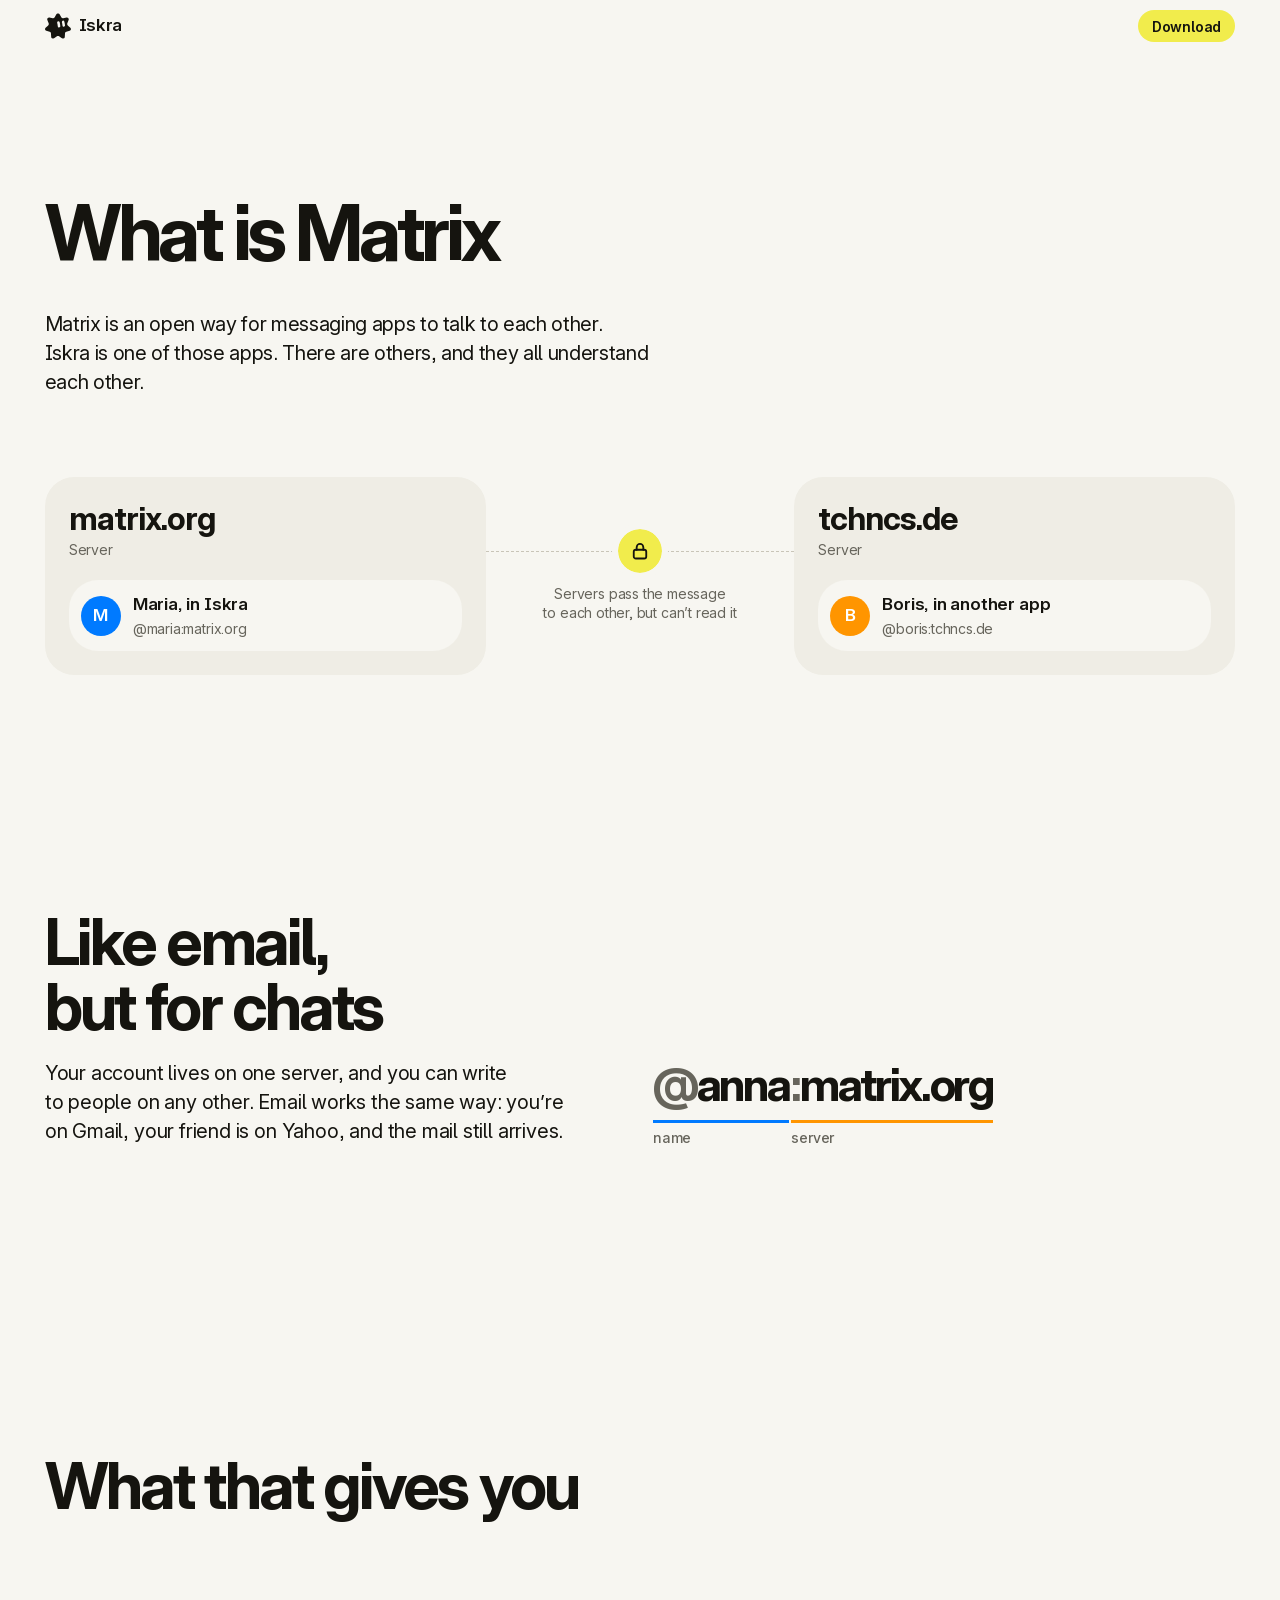
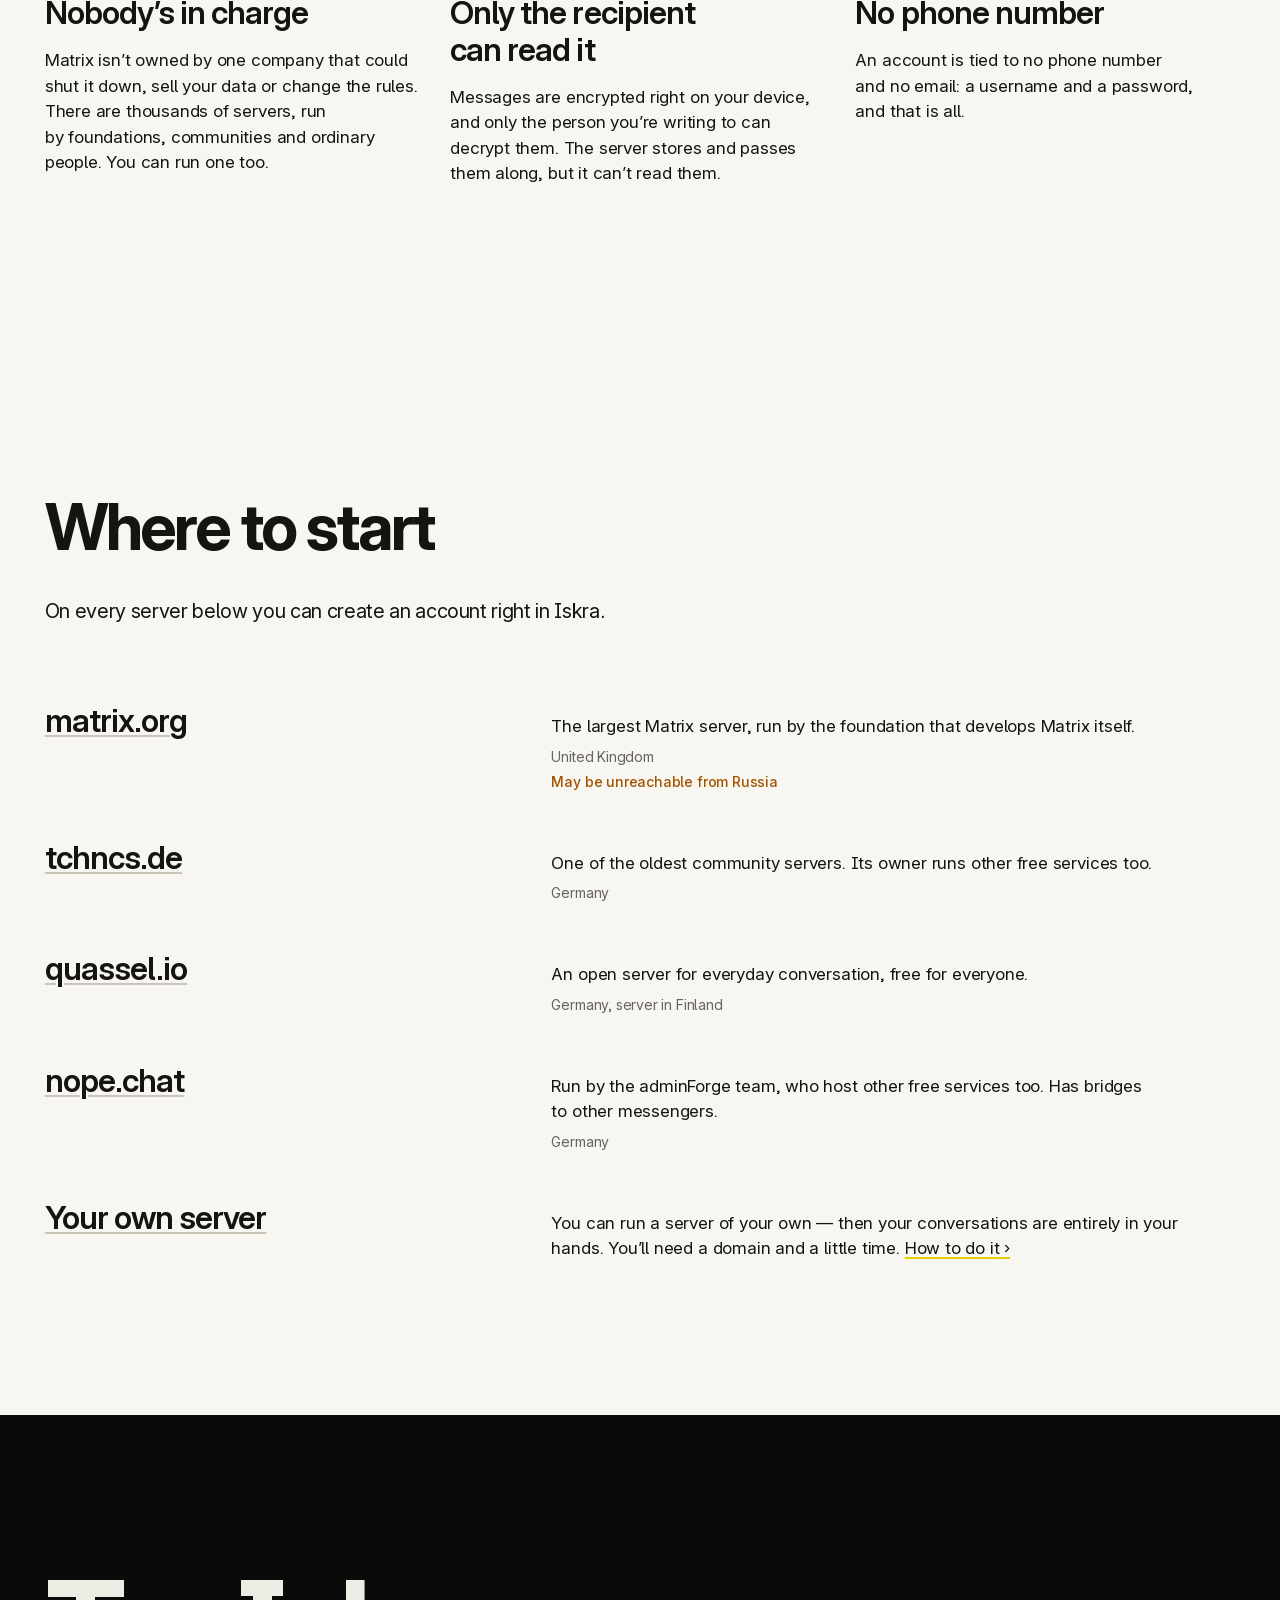
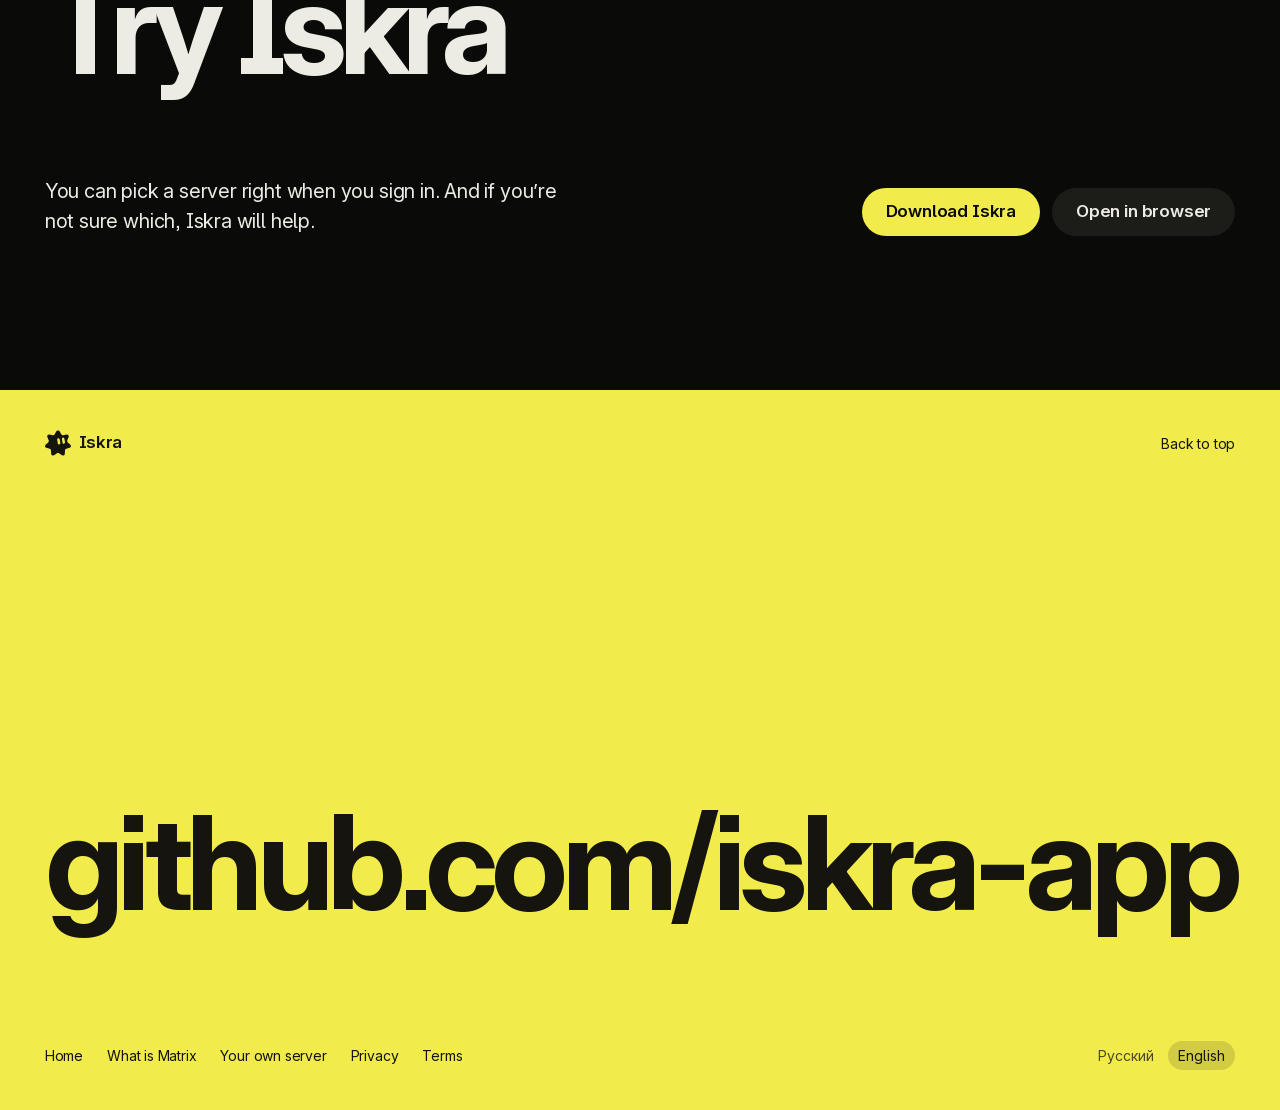
==== commit f381f4cb: "Тексты сайта: убраны афоризмы и повторы Co-Authored-By: Claude Sonnet 5.5 <noreply@anthropic.com>" ====
--- a/matrix.html
+++ b/matrix.html
@@ -91,7 +91,7 @@
     <section class="section">
       <div class="wrap">
         <div class="head">
-          <h2 data-i18n="why.title">Свобода, которую не&nbsp;отнять</h2>
+          <h2 data-i18n="why.title">Что это даёт</h2>
         </div>
         <ul class="points">
           <li>
@@ -99,7 +99,7 @@
             <p data-i18n="nobody.body">Matrix не&nbsp;принадлежит одной компании, которая может закрыть сервис, продать ваши данные или&nbsp;поменять правила. Серверов тысячи, и&nbsp;держат их&nbsp;фонды, сообщества и&nbsp;обычные люди. Можно поднять и&nbsp;свой.</p>
           </li>
           <li>
-            <h3 data-i18n="private.title">Переписка остаётся вашей</h3>
+            <h3 data-i18n="private.title">Читает только собеседник</h3>
             <p data-i18n="private.body">Сообщения шифруются прямо на&nbsp;вашем устройстве, а&nbsp;расшифровать их&nbsp;может только собеседник. Сервер их&nbsp;хранит и&nbsp;пересылает, но&nbsp;прочитать не&nbsp;может.</p>
           </li>
           <li>
@@ -114,7 +114,7 @@
       <div class="wrap">
         <div class="head">
           <h2 data-i18n="servers.title">С&nbsp;какого сервера начать</h2>
-          <p data-i18n="servers.intro">Аккаунт живёт на&nbsp;одном сервере, а&nbsp;писать можно людям с&nbsp;любого другого. На&nbsp;всех серверах ниже аккаунт можно создать прямо в&nbsp;Iskra.</p>
+          <p data-i18n="servers.intro">На&nbsp;всех серверах ниже аккаунт можно создать прямо в&nbsp;Iskra.</p>
         </div>
         <ul class="rules">
           <li>
@@ -204,15 +204,15 @@
         'email.body': 'Your account lives on&nbsp;one server, and&nbsp;you&nbsp;can write to&nbsp;people on&nbsp;any&nbsp;other. Email works the&nbsp;same way: you’re on&nbsp;Gmail, your friend is&nbsp;on&nbsp;Yahoo, and&nbsp;the&nbsp;mail still arrives.',
         'email.name': 'name',
         'email.server': 'server',
-        'why.title': 'Freedom nobody can take away',
+        'why.title': 'What that gives you',
         'nobody.title': 'Nobody’s in&nbsp;charge',
         'nobody.body': 'Matrix isn’t owned by&nbsp;one company that could shut it&nbsp;down, sell your data or&nbsp;change the&nbsp;rules. There are thousands of&nbsp;servers, run by&nbsp;foundations, communities and&nbsp;ordinary people. You&nbsp;can run one too.',
-        'private.title': 'Your conversations stay yours',
+        'private.title': 'Only the&nbsp;recipient can read it',
         'private.body': 'Messages are encrypted right on&nbsp;your device, and&nbsp;only the&nbsp;person you’re writing to&nbsp;can decrypt them. The&nbsp;server stores and&nbsp;passes them along, but&nbsp;it&nbsp;can’t read them.',
         'anon.title': 'No&nbsp;phone number',
         'anon.body': 'An&nbsp;account is&nbsp;tied to&nbsp;no&nbsp;phone number and&nbsp;no&nbsp;email: a&nbsp;username and&nbsp;a&nbsp;password, and&nbsp;that is&nbsp;all.',
         'servers.title': 'Where to&nbsp;start',
-        'servers.intro': 'Your account lives on&nbsp;one server, and&nbsp;you&nbsp;can write to&nbsp;people on&nbsp;any&nbsp;other. On&nbsp;every server below you&nbsp;can create an&nbsp;account right in&nbsp;Iskra.',
+        'servers.intro': 'On&nbsp;every server below you&nbsp;can create an&nbsp;account right in&nbsp;Iskra.',
         'servers.matrixOrg': 'The&nbsp;largest Matrix server, run by&nbsp;the&nbsp;foundation that develops Matrix itself.',
         'servers.matrixOrgWhere': 'United Kingdom',
         'servers.matrixOrgBlocked': 'May be&nbsp;unreachable from Russia',
